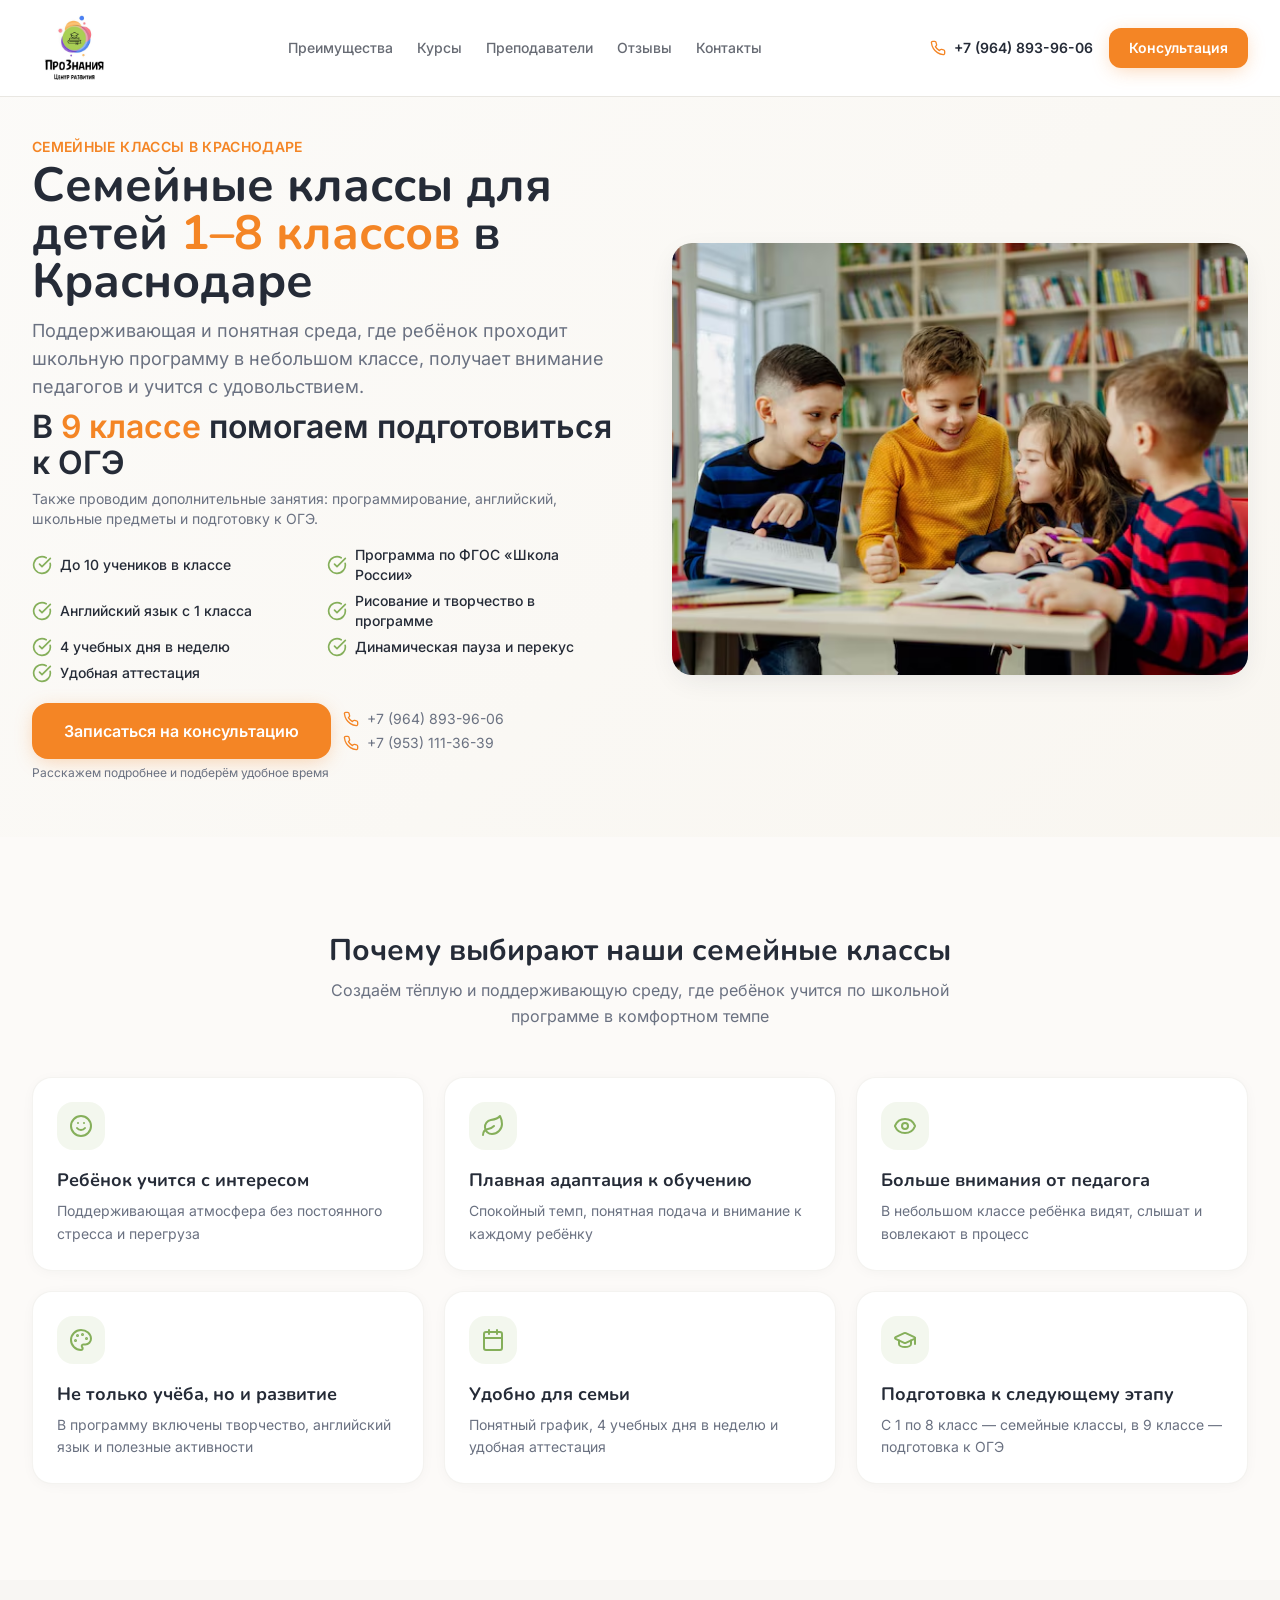
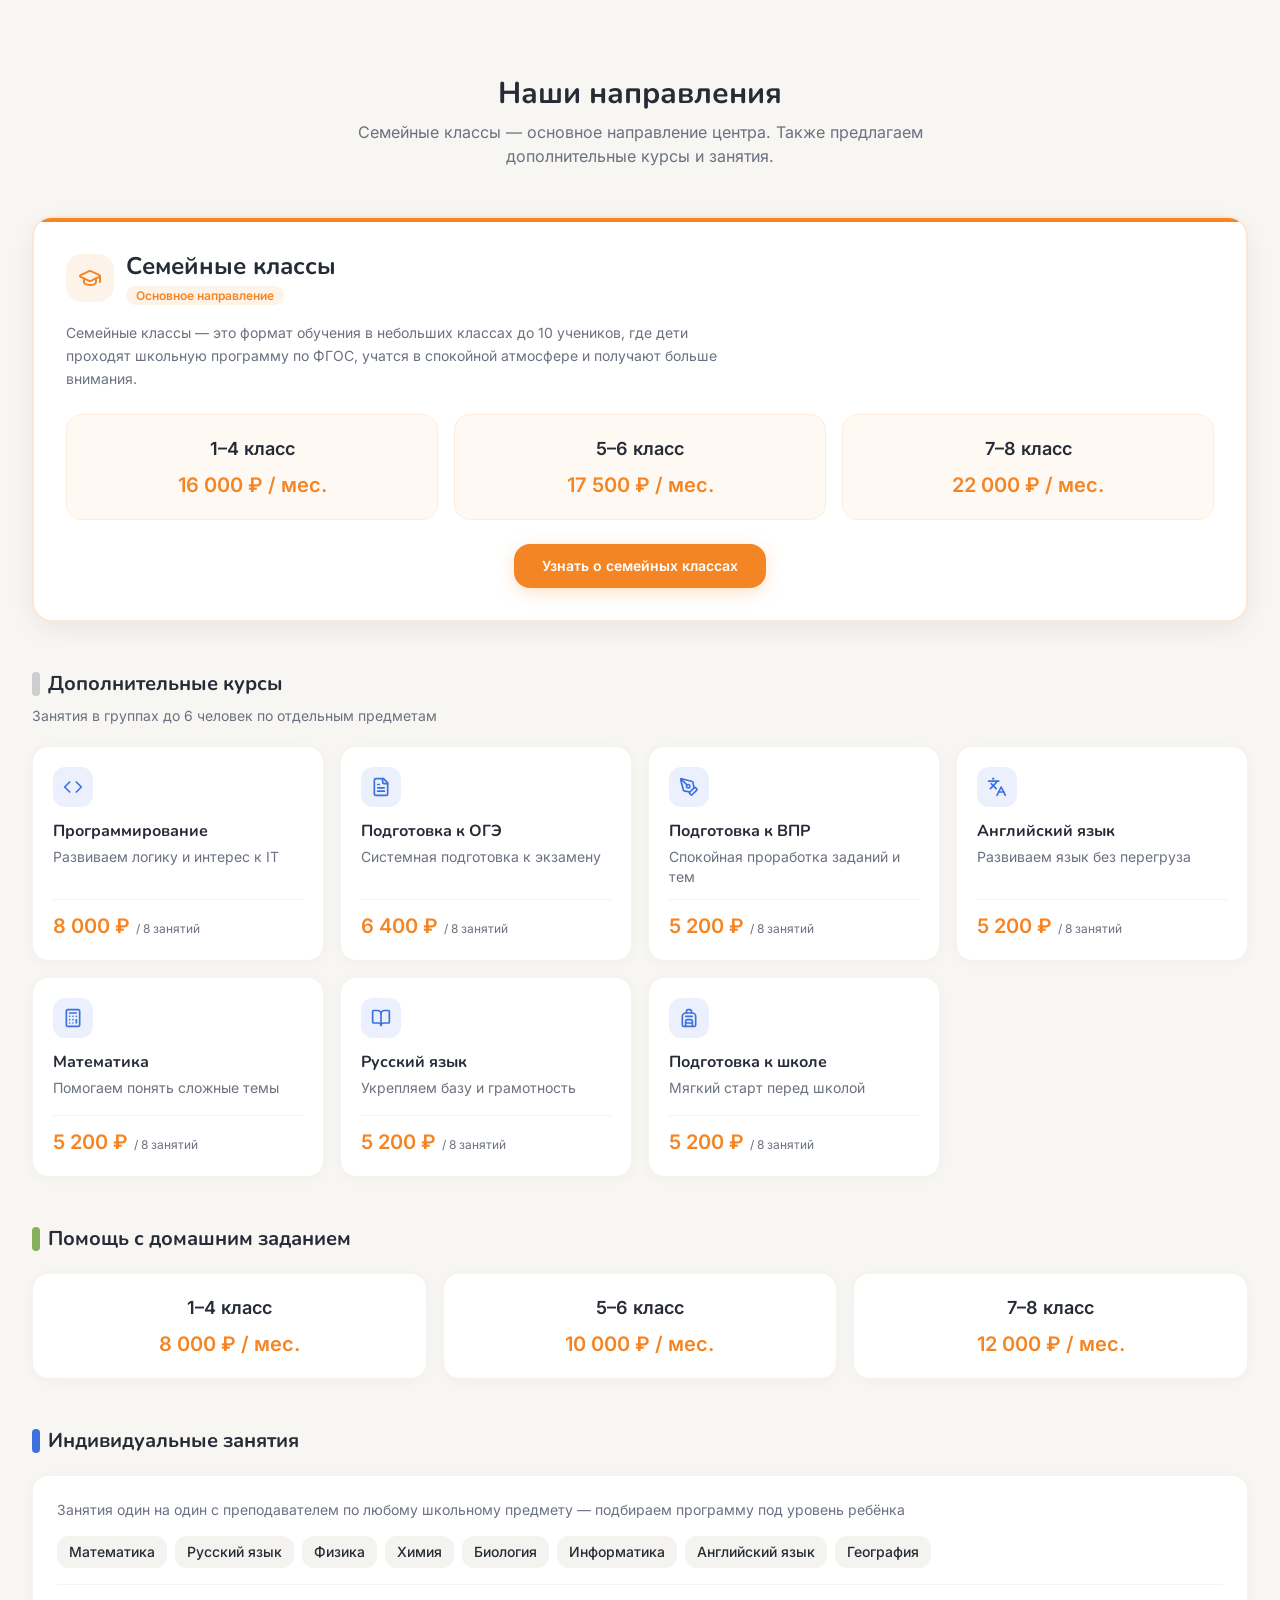
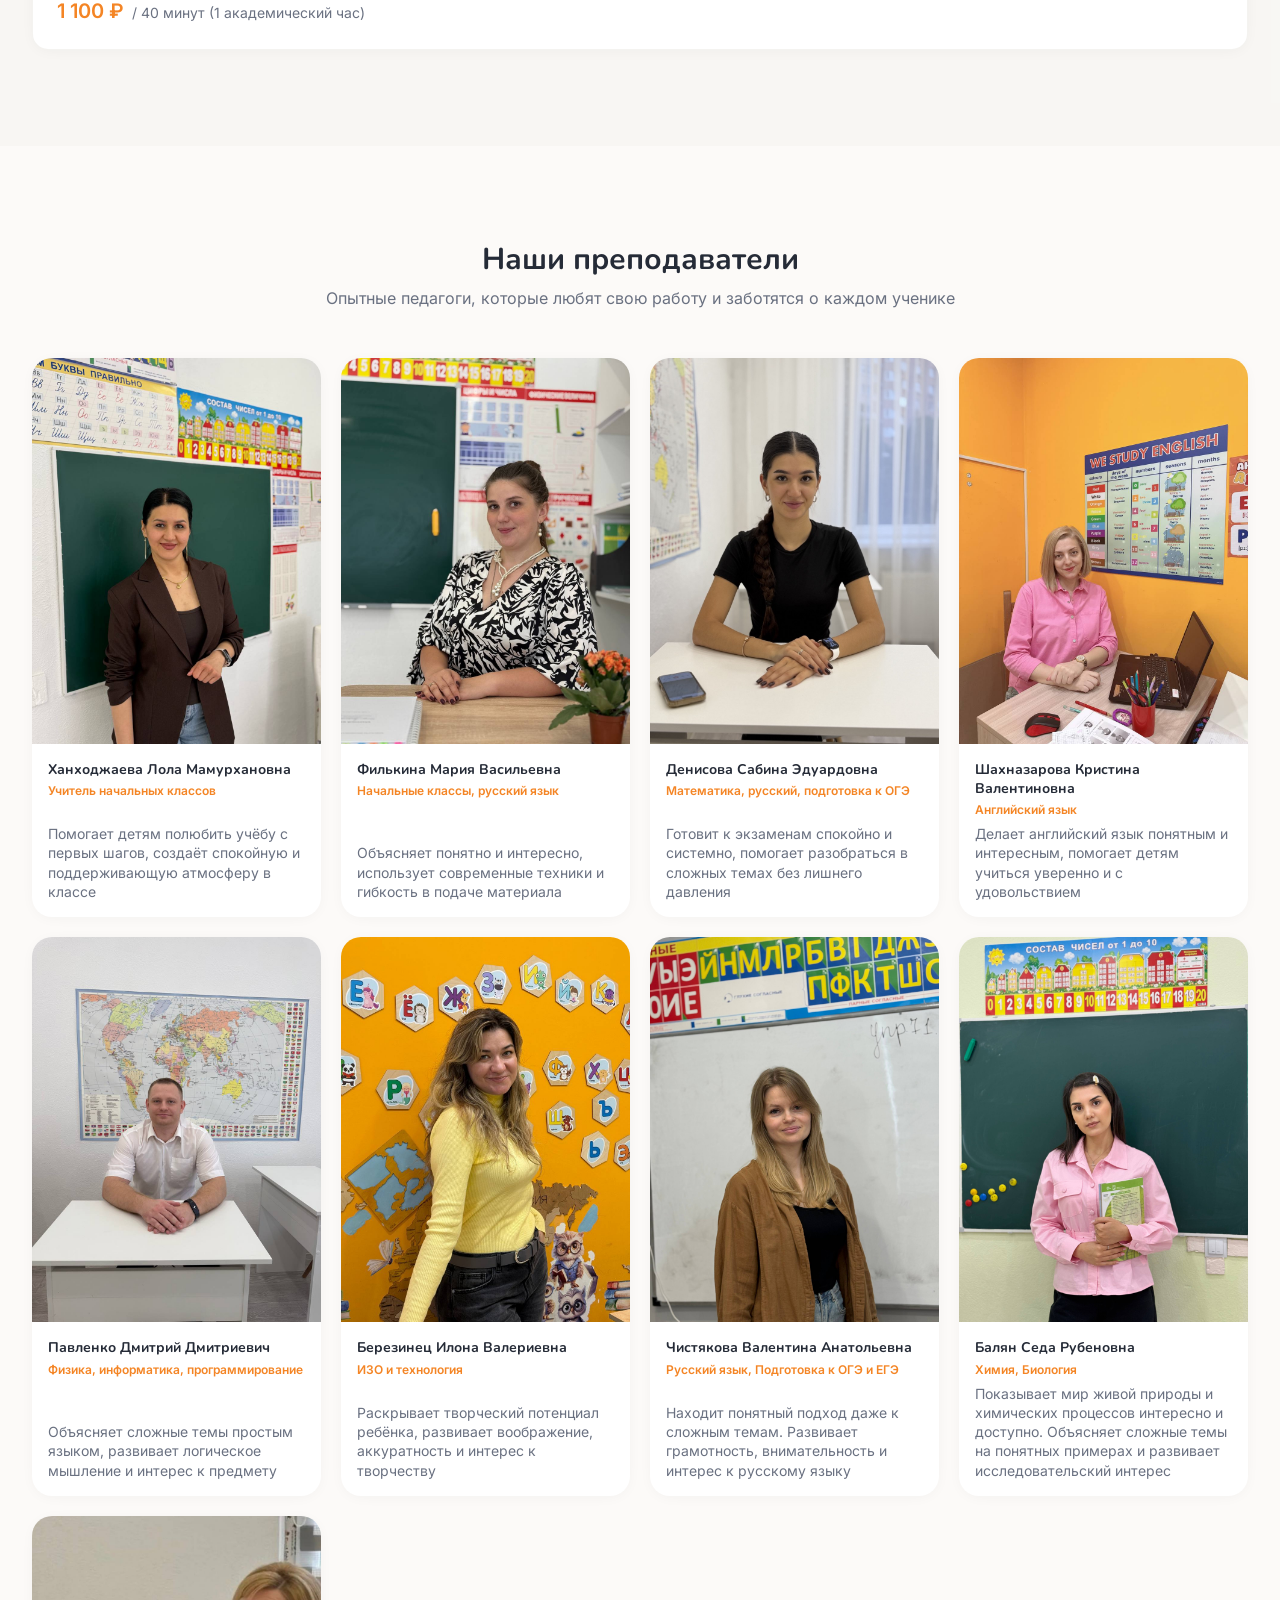
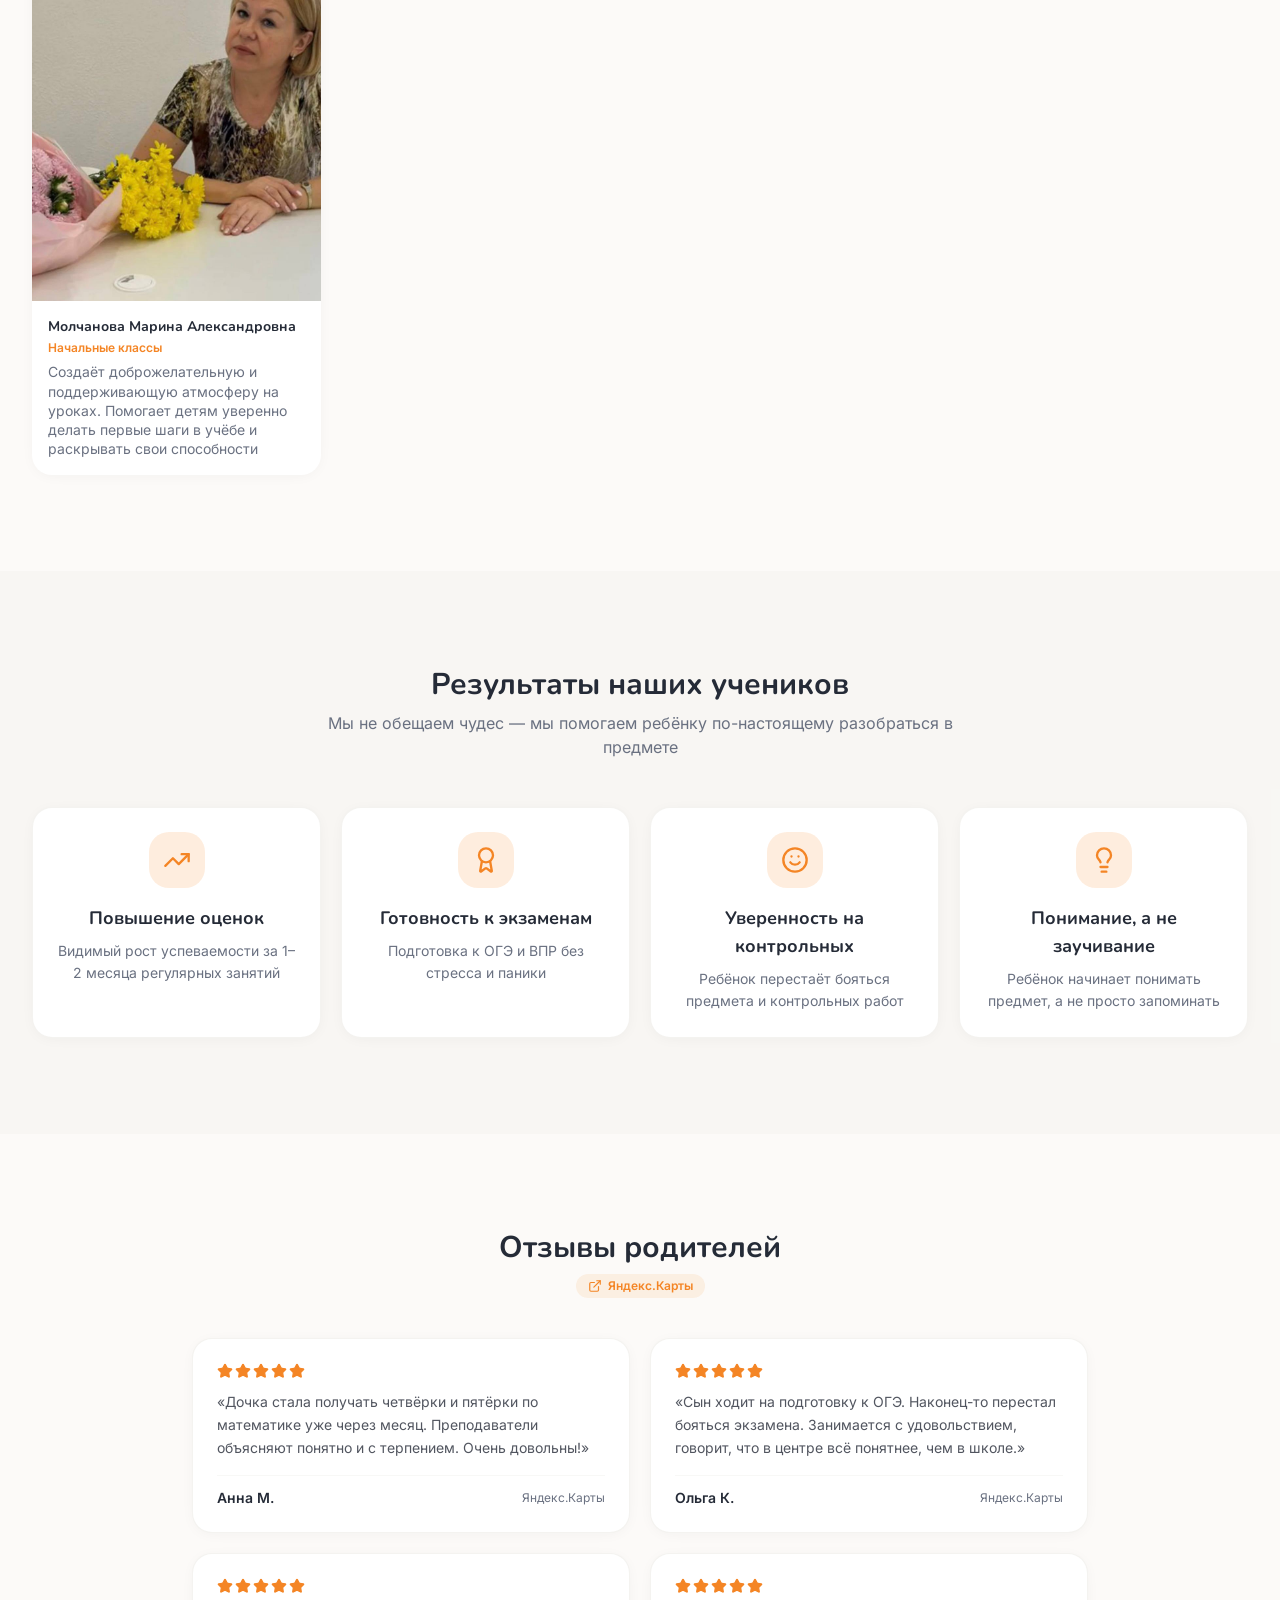
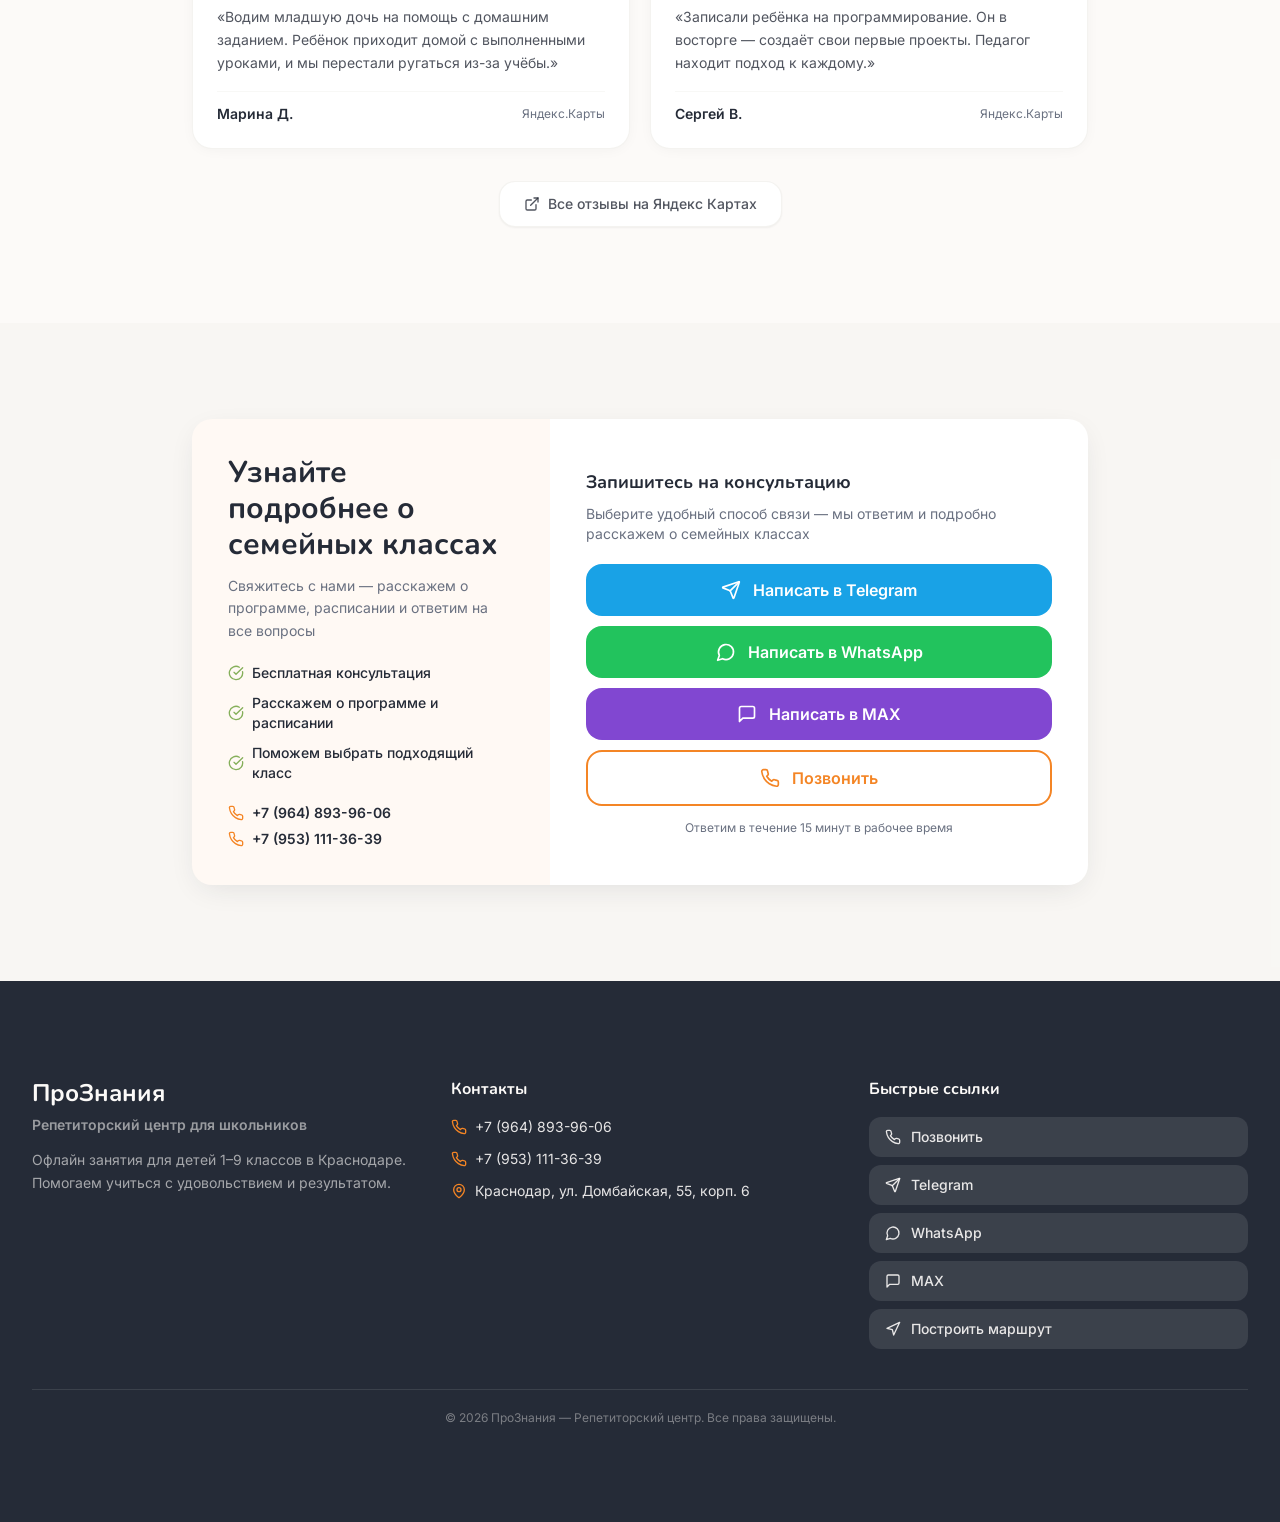
==== index.html @ fa50d3c3 "initial commit" ====
<!doctype html>
<html lang="ru">
	<head>
		<meta charset="UTF-8" />
		<meta
			name="viewport"
			content="width=device-width, initial-scale=1.0"
		/>
		<link
			rel="icon"
			type="image/png"
			href="favicon.png"
		/>
		<title>ПроЗнания — Семейные классы в Краснодаре</title>
		<meta
			name="description"
			content="Семейные классы ПроЗнания в Краснодаре. Обучение по ФГОС в классах до 10 учеников для детей 1–8 классов. Английский, творчество, индивидуальный подход."
		/>
		<link
			rel="stylesheet"
			href="styles.css"
		/>
	</head>
	<body>
		<div class="min-h-screen">
			<header
				class="sticky top-0 z-50 bg-card/95 backdrop-blur-md border-b border-border"
			>
				<input
					type="checkbox"
					id="mobile-menu-toggle"
					class="mobile-menu-toggle"
				/>
				<div
					class="container-main flex items-center justify-between px-4 sm:px-6 lg:px-8 h-20 md:h-24"
				>
					<a
						href="#"
						class="flex items-center gap-3 shrink-0 py-2"
					>
						<img
							src="логотип.jpg"
							alt="ПроЗнания"
							class="h-[4.5rem] md:h-[5.5rem] w-auto"
						/>
					</a>
					<nav class="hidden lg:flex items-center gap-6">
						<a
							href="#advantages"
							class="text-sm font-medium text-foreground/70 hover:text-primary transition-colors"
						>
							Преимущества
						</a>
						<a
							href="#courses"
							class="text-sm font-medium text-foreground/70 hover:text-primary transition-colors"
						>
							Курсы
						</a>
						<a
							href="#teachers"
							class="text-sm font-medium text-foreground/70 hover:text-primary transition-colors"
						>
							Преподаватели
						</a>
						<a
							href="#reviews"
							class="text-sm font-medium text-foreground/70 hover:text-primary transition-colors"
						>
							Отзывы
						</a>
						<a
							href="#contacts"
							class="text-sm font-medium text-foreground/70 hover:text-primary transition-colors"
						>
							Контакты
						</a>
					</nav>
					<div class="hidden md:flex items-center gap-4">
						<a
							href="tel:+79648939606"
							class="flex items-center gap-2 text-sm font-semibold text-foreground"
						>
							<svg
								xmlns="http://www.w3.org/2000/svg"
								width="24"
								height="24"
								viewBox="0 0 24 24"
								fill="none"
								stroke="currentColor"
								stroke-width="2"
								stroke-linecap="round"
								stroke-linejoin="round"
								class="lucide lucide-phone w-4 h-4 text-primary"
							>
								<path
									d="M22 16.92v3a2 2 0 0 1-2.18 2 19.79 19.79 0 0 1-8.63-3.07 19.5 19.5 0 0 1-6-6 19.79 19.79 0 0 1-3.07-8.67A2 2 0 0 1 4.11 2h3a2 2 0 0 1 2 1.72 12.84 12.84 0 0 0 .7 2.81 2 2 0 0 1-.45 2.11L8.09 9.91a16 16 0 0 0 6 6l1.27-1.27a2 2 0 0 1 2.11-.45 12.84 12.84 0 0 0 2.81.7A2 2 0 0 1 22 16.92z"
								></path>
							</svg>
							+7 (964) 893-96-06
						</a>
						<a
							href="https://t.me/+79648939606"
							target="_blank"
							rel="noopener noreferrer"
							class="bg-primary text-primary-foreground px-5 py-2.5 rounded-lg text-sm font-semibold shadow-cta hover:brightness-105 transition-all"
						>
							Консультация
						</a>
					</div>
					<label
						for="mobile-menu-toggle"
						aria-label="Меню"
						class="lg:hidden p-2 text-foreground mobile-menu-label"
					>
						<svg
							xmlns="http://www.w3.org/2000/svg"
							width="24"
							height="24"
							viewBox="0 0 24 24"
							fill="none"
							stroke="currentColor"
							stroke-width="2"
							stroke-linecap="round"
							class="menu-open-icon"
						>
							<path d="M4 6h16M4 12h16M4 18h16"></path></svg
						><svg
							xmlns="http://www.w3.org/2000/svg"
							width="24"
							height="24"
							viewBox="0 0 24 24"
							fill="none"
							stroke="currentColor"
							stroke-width="2"
							stroke-linecap="round"
							class="menu-close-icon"
						>
							<path d="m6 6 12 12M6 18 18 6"></path>
						</svg>
					</label>
				</div>
				<div
					class="lg:hidden bg-card border-t border-border px-4 pb-4 mobile-navigation"
				>
					<nav class="flex flex-col gap-3 py-3">
						<a
							href="#advantages"
							class="text-sm font-medium text-foreground/70 hover:text-primary py-1"
						>
							Преимущества
						</a>
						<a
							href="#courses"
							class="text-sm font-medium text-foreground/70 hover:text-primary py-1"
						>
							Курсы
						</a>
						<a
							href="#teachers"
							class="text-sm font-medium text-foreground/70 hover:text-primary py-1"
						>
							Преподаватели
						</a>
						<a
							href="#reviews"
							class="text-sm font-medium text-foreground/70 hover:text-primary py-1"
						>
							Отзывы
						</a>
						<a
							href="#contacts"
							class="text-sm font-medium text-foreground/70 hover:text-primary py-1"
						>
							Контакты
						</a>
					</nav>
					<a
						href="tel:+79648939606"
						class="flex items-center gap-2 text-sm font-semibold text-foreground mb-3"
					>
						<svg
							xmlns="http://www.w3.org/2000/svg"
							width="24"
							height="24"
							viewBox="0 0 24 24"
							fill="none"
							stroke="currentColor"
							stroke-width="2"
							stroke-linecap="round"
							stroke-linejoin="round"
							class="lucide lucide-phone w-4 h-4 text-primary"
						>
							<path
								d="M22 16.92v3a2 2 0 0 1-2.18 2 19.79 19.79 0 0 1-8.63-3.07 19.5 19.5 0 0 1-6-6 19.79 19.79 0 0 1-3.07-8.67A2 2 0 0 1 4.11 2h3a2 2 0 0 1 2 1.72 12.84 12.84 0 0 0 .7 2.81 2 2 0 0 1-.45 2.11L8.09 9.91a16 16 0 0 0 6 6l1.27-1.27a2 2 0 0 1 2.11-.45 12.84 12.84 0 0 0 2.81.7A2 2 0 0 1 22 16.92z"
							></path>
						</svg>
						+7 (964) 893-96-06
					</a>
					<a
						href="https://t.me/+79648939606"
						target="_blank"
						rel="noopener noreferrer"
						class="block text-center bg-primary text-primary-foreground px-5 py-2.5 rounded-lg text-sm font-semibold shadow-cta"
					>
						Консультация
					</a>
				</div>
			</header>
			<section
				class="px-4 sm:px-6 lg:px-8 pt-6 md:pt-10 pb-10 md:pb-14 overflow-hidden"
				style="background: var(--hero-gradient)"
			>
				<div
					class="container-main flex flex-col lg:flex-row items-center gap-6 lg:gap-14"
				>
					<div class="flex-1 max-w-xl lg:max-w-none">
						<p
							class="text-sm font-semibold text-primary tracking-wide uppercase mb-1"
						>
							Семейные классы в Краснодаре
						</p>
						<h1
							class="text-3xl sm:text-4xl md:text-[2.75rem] lg:text-5xl leading-[1.15] mb-3"
						>
							Семейные классы для детей
							<span class="text-primary">1–8 классов</span>
							в Краснодаре
						</h1>
						<p
							class="text-base md:text-lg text-muted-foreground leading-relaxed mb-2"
						>
							Поддерживающая и понятная среда, где ребёнок проходит школьную
							программу в небольшом классе, получает внимание педагогов и учится
							с удовольствием.
						</p>
						<p class="text-2xl sm:text-3xl md:text-[2rem] font-bold mb-2">
							В
							<span class="text-primary">9 классе</span>
							помогаем подготовиться к ОГЭ
						</p>
						<p class="text-sm text-muted-foreground mb-4">
							Также проводим дополнительные занятия: программирование,
							английский, школьные предметы и подготовку к ОГЭ.
						</p>
						<ul class="grid grid-cols-1 sm:grid-cols-2 gap-1.5 mb-5">
							<li class="flex items-center gap-2 text-sm font-medium">
								<svg
									xmlns="http://www.w3.org/2000/svg"
									width="24"
									height="24"
									viewBox="0 0 24 24"
									fill="none"
									stroke="currentColor"
									stroke-width="2"
									stroke-linecap="round"
									stroke-linejoin="round"
									class="lucide lucide-circle-check-big w-5 h-5 text-secondary shrink-0"
								>
									<path d="M21.801 10A10 10 0 1 1 17 3.335"></path>
									<path d="m9 11 3 3L22 4"></path>
								</svg>
								До 10 учеников в классе
							</li>
							<li class="flex items-center gap-2 text-sm font-medium">
								<svg
									xmlns="http://www.w3.org/2000/svg"
									width="24"
									height="24"
									viewBox="0 0 24 24"
									fill="none"
									stroke="currentColor"
									stroke-width="2"
									stroke-linecap="round"
									stroke-linejoin="round"
									class="lucide lucide-circle-check-big w-5 h-5 text-secondary shrink-0"
								>
									<path d="M21.801 10A10 10 0 1 1 17 3.335"></path>
									<path d="m9 11 3 3L22 4"></path>
								</svg>
								Программа по ФГОС «Школа России»
							</li>
							<li class="flex items-center gap-2 text-sm font-medium">
								<svg
									xmlns="http://www.w3.org/2000/svg"
									width="24"
									height="24"
									viewBox="0 0 24 24"
									fill="none"
									stroke="currentColor"
									stroke-width="2"
									stroke-linecap="round"
									stroke-linejoin="round"
									class="lucide lucide-circle-check-big w-5 h-5 text-secondary shrink-0"
								>
									<path d="M21.801 10A10 10 0 1 1 17 3.335"></path>
									<path d="m9 11 3 3L22 4"></path>
								</svg>
								Английский язык с 1 класса
							</li>
							<li class="flex items-center gap-2 text-sm font-medium">
								<svg
									xmlns="http://www.w3.org/2000/svg"
									width="24"
									height="24"
									viewBox="0 0 24 24"
									fill="none"
									stroke="currentColor"
									stroke-width="2"
									stroke-linecap="round"
									stroke-linejoin="round"
									class="lucide lucide-circle-check-big w-5 h-5 text-secondary shrink-0"
								>
									<path d="M21.801 10A10 10 0 1 1 17 3.335"></path>
									<path d="m9 11 3 3L22 4"></path>
								</svg>
								Рисование и творчество в программе
							</li>
							<li class="flex items-center gap-2 text-sm font-medium">
								<svg
									xmlns="http://www.w3.org/2000/svg"
									width="24"
									height="24"
									viewBox="0 0 24 24"
									fill="none"
									stroke="currentColor"
									stroke-width="2"
									stroke-linecap="round"
									stroke-linejoin="round"
									class="lucide lucide-circle-check-big w-5 h-5 text-secondary shrink-0"
								>
									<path d="M21.801 10A10 10 0 1 1 17 3.335"></path>
									<path d="m9 11 3 3L22 4"></path>
								</svg>
								4 учебных дня в неделю
							</li>
							<li class="flex items-center gap-2 text-sm font-medium">
								<svg
									xmlns="http://www.w3.org/2000/svg"
									width="24"
									height="24"
									viewBox="0 0 24 24"
									fill="none"
									stroke="currentColor"
									stroke-width="2"
									stroke-linecap="round"
									stroke-linejoin="round"
									class="lucide lucide-circle-check-big w-5 h-5 text-secondary shrink-0"
								>
									<path d="M21.801 10A10 10 0 1 1 17 3.335"></path>
									<path d="m9 11 3 3L22 4"></path>
								</svg>
								Динамическая пауза и перекус
							</li>
							<li class="flex items-center gap-2 text-sm font-medium">
								<svg
									xmlns="http://www.w3.org/2000/svg"
									width="24"
									height="24"
									viewBox="0 0 24 24"
									fill="none"
									stroke="currentColor"
									stroke-width="2"
									stroke-linecap="round"
									stroke-linejoin="round"
									class="lucide lucide-circle-check-big w-5 h-5 text-secondary shrink-0"
								>
									<path d="M21.801 10A10 10 0 1 1 17 3.335"></path>
									<path d="m9 11 3 3L22 4"></path>
								</svg>
								Удобная аттестация
							</li>
						</ul>
						<div
							class="flex flex-col sm:flex-row items-start sm:items-center gap-3"
						>
							<a
								href="https://t.me/+79648939606"
								target="_blank"
								rel="noopener noreferrer"
								class="bg-primary text-primary-foreground px-8 py-4 rounded-xl text-base font-bold shadow-cta hover:brightness-105 transition-all"
							>
								Записаться на консультацию
							</a>
							<div class="flex flex-col gap-1">
								<a
									href="tel:+79648939606"
									class="flex items-center gap-2 text-sm text-muted-foreground"
								>
									<svg
										xmlns="http://www.w3.org/2000/svg"
										width="24"
										height="24"
										viewBox="0 0 24 24"
										fill="none"
										stroke="currentColor"
										stroke-width="2"
										stroke-linecap="round"
										stroke-linejoin="round"
										class="lucide lucide-phone w-4 h-4 text-primary"
									>
										<path
											d="M22 16.92v3a2 2 0 0 1-2.18 2 19.79 19.79 0 0 1-8.63-3.07 19.5 19.5 0 0 1-6-6 19.79 19.79 0 0 1-3.07-8.67A2 2 0 0 1 4.11 2h3a2 2 0 0 1 2 1.72 12.84 12.84 0 0 0 .7 2.81 2 2 0 0 1-.45 2.11L8.09 9.91a16 16 0 0 0 6 6l1.27-1.27a2 2 0 0 1 2.11-.45 12.84 12.84 0 0 0 2.81.7A2 2 0 0 1 22 16.92z"
										></path>
									</svg>
									+7 (964) 893-96-06
								</a>
								<a
									href="tel:+79531113639"
									class="flex items-center gap-2 text-sm text-muted-foreground"
								>
									<svg
										xmlns="http://www.w3.org/2000/svg"
										width="24"
										height="24"
										viewBox="0 0 24 24"
										fill="none"
										stroke="currentColor"
										stroke-width="2"
										stroke-linecap="round"
										stroke-linejoin="round"
										class="lucide lucide-phone w-4 h-4 text-primary"
									>
										<path
											d="M22 16.92v3a2 2 0 0 1-2.18 2 19.79 19.79 0 0 1-8.63-3.07 19.5 19.5 0 0 1-6-6 19.79 19.79 0 0 1-3.07-8.67A2 2 0 0 1 4.11 2h3a2 2 0 0 1 2 1.72 12.84 12.84 0 0 0 .7 2.81 2 2 0 0 1-.45 2.11L8.09 9.91a16 16 0 0 0 6 6l1.27-1.27a2 2 0 0 1 2.11-.45 12.84 12.84 0 0 0 2.81.7A2 2 0 0 1 22 16.92z"
										></path>
									</svg>
									+7 (953) 111-36-39
								</a>
							</div>
						</div>
						<p class="text-xs text-muted-foreground mt-1.5">
							Расскажем подробнее и подберём удобное время
						</p>
					</div>
					<div class="flex-1 max-w-lg lg:max-w-xl">
						<img
							src="assets/hero-image-D_gI0pqp.jpg"
							alt="Дети на занятии в семейном классе ПроЗнания"
							class="rounded-2xl shadow-card-hover w-full object-cover aspect-[4/3] brightness-[1.02] saturate-[0.92] contrast-[1.03]"
							width="1024"
							height="768"
						/>
					</div>
				</div>
			</section>

			<section
				id="advantages"
				class="section-padding"
			>
				<div class="container-main">
					<h2 class="text-2xl md:text-3xl text-center mb-2">
						Почему выбирают наши семейные классы
					</h2>
					<p
						class="text-center text-muted-foreground mb-12 max-w-2xl mx-auto text-base leading-relaxed"
					>
						Создаём тёплую и поддерживающую среду, где ребёнок учится по
						школьной программе в комфортном темпе
					</p>
					<div class="grid sm:grid-cols-2 lg:grid-cols-3 gap-5">
						<div
							class="bg-card rounded-2xl p-6 shadow-card hover:shadow-card-hover transition-shadow border border-border/50"
						>
							<div
								class="w-12 h-12 rounded-xl bg-secondary/10 flex items-center justify-center mb-4"
							>
								<svg
									xmlns="http://www.w3.org/2000/svg"
									width="24"
									height="24"
									viewBox="0 0 24 24"
									fill="none"
									stroke="currentColor"
									stroke-width="2"
									stroke-linecap="round"
									stroke-linejoin="round"
									class="lucide lucide-smile w-6 h-6 text-secondary"
								>
									<circle
										cx="12"
										cy="12"
										r="10"
									></circle>
									<path d="M8 14s1.5 2 4 2 4-2 4-2"></path>
									<line
										x1="9"
										x2="9.01"
										y1="9"
										y2="9"
									></line>
									<line
										x1="15"
										x2="15.01"
										y1="9"
										y2="9"
									></line>
								</svg>
							</div>
							<h3 class="text-lg font-bold mb-1.5">
								Ребёнок учится с интересом
							</h3>
							<p class="text-sm text-muted-foreground leading-relaxed">
								Поддерживающая атмосфера без постоянного стресса и перегруза
							</p>
						</div>
						<div
							class="bg-card rounded-2xl p-6 shadow-card hover:shadow-card-hover transition-shadow border border-border/50"
						>
							<div
								class="w-12 h-12 rounded-xl bg-secondary/10 flex items-center justify-center mb-4"
							>
								<svg
									xmlns="http://www.w3.org/2000/svg"
									width="24"
									height="24"
									viewBox="0 0 24 24"
									fill="none"
									stroke="currentColor"
									stroke-width="2"
									stroke-linecap="round"
									stroke-linejoin="round"
									class="lucide lucide-leaf w-6 h-6 text-secondary"
								>
									<path
										d="M11 20A7 7 0 0 1 9.8 6.1C15.5 5 17 4.48 19 2c1 2 2 4.18 2 8 0 5.5-4.78 10-10 10Z"
									></path>
									<path
										d="M2 21c0-3 1.85-5.36 5.08-6C9.5 14.52 12 13 13 12"
									></path>
								</svg>
							</div>
							<h3 class="text-lg font-bold mb-1.5">
								Плавная адаптация к обучению
							</h3>
							<p class="text-sm text-muted-foreground leading-relaxed">
								Спокойный темп, понятная подача и внимание к каждому ребёнку
							</p>
						</div>
						<div
							class="bg-card rounded-2xl p-6 shadow-card hover:shadow-card-hover transition-shadow border border-border/50"
						>
							<div
								class="w-12 h-12 rounded-xl bg-secondary/10 flex items-center justify-center mb-4"
							>
								<svg
									xmlns="http://www.w3.org/2000/svg"
									width="24"
									height="24"
									viewBox="0 0 24 24"
									fill="none"
									stroke="currentColor"
									stroke-width="2"
									stroke-linecap="round"
									stroke-linejoin="round"
									class="lucide lucide-eye w-6 h-6 text-secondary"
								>
									<path
										d="M2.062 12.348a1 1 0 0 1 0-.696 10.75 10.75 0 0 1 19.876 0 1 1 0 0 1 0 .696 10.75 10.75 0 0 1-19.876 0"
									></path>
									<circle
										cx="12"
										cy="12"
										r="3"
									></circle>
								</svg>
							</div>
							<h3 class="text-lg font-bold mb-1.5">
								Больше внимания от педагога
							</h3>
							<p class="text-sm text-muted-foreground leading-relaxed">
								В небольшом классе ребёнка видят, слышат и вовлекают в процесс
							</p>
						</div>
						<div
							class="bg-card rounded-2xl p-6 shadow-card hover:shadow-card-hover transition-shadow border border-border/50"
						>
							<div
								class="w-12 h-12 rounded-xl bg-secondary/10 flex items-center justify-center mb-4"
							>
								<svg
									xmlns="http://www.w3.org/2000/svg"
									width="24"
									height="24"
									viewBox="0 0 24 24"
									fill="none"
									stroke="currentColor"
									stroke-width="2"
									stroke-linecap="round"
									stroke-linejoin="round"
									class="lucide lucide-palette w-6 h-6 text-secondary"
								>
									<circle
										cx="13.5"
										cy="6.5"
										r=".5"
										fill="currentColor"
									></circle>
									<circle
										cx="17.5"
										cy="10.5"
										r=".5"
										fill="currentColor"
									></circle>
									<circle
										cx="8.5"
										cy="7.5"
										r=".5"
										fill="currentColor"
									></circle>
									<circle
										cx="6.5"
										cy="12.5"
										r=".5"
										fill="currentColor"
									></circle>
									<path
										d="M12 2C6.5 2 2 6.5 2 12s4.5 10 10 10c.926 0 1.648-.746 1.648-1.688 0-.437-.18-.835-.437-1.125-.29-.289-.438-.652-.438-1.125a1.64 1.64 0 0 1 1.668-1.668h1.996c3.051 0 5.555-2.503 5.555-5.554C21.965 6.012 17.461 2 12 2z"
									></path>
								</svg>
							</div>
							<h3 class="text-lg font-bold mb-1.5">
								Не только учёба, но и развитие
							</h3>
							<p class="text-sm text-muted-foreground leading-relaxed">
								В программу включены творчество, английский язык и полезные
								активности
							</p>
						</div>
						<div
							class="bg-card rounded-2xl p-6 shadow-card hover:shadow-card-hover transition-shadow border border-border/50"
						>
							<div
								class="w-12 h-12 rounded-xl bg-secondary/10 flex items-center justify-center mb-4"
							>
								<svg
									xmlns="http://www.w3.org/2000/svg"
									width="24"
									height="24"
									viewBox="0 0 24 24"
									fill="none"
									stroke="currentColor"
									stroke-width="2"
									stroke-linecap="round"
									stroke-linejoin="round"
									class="lucide lucide-calendar w-6 h-6 text-secondary"
								>
									<path d="M8 2v4"></path>
									<path d="M16 2v4"></path>
									<rect
										width="18"
										height="18"
										x="3"
										y="4"
										rx="2"
									></rect>
									<path d="M3 10h18"></path>
								</svg>
							</div>
							<h3 class="text-lg font-bold mb-1.5">Удобно для семьи</h3>
							<p class="text-sm text-muted-foreground leading-relaxed">
								Понятный график, 4 учебных дня в неделю и удобная аттестация
							</p>
						</div>
						<div
							class="bg-card rounded-2xl p-6 shadow-card hover:shadow-card-hover transition-shadow border border-border/50"
						>
							<div
								class="w-12 h-12 rounded-xl bg-secondary/10 flex items-center justify-center mb-4"
							>
								<svg
									xmlns="http://www.w3.org/2000/svg"
									width="24"
									height="24"
									viewBox="0 0 24 24"
									fill="none"
									stroke="currentColor"
									stroke-width="2"
									stroke-linecap="round"
									stroke-linejoin="round"
									class="lucide lucide-graduation-cap w-6 h-6 text-secondary"
								>
									<path
										d="M21.42 10.922a1 1 0 0 0-.019-1.838L12.83 5.18a2 2 0 0 0-1.66 0L2.6 9.08a1 1 0 0 0 0 1.832l8.57 3.908a2 2 0 0 0 1.66 0z"
									></path>
									<path d="M22 10v6"></path>
									<path d="M6 12.5V16a6 3 0 0 0 12 0v-3.5"></path>
								</svg>
							</div>
							<h3 class="text-lg font-bold mb-1.5">
								Подготовка к следующему этапу
							</h3>
							<p class="text-sm text-muted-foreground leading-relaxed">
								С 1 по 8 класс — семейные классы, в 9 классе — подготовка к ОГЭ
							</p>
						</div>
					</div>
				</div>
			</section>

			<section
				id="courses"
				class="section-padding bg-muted/50"
			>
				<div class="container-main">
					<h2 class="text-2xl md:text-3xl text-center mb-2">
						Наши направления
					</h2>
					<p class="text-center text-muted-foreground mb-12 max-w-2xl mx-auto">
						Семейные классы — основное направление центра. Также предлагаем
						дополнительные курсы и занятия.
					</p>
					<div
						class="bg-card rounded-2xl p-6 md:p-8 shadow-card-hover border-2 border-primary/20 mb-12 relative overflow-hidden"
					>
						<div class="absolute top-0 left-0 right-0 h-1 bg-primary"></div>
						<div class="flex items-center gap-3 mb-4">
							<div
								class="w-12 h-12 rounded-xl bg-primary/10 flex items-center justify-center"
							>
								<svg
									xmlns="http://www.w3.org/2000/svg"
									width="24"
									height="24"
									viewBox="0 0 24 24"
									fill="none"
									stroke="currentColor"
									stroke-width="2"
									stroke-linecap="round"
									stroke-linejoin="round"
									class="lucide lucide-graduation-cap w-6 h-6 text-primary"
								>
									<path
										d="M21.42 10.922a1 1 0 0 0-.019-1.838L12.83 5.18a2 2 0 0 0-1.66 0L2.6 9.08a1 1 0 0 0 0 1.832l8.57 3.908a2 2 0 0 0 1.66 0z"
									></path>
									<path d="M22 10v6"></path>
									<path d="M6 12.5V16a6 3 0 0 0 12 0v-3.5"></path>
								</svg>
							</div>
							<div>
								<h3 class="text-xl md:text-2xl font-bold">Семейные классы</h3>
								<span
									class="text-xs font-semibold text-primary bg-primary/10 px-2.5 py-0.5 rounded-full"
								>
									Основное направление
								</span>
							</div>
						</div>
						<p
							class="text-sm text-muted-foreground leading-relaxed mb-6 max-w-2xl"
						>
							Семейные классы — это формат обучения в небольших классах до 10
							учеников, где дети проходят школьную программу по ФГОС, учатся в
							спокойной атмосфере и получают больше внимания.
						</p>
						<div class="grid sm:grid-cols-3 gap-4 mb-6">
							<div
								class="bg-primary/5 rounded-xl p-5 text-center border border-primary/10"
							>
								<p class="font-bold text-lg mb-2">1–4 класс</p>
								<p class="text-xl font-extrabold text-primary">
									16 000 ₽ / мес.
								</p>
							</div>
							<div
								class="bg-primary/5 rounded-xl p-5 text-center border border-primary/10"
							>
								<p class="font-bold text-lg mb-2">5–6 класс</p>
								<p class="text-xl font-extrabold text-primary">
									17 500 ₽ / мес.
								</p>
							</div>
							<div
								class="bg-primary/5 rounded-xl p-5 text-center border border-primary/10"
							>
								<p class="font-bold text-lg mb-2">7–8 класс</p>
								<p class="text-xl font-extrabold text-primary">
									22 000 ₽ / мес.
								</p>
							</div>
						</div>
						<div class="flex justify-center">
							<a
								href="https://t.me/+79648939606"
								target="_blank"
								rel="noopener noreferrer"
								class="bg-primary text-primary-foreground px-7 py-3 rounded-xl text-sm font-bold shadow-cta hover:brightness-105 transition-all"
							>
								Узнать о семейных классах
							</a>
						</div>
					</div>
					<h3 class="text-xl font-bold mb-2 flex items-center gap-2">
						<span
							class="w-2 h-6 rounded-full bg-muted-foreground/30 inline-block"
						></span>
						Дополнительные курсы
					</h3>
					<p class="text-sm text-muted-foreground mb-5">
						Занятия в группах до 6 человек по отдельным предметам
					</p>
					<div
						class="grid sm:grid-cols-2 lg:grid-cols-3 xl:grid-cols-4 gap-4 mb-12"
					>
						<div
							class="bg-card rounded-xl p-5 shadow-card hover:shadow-card-hover transition-shadow flex flex-col border border-border/50 min-h-[200px]"
						>
							<div
								class="w-10 h-10 rounded-lg bg-accent/10 flex items-center justify-center mb-3"
							>
								<svg
									xmlns="http://www.w3.org/2000/svg"
									width="24"
									height="24"
									viewBox="0 0 24 24"
									fill="none"
									stroke="currentColor"
									stroke-width="2"
									stroke-linecap="round"
									stroke-linejoin="round"
									class="lucide lucide-code w-5 h-5 text-accent"
								>
									<polyline points="16 18 22 12 16 6"></polyline>
									<polyline points="8 6 2 12 8 18"></polyline>
								</svg>
							</div>
							<h4 class="font-bold text-base mb-1">Программирование</h4>
							<p class="text-sm text-muted-foreground mb-3">
								Развиваем логику и интерес к IT
							</p>
							<div
								class="mt-auto pt-3 border-t border-border/50 flex items-baseline gap-1.5"
							>
								<span class="text-xl font-extrabold text-primary">8 000 ₽</span>
								<span class="text-xs text-muted-foreground">/ 8 занятий</span>
							</div>
						</div>
						<div
							class="bg-card rounded-xl p-5 shadow-card hover:shadow-card-hover transition-shadow flex flex-col border border-border/50 min-h-[200px]"
						>
							<div
								class="w-10 h-10 rounded-lg bg-accent/10 flex items-center justify-center mb-3"
							>
								<svg
									xmlns="http://www.w3.org/2000/svg"
									width="24"
									height="24"
									viewBox="0 0 24 24"
									fill="none"
									stroke="currentColor"
									stroke-width="2"
									stroke-linecap="round"
									stroke-linejoin="round"
									class="lucide lucide-file-text w-5 h-5 text-accent"
								>
									<path
										d="M15 2H6a2 2 0 0 0-2 2v16a2 2 0 0 0 2 2h12a2 2 0 0 0 2-2V7Z"
									></path>
									<path d="M14 2v4a2 2 0 0 0 2 2h4"></path>
									<path d="M10 9H8"></path>
									<path d="M16 13H8"></path>
									<path d="M16 17H8"></path>
								</svg>
							</div>
							<h4 class="font-bold text-base mb-1">Подготовка к ОГЭ</h4>
							<p class="text-sm text-muted-foreground mb-3">
								Системная подготовка к экзамену
							</p>
							<div
								class="mt-auto pt-3 border-t border-border/50 flex items-baseline gap-1.5"
							>
								<span class="text-xl font-extrabold text-primary">6 400 ₽</span>
								<span class="text-xs text-muted-foreground">/ 8 занятий</span>
							</div>
						</div>
						<div
							class="bg-card rounded-xl p-5 shadow-card hover:shadow-card-hover transition-shadow flex flex-col border border-border/50 min-h-[200px]"
						>
							<div
								class="w-10 h-10 rounded-lg bg-accent/10 flex items-center justify-center mb-3"
							>
								<svg
									xmlns="http://www.w3.org/2000/svg"
									width="24"
									height="24"
									viewBox="0 0 24 24"
									fill="none"
									stroke="currentColor"
									stroke-width="2"
									stroke-linecap="round"
									stroke-linejoin="round"
									class="lucide lucide-pen-tool w-5 h-5 text-accent"
								>
									<path
										d="M15.707 21.293a1 1 0 0 1-1.414 0l-1.586-1.586a1 1 0 0 1 0-1.414l5.586-5.586a1 1 0 0 1 1.414 0l1.586 1.586a1 1 0 0 1 0 1.414z"
									></path>
									<path
										d="m18 13-1.375-6.874a1 1 0 0 0-.746-.776L3.235 2.028a1 1 0 0 0-1.207 1.207L5.35 15.879a1 1 0 0 0 .776.746L13 18"
									></path>
									<path d="m2.3 2.3 7.286 7.286"></path>
									<circle
										cx="11"
										cy="11"
										r="2"
									></circle>
								</svg>
							</div>
							<h4 class="font-bold text-base mb-1">Подготовка к ВПР</h4>
							<p class="text-sm text-muted-foreground mb-3">
								Спокойная проработка заданий и тем
							</p>
							<div
								class="mt-auto pt-3 border-t border-border/50 flex items-baseline gap-1.5"
							>
								<span class="text-xl font-extrabold text-primary">5 200 ₽</span>
								<span class="text-xs text-muted-foreground">/ 8 занятий</span>
							</div>
						</div>
						<div
							class="bg-card rounded-xl p-5 shadow-card hover:shadow-card-hover transition-shadow flex flex-col border border-border/50 min-h-[200px]"
						>
							<div
								class="w-10 h-10 rounded-lg bg-accent/10 flex items-center justify-center mb-3"
							>
								<svg
									xmlns="http://www.w3.org/2000/svg"
									width="24"
									height="24"
									viewBox="0 0 24 24"
									fill="none"
									stroke="currentColor"
									stroke-width="2"
									stroke-linecap="round"
									stroke-linejoin="round"
									class="lucide lucide-languages w-5 h-5 text-accent"
								>
									<path d="m5 8 6 6"></path>
									<path d="m4 14 6-6 2-3"></path>
									<path d="M2 5h12"></path>
									<path d="M7 2h1"></path>
									<path d="m22 22-5-10-5 10"></path>
									<path d="M14 18h6"></path>
								</svg>
							</div>
							<h4 class="font-bold text-base mb-1">Английский язык</h4>
							<p class="text-sm text-muted-foreground mb-3">
								Развиваем язык без перегруза
							</p>
							<div
								class="mt-auto pt-3 border-t border-border/50 flex items-baseline gap-1.5"
							>
								<span class="text-xl font-extrabold text-primary">5 200 ₽</span>
								<span class="text-xs text-muted-foreground">/ 8 занятий</span>
							</div>
						</div>
						<div
							class="bg-card rounded-xl p-5 shadow-card hover:shadow-card-hover transition-shadow flex flex-col border border-border/50 min-h-[200px]"
						>
							<div
								class="w-10 h-10 rounded-lg bg-accent/10 flex items-center justify-center mb-3"
							>
								<svg
									xmlns="http://www.w3.org/2000/svg"
									width="24"
									height="24"
									viewBox="0 0 24 24"
									fill="none"
									stroke="currentColor"
									stroke-width="2"
									stroke-linecap="round"
									stroke-linejoin="round"
									class="lucide lucide-calculator w-5 h-5 text-accent"
								>
									<rect
										width="16"
										height="20"
										x="4"
										y="2"
										rx="2"
									></rect>
									<line
										x1="8"
										x2="16"
										y1="6"
										y2="6"
									></line>
									<line
										x1="16"
										x2="16"
										y1="14"
										y2="18"
									></line>
									<path d="M16 10h.01"></path>
									<path d="M12 10h.01"></path>
									<path d="M8 10h.01"></path>
									<path d="M12 14h.01"></path>
									<path d="M8 14h.01"></path>
									<path d="M12 18h.01"></path>
									<path d="M8 18h.01"></path>
								</svg>
							</div>
							<h4 class="font-bold text-base mb-1">Математика</h4>
							<p class="text-sm text-muted-foreground mb-3">
								Помогаем понять сложные темы
							</p>
							<div
								class="mt-auto pt-3 border-t border-border/50 flex items-baseline gap-1.5"
							>
								<span class="text-xl font-extrabold text-primary">5 200 ₽</span>
								<span class="text-xs text-muted-foreground">/ 8 занятий</span>
							</div>
						</div>
						<div
							class="bg-card rounded-xl p-5 shadow-card hover:shadow-card-hover transition-shadow flex flex-col border border-border/50 min-h-[200px]"
						>
							<div
								class="w-10 h-10 rounded-lg bg-accent/10 flex items-center justify-center mb-3"
							>
								<svg
									xmlns="http://www.w3.org/2000/svg"
									width="24"
									height="24"
									viewBox="0 0 24 24"
									fill="none"
									stroke="currentColor"
									stroke-width="2"
									stroke-linecap="round"
									stroke-linejoin="round"
									class="lucide lucide-book-open w-5 h-5 text-accent"
								>
									<path d="M12 7v14"></path>
									<path
										d="M3 18a1 1 0 0 1-1-1V4a1 1 0 0 1 1-1h5a4 4 0 0 1 4 4 4 4 0 0 1 4-4h5a1 1 0 0 1 1 1v13a1 1 0 0 1-1 1h-6a3 3 0 0 0-3 3 3 3 0 0 0-3-3z"
									></path>
								</svg>
							</div>
							<h4 class="font-bold text-base mb-1">Русский язык</h4>
							<p class="text-sm text-muted-foreground mb-3">
								Укрепляем базу и грамотность
							</p>
							<div
								class="mt-auto pt-3 border-t border-border/50 flex items-baseline gap-1.5"
							>
								<span class="text-xl font-extrabold text-primary">5 200 ₽</span>
								<span class="text-xs text-muted-foreground">/ 8 занятий</span>
							</div>
						</div>
						<div
							class="bg-card rounded-xl p-5 shadow-card hover:shadow-card-hover transition-shadow flex flex-col border border-border/50 min-h-[200px]"
						>
							<div
								class="w-10 h-10 rounded-lg bg-accent/10 flex items-center justify-center mb-3"
							>
								<svg
									xmlns="http://www.w3.org/2000/svg"
									width="24"
									height="24"
									viewBox="0 0 24 24"
									fill="none"
									stroke="currentColor"
									stroke-width="2"
									stroke-linecap="round"
									stroke-linejoin="round"
									class="lucide lucide-backpack w-5 h-5 text-accent"
								>
									<path
										d="M4 10a4 4 0 0 1 4-4h8a4 4 0 0 1 4 4v10a2 2 0 0 1-2 2H6a2 2 0 0 1-2-2z"
									></path>
									<path d="M8 10h8"></path>
									<path d="M8 18h8"></path>
									<path d="M8 22v-6a2 2 0 0 1 2-2h4a2 2 0 0 1 2 2v6"></path>
									<path d="M9 6V4a2 2 0 0 1 2-2h2a2 2 0 0 1 2 2v2"></path>
								</svg>
							</div>
							<h4 class="font-bold text-base mb-1">Подготовка к школе</h4>
							<p class="text-sm text-muted-foreground mb-3">
								Мягкий старт перед школой
							</p>
							<div
								class="mt-auto pt-3 border-t border-border/50 flex items-baseline gap-1.5"
							>
								<span class="text-xl font-extrabold text-primary">5 200 ₽</span>
								<span class="text-xs text-muted-foreground">/ 8 занятий</span>
							</div>
						</div>
					</div>
					<h3 class="text-xl font-bold mb-5 flex items-center gap-2">
						<span class="w-2 h-6 rounded-full bg-secondary inline-block"></span>
						Помощь с домашним заданием
					</h3>
					<div class="grid sm:grid-cols-3 gap-4 mb-12">
						<div
							class="bg-card rounded-xl p-5 shadow-card text-center border border-border/50"
						>
							<p class="font-bold text-lg mb-2">1–4 класс</p>
							<p class="text-xl font-extrabold text-primary">8 000 ₽ / мес.</p>
						</div>
						<div
							class="bg-card rounded-xl p-5 shadow-card text-center border border-border/50"
						>
							<p class="font-bold text-lg mb-2">5–6 класс</p>
							<p class="text-xl font-extrabold text-primary">10 000 ₽ / мес.</p>
						</div>
						<div
							class="bg-card rounded-xl p-5 shadow-card text-center border border-border/50"
						>
							<p class="font-bold text-lg mb-2">7–8 класс</p>
							<p class="text-xl font-extrabold text-primary">12 000 ₽ / мес.</p>
						</div>
					</div>
					<h3 class="text-xl font-bold mb-5 flex items-center gap-2">
						<span class="w-2 h-6 rounded-full bg-accent inline-block"></span>
						Индивидуальные занятия
					</h3>
					<div
						class="bg-card rounded-xl p-6 shadow-card border border-border/50"
					>
						<p class="text-sm text-muted-foreground mb-4">
							Занятия один на один с преподавателем по любому школьному предмету
							— подбираем программу под уровень ребёнка
						</p>
						<div class="flex flex-wrap gap-2 mb-4">
							<span class="px-3 py-1.5 rounded-lg bg-muted text-sm font-medium">
								Математика
							</span>
							<span class="px-3 py-1.5 rounded-lg bg-muted text-sm font-medium">
								Русский язык
							</span>
							<span class="px-3 py-1.5 rounded-lg bg-muted text-sm font-medium">
								Физика
							</span>
							<span class="px-3 py-1.5 rounded-lg bg-muted text-sm font-medium">
								Химия
							</span>
							<span class="px-3 py-1.5 rounded-lg bg-muted text-sm font-medium">
								Биология
							</span>
							<span class="px-3 py-1.5 rounded-lg bg-muted text-sm font-medium">
								Информатика
							</span>
							<span class="px-3 py-1.5 rounded-lg bg-muted text-sm font-medium">
								Английский язык
							</span>
							<span class="px-3 py-1.5 rounded-lg bg-muted text-sm font-medium">
								География
							</span>
						</div>
						<div
							class="flex items-baseline gap-2 pt-3 border-t border-border/50"
						>
							<span class="text-xl font-extrabold text-primary">1 100 ₽</span>
							<span class="text-sm text-muted-foreground">
								/ 40 минут (1 академический час)
							</span>
						</div>
					</div>
				</div>
			</section>

			<section
				id="teachers"
				class="section-padding"
			>
				<div class="container-main">
					<h2 class="text-2xl md:text-3xl text-center mb-2">
						Наши преподаватели
					</h2>
					<p class="text-center text-muted-foreground mb-12 max-w-2xl mx-auto">
						Опытные педагоги, которые любят свою работу и заботятся о каждом
						ученике
					</p>
					<div class="grid sm:grid-cols-2 lg:grid-cols-3 xl:grid-cols-4 gap-5">
						<div
							class="bg-card rounded-2xl shadow-card hover:shadow-card-hover transition-shadow overflow-hidden flex flex-col"
						>
							<img
								src="assets/teacher-lola-D0WZGKWH.png"
								alt="Ханходжаева Лола Мамурхановна"
								class="w-full aspect-[3/4] object-cover object-top"
								loading="lazy"
							/>
							<div class="p-4 flex flex-col flex-1">
								<h4 class="font-bold text-sm leading-snug mb-1">
									Ханходжаева Лола Мамурхановна
								</h4>
								<p class="text-xs text-primary font-semibold mb-1.5">
									Учитель начальных классов
								</p>
								<p class="text-sm text-muted-foreground leading-snug mt-auto">
									Помогает детям полюбить учёбу с первых шагов, создаёт
									спокойную и поддерживающую атмосферу в классе
								</p>
							</div>
						</div>
						<div
							class="bg-card rounded-2xl shadow-card hover:shadow-card-hover transition-shadow overflow-hidden flex flex-col"
						>
							<img
								src="assets/teacher-maria-CzYC_tod.png"
								alt="Филькина Мария Васильевна"
								class="w-full aspect-[3/4] object-cover object-top"
								loading="lazy"
							/>
							<div class="p-4 flex flex-col flex-1">
								<h4 class="font-bold text-sm leading-snug mb-1">
									Филькина Мария Васильевна
								</h4>
								<p class="text-xs text-primary font-semibold mb-1.5">
									Начальные классы, русский язык
								</p>
								<p class="text-sm text-muted-foreground leading-snug mt-auto">
									Объясняет понятно и интересно, использует современные техники
									и гибкость в подаче материала
								</p>
							</div>
						</div>
						<div
							class="bg-card rounded-2xl shadow-card hover:shadow-card-hover transition-shadow overflow-hidden flex flex-col"
						>
							<img
								src="assets/teacher-sabina-DRvbSadm.png"
								alt="Денисова Сабина Эдуардовна"
								class="w-full aspect-[3/4] object-cover object-top"
								loading="lazy"
							/>
							<div class="p-4 flex flex-col flex-1">
								<h4 class="font-bold text-sm leading-snug mb-1">
									Денисова Сабина Эдуардовна
								</h4>
								<p class="text-xs text-primary font-semibold mb-1.5">
									Математика, русский, подготовка к ОГЭ
								</p>
								<p class="text-sm text-muted-foreground leading-snug mt-auto">
									Готовит к экзаменам спокойно и системно, помогает разобраться
									в сложных темах без лишнего давления
								</p>
							</div>
						</div>
						<div
							class="bg-card rounded-2xl shadow-card hover:shadow-card-hover transition-shadow overflow-hidden flex flex-col"
						>
							<img
								src="assets/teacher-kristina-DlKdmLVD.png"
								alt="Шахназарова Кристина Валентиновна"
								class="w-full aspect-[3/4] object-cover object-top"
								loading="lazy"
							/>
							<div class="p-4 flex flex-col flex-1">
								<h4 class="font-bold text-sm leading-snug mb-1">
									Шахназарова Кристина Валентиновна
								</h4>
								<p class="text-xs text-primary font-semibold mb-1.5">
									Английский язык
								</p>
								<p class="text-sm text-muted-foreground leading-snug mt-auto">
									Делает английский язык понятным и интересным, помогает детям
									учиться уверенно и с удовольствием
								</p>
							</div>
						</div>
						<div
							class="bg-card rounded-2xl shadow-card hover:shadow-card-hover transition-shadow overflow-hidden flex flex-col"
						>
							<img
								src="assets/teacher-dmitry-O5BbcMe4.png"
								alt="Павленко Дмитрий Дмитриевич"
								class="w-full aspect-[3/4] object-cover object-top"
								loading="lazy"
							/>
							<div class="p-4 flex flex-col flex-1">
								<h4 class="font-bold text-sm leading-snug mb-1">
									Павленко Дмитрий Дмитриевич
								</h4>
								<p class="text-xs text-primary font-semibold mb-1.5">
									Физика, информатика, программирование
								</p>
								<p class="text-sm text-muted-foreground leading-snug mt-auto">
									Объясняет сложные темы простым языком, развивает логическое
									мышление и интерес к предмету
								</p>
							</div>
						</div>
						<div
							class="bg-card rounded-2xl shadow-card hover:shadow-card-hover transition-shadow overflow-hidden flex flex-col"
						>
							<img
								src="assets/teacher-ilona-BrbdSvx3.png"
								alt="Березинец Илона Валериевна"
								class="w-full aspect-[3/4] object-cover object-top"
								loading="lazy"
							/>
							<div class="p-4 flex flex-col flex-1">
								<h4 class="font-bold text-sm leading-snug mb-1">
									Березинец Илона Валериевна
								</h4>
								<p class="text-xs text-primary font-semibold mb-1.5">
									ИЗО и технология
								</p>
								<p class="text-sm text-muted-foreground leading-snug mt-auto">
									Раскрывает творческий потенциал ребёнка, развивает
									воображение, аккуратность и интерес к творчеству
								</p>
							</div>
						</div>
						<div
							class="bg-card rounded-2xl shadow-card hover:shadow-card-hover transition-shadow overflow-hidden flex flex-col"
						>
							<img
								src="assets/teacher-valentina.jpg"
								alt="Чистякова Валентина Анатольевна"
								class="w-full aspect-[3/4] object-cover object-top"
								loading="lazy"
							/>
							<div class="p-4 flex flex-col flex-1">
								<h4 class="font-bold text-sm leading-snug mb-1">
									Чистякова Валентина Анатольевна
								</h4>
								<p class="text-xs text-primary font-semibold mb-1.5">
									Русский язык, Подготовка к ОГЭ и ЕГЭ
								</p>
								<p class="text-sm text-muted-foreground leading-snug mt-auto">
									Находит понятный подход даже к сложным темам. Развивает
									грамотность, внимательность и интерес к русскому языку
								</p>
							</div>
						</div>
						<div
							class="bg-card rounded-2xl shadow-card hover:shadow-card-hover transition-shadow overflow-hidden flex flex-col"
						>
							<img
								src="assets/teacher-seda.jpg"
								alt="Балян Седа Рубеновна"
								class="w-full aspect-[3/4] object-cover object-top"
								loading="lazy"
							/>
							<div class="p-4 flex flex-col flex-1">
								<h4 class="font-bold text-sm leading-snug mb-1">
									Балян Седа Рубеновна
								</h4>
								<p class="text-xs text-primary font-semibold mb-1.5">
									Химия, Биология
								</p>
								<p class="text-sm text-muted-foreground leading-snug mt-auto">
									Показывает мир живой природы и химических процессов интересно
									и доступно. Объясняет сложные темы на понятных примерах и
									развивает исследовательский интерес
								</p>
							</div>
						</div>
						<div
							class="bg-card rounded-2xl shadow-card hover:shadow-card-hover transition-shadow overflow-hidden flex flex-col"
						>
							<img
								src="assets/teacher-marina.jpg"
								alt="Молчанова Марина Александровна"
								class="w-full aspect-[3/4] object-cover object-top"
								loading="lazy"
							/>
							<div class="p-4 flex flex-col flex-1">
								<h4 class="font-bold text-sm leading-snug mb-1">
									Молчанова Марина Александровна
								</h4>
								<p class="text-xs text-primary font-semibold mb-1.5">
									Начальные классы
								</p>
								<p class="text-sm text-muted-foreground leading-snug mt-auto">
									Создаёт доброжелательную и поддерживающую атмосферу на уроках.
									Помогает детям уверенно делать первые шаги в учёбе и
									раскрывать свои способности
								</p>
							</div>
						</div>
					</div>
				</div>
			</section>

			<section class="section-padding bg-muted/50">
				<div class="container-main">
					<h2 class="text-2xl md:text-3xl text-center mb-2">
						Результаты наших учеников
					</h2>
					<p class="text-center text-muted-foreground mb-12 max-w-2xl mx-auto">
						Мы не обещаем чудес — мы помогаем ребёнку по-настоящему разобраться
						в предмете
					</p>
					<div class="grid sm:grid-cols-2 lg:grid-cols-4 gap-5">
						<div
							class="bg-card rounded-2xl p-6 shadow-card text-center border border-border/50"
						>
							<div
								class="w-14 h-14 mx-auto rounded-2xl bg-primary/15 flex items-center justify-center mb-4"
							>
								<svg
									xmlns="http://www.w3.org/2000/svg"
									width="24"
									height="24"
									viewBox="0 0 24 24"
									fill="none"
									stroke="currentColor"
									stroke-width="2"
									stroke-linecap="round"
									stroke-linejoin="round"
									class="lucide lucide-trending-up w-7 h-7 text-primary"
								>
									<polyline points="22 7 13.5 15.5 8.5 10.5 2 17"></polyline>
									<polyline points="16 7 22 7 22 13"></polyline>
								</svg>
							</div>
							<h3 class="font-bold text-lg mb-2">Повышение оценок</h3>
							<p class="text-sm text-muted-foreground leading-relaxed">
								Видимый рост успеваемости за 1–2 месяца регулярных занятий
							</p>
						</div>
						<div
							class="bg-card rounded-2xl p-6 shadow-card text-center border border-border/50"
						>
							<div
								class="w-14 h-14 mx-auto rounded-2xl bg-primary/15 flex items-center justify-center mb-4"
							>
								<svg
									xmlns="http://www.w3.org/2000/svg"
									width="24"
									height="24"
									viewBox="0 0 24 24"
									fill="none"
									stroke="currentColor"
									stroke-width="2"
									stroke-linecap="round"
									stroke-linejoin="round"
									class="lucide lucide-award w-7 h-7 text-primary"
								>
									<path
										d="m15.477 12.89 1.515 8.526a.5.5 0 0 1-.81.47l-3.58-2.687a1 1 0 0 0-1.197 0l-3.586 2.686a.5.5 0 0 1-.81-.469l1.514-8.526"
									></path>
									<circle
										cx="12"
										cy="8"
										r="6"
									></circle>
								</svg>
							</div>
							<h3 class="font-bold text-lg mb-2">Готовность к экзаменам</h3>
							<p class="text-sm text-muted-foreground leading-relaxed">
								Подготовка к ОГЭ и ВПР без стресса и паники
							</p>
						</div>
						<div
							class="bg-card rounded-2xl p-6 shadow-card text-center border border-border/50"
						>
							<div
								class="w-14 h-14 mx-auto rounded-2xl bg-primary/15 flex items-center justify-center mb-4"
							>
								<svg
									xmlns="http://www.w3.org/2000/svg"
									width="24"
									height="24"
									viewBox="0 0 24 24"
									fill="none"
									stroke="currentColor"
									stroke-width="2"
									stroke-linecap="round"
									stroke-linejoin="round"
									class="lucide lucide-smile w-7 h-7 text-primary"
								>
									<circle
										cx="12"
										cy="12"
										r="10"
									></circle>
									<path d="M8 14s1.5 2 4 2 4-2 4-2"></path>
									<line
										x1="9"
										x2="9.01"
										y1="9"
										y2="9"
									></line>
									<line
										x1="15"
										x2="15.01"
										y1="9"
										y2="9"
									></line>
								</svg>
							</div>
							<h3 class="font-bold text-lg mb-2">Уверенность на контрольных</h3>
							<p class="text-sm text-muted-foreground leading-relaxed">
								Ребёнок перестаёт бояться предмета и контрольных работ
							</p>
						</div>
						<div
							class="bg-card rounded-2xl p-6 shadow-card text-center border border-border/50"
						>
							<div
								class="w-14 h-14 mx-auto rounded-2xl bg-primary/15 flex items-center justify-center mb-4"
							>
								<svg
									xmlns="http://www.w3.org/2000/svg"
									width="24"
									height="24"
									viewBox="0 0 24 24"
									fill="none"
									stroke="currentColor"
									stroke-width="2"
									stroke-linecap="round"
									stroke-linejoin="round"
									class="lucide lucide-lightbulb w-7 h-7 text-primary"
								>
									<path
										d="M15 14c.2-1 .7-1.7 1.5-2.5 1-.9 1.5-2.2 1.5-3.5A6 6 0 0 0 6 8c0 1 .2 2.2 1.5 3.5.7.7 1.3 1.5 1.5 2.5"
									></path>
									<path d="M9 18h6"></path>
									<path d="M10 22h4"></path>
								</svg>
							</div>
							<h3 class="font-bold text-lg mb-2">Понимание, а не заучивание</h3>
							<p class="text-sm text-muted-foreground leading-relaxed">
								Ребёнок начинает понимать предмет, а не просто запоминать
							</p>
						</div>
					</div>
				</div>
			</section>

			<section
				id="reviews"
				class="section-padding"
			>
				<div class="container-main">
					<h2 class="text-2xl md:text-3xl text-center mb-2">
						Отзывы родителей
					</h2>
					<div class="flex items-center justify-center gap-2 text-sm mb-10">
						<span
							class="inline-flex items-center gap-1.5 bg-primary/10 text-primary font-semibold px-3 py-1 rounded-full text-xs"
						>
							<svg
								xmlns="http://www.w3.org/2000/svg"
								width="24"
								height="24"
								viewBox="0 0 24 24"
								fill="none"
								stroke="currentColor"
								stroke-width="2"
								stroke-linecap="round"
								stroke-linejoin="round"
								class="lucide lucide-external-link w-3.5 h-3.5"
							>
								<path d="M15 3h6v6"></path>
								<path d="M10 14 21 3"></path>
								<path
									d="M18 13v6a2 2 0 0 1-2 2H5a2 2 0 0 1-2-2V8a2 2 0 0 1 2-2h6"
								></path>
							</svg>
							Яндекс.Карты
						</span>
					</div>
					<div class="grid sm:grid-cols-2 gap-5 max-w-4xl mx-auto">
						<div
							class="bg-card rounded-2xl p-6 shadow-card border border-border/50 flex flex-col"
						>
							<div class="flex gap-0.5 mb-3">
								<svg
									xmlns="http://www.w3.org/2000/svg"
									width="24"
									height="24"
									viewBox="0 0 24 24"
									fill="none"
									stroke="currentColor"
									stroke-width="2"
									stroke-linecap="round"
									stroke-linejoin="round"
									class="lucide lucide-star w-4 h-4 fill-primary text-primary"
								>
									<path
										d="M11.525 2.295a.53.53 0 0 1 .95 0l2.31 4.679a2.123 2.123 0 0 0 1.595 1.16l5.166.756a.53.53 0 0 1 .294.904l-3.736 3.638a2.123 2.123 0 0 0-.611 1.878l.882 5.14a.53.53 0 0 1-.771.56l-4.618-2.428a2.122 2.122 0 0 0-1.973 0L6.396 21.01a.53.53 0 0 1-.77-.56l.881-5.139a2.122 2.122 0 0 0-.611-1.879L2.16 9.795a.53.53 0 0 1 .294-.906l5.165-.755a2.122 2.122 0 0 0 1.597-1.16z"
									></path></svg
								><svg
									xmlns="http://www.w3.org/2000/svg"
									width="24"
									height="24"
									viewBox="0 0 24 24"
									fill="none"
									stroke="currentColor"
									stroke-width="2"
									stroke-linecap="round"
									stroke-linejoin="round"
									class="lucide lucide-star w-4 h-4 fill-primary text-primary"
								>
									<path
										d="M11.525 2.295a.53.53 0 0 1 .95 0l2.31 4.679a2.123 2.123 0 0 0 1.595 1.16l5.166.756a.53.53 0 0 1 .294.904l-3.736 3.638a2.123 2.123 0 0 0-.611 1.878l.882 5.14a.53.53 0 0 1-.771.56l-4.618-2.428a2.122 2.122 0 0 0-1.973 0L6.396 21.01a.53.53 0 0 1-.77-.56l.881-5.139a2.122 2.122 0 0 0-.611-1.879L2.16 9.795a.53.53 0 0 1 .294-.906l5.165-.755a2.122 2.122 0 0 0 1.597-1.16z"
									></path></svg
								><svg
									xmlns="http://www.w3.org/2000/svg"
									width="24"
									height="24"
									viewBox="0 0 24 24"
									fill="none"
									stroke="currentColor"
									stroke-width="2"
									stroke-linecap="round"
									stroke-linejoin="round"
									class="lucide lucide-star w-4 h-4 fill-primary text-primary"
								>
									<path
										d="M11.525 2.295a.53.53 0 0 1 .95 0l2.31 4.679a2.123 2.123 0 0 0 1.595 1.16l5.166.756a.53.53 0 0 1 .294.904l-3.736 3.638a2.123 2.123 0 0 0-.611 1.878l.882 5.14a.53.53 0 0 1-.771.56l-4.618-2.428a2.122 2.122 0 0 0-1.973 0L6.396 21.01a.53.53 0 0 1-.77-.56l.881-5.139a2.122 2.122 0 0 0-.611-1.879L2.16 9.795a.53.53 0 0 1 .294-.906l5.165-.755a2.122 2.122 0 0 0 1.597-1.16z"
									></path></svg
								><svg
									xmlns="http://www.w3.org/2000/svg"
									width="24"
									height="24"
									viewBox="0 0 24 24"
									fill="none"
									stroke="currentColor"
									stroke-width="2"
									stroke-linecap="round"
									stroke-linejoin="round"
									class="lucide lucide-star w-4 h-4 fill-primary text-primary"
								>
									<path
										d="M11.525 2.295a.53.53 0 0 1 .95 0l2.31 4.679a2.123 2.123 0 0 0 1.595 1.16l5.166.756a.53.53 0 0 1 .294.904l-3.736 3.638a2.123 2.123 0 0 0-.611 1.878l.882 5.14a.53.53 0 0 1-.771.56l-4.618-2.428a2.122 2.122 0 0 0-1.973 0L6.396 21.01a.53.53 0 0 1-.77-.56l.881-5.139a2.122 2.122 0 0 0-.611-1.879L2.16 9.795a.53.53 0 0 1 .294-.906l5.165-.755a2.122 2.122 0 0 0 1.597-1.16z"
									></path></svg
								><svg
									xmlns="http://www.w3.org/2000/svg"
									width="24"
									height="24"
									viewBox="0 0 24 24"
									fill="none"
									stroke="currentColor"
									stroke-width="2"
									stroke-linecap="round"
									stroke-linejoin="round"
									class="lucide lucide-star w-4 h-4 fill-primary text-primary"
								>
									<path
										d="M11.525 2.295a.53.53 0 0 1 .95 0l2.31 4.679a2.123 2.123 0 0 0 1.595 1.16l5.166.756a.53.53 0 0 1 .294.904l-3.736 3.638a2.123 2.123 0 0 0-.611 1.878l.882 5.14a.53.53 0 0 1-.771.56l-4.618-2.428a2.122 2.122 0 0 0-1.973 0L6.396 21.01a.53.53 0 0 1-.77-.56l.881-5.139a2.122 2.122 0 0 0-.611-1.879L2.16 9.795a.53.53 0 0 1 .294-.906l5.165-.755a2.122 2.122 0 0 0 1.597-1.16z"
									></path>
								</svg>
							</div>
							<p class="text-sm leading-relaxed text-foreground/80 mb-4 flex-1">
								«Дочка стала получать четвёрки и пятёрки по математике уже через
								месяц. Преподаватели объясняют понятно и с терпением. Очень
								довольны!»
							</p>
							<div
								class="flex items-center justify-between pt-3 border-t border-border/30"
							>
								<p class="text-sm font-bold">Анна М.</p>
								<p class="text-xs text-muted-foreground">Яндекс.Карты</p>
							</div>
						</div>
						<div
							class="bg-card rounded-2xl p-6 shadow-card border border-border/50 flex flex-col"
						>
							<div class="flex gap-0.5 mb-3">
								<svg
									xmlns="http://www.w3.org/2000/svg"
									width="24"
									height="24"
									viewBox="0 0 24 24"
									fill="none"
									stroke="currentColor"
									stroke-width="2"
									stroke-linecap="round"
									stroke-linejoin="round"
									class="lucide lucide-star w-4 h-4 fill-primary text-primary"
								>
									<path
										d="M11.525 2.295a.53.53 0 0 1 .95 0l2.31 4.679a2.123 2.123 0 0 0 1.595 1.16l5.166.756a.53.53 0 0 1 .294.904l-3.736 3.638a2.123 2.123 0 0 0-.611 1.878l.882 5.14a.53.53 0 0 1-.771.56l-4.618-2.428a2.122 2.122 0 0 0-1.973 0L6.396 21.01a.53.53 0 0 1-.77-.56l.881-5.139a2.122 2.122 0 0 0-.611-1.879L2.16 9.795a.53.53 0 0 1 .294-.906l5.165-.755a2.122 2.122 0 0 0 1.597-1.16z"
									></path></svg
								><svg
									xmlns="http://www.w3.org/2000/svg"
									width="24"
									height="24"
									viewBox="0 0 24 24"
									fill="none"
									stroke="currentColor"
									stroke-width="2"
									stroke-linecap="round"
									stroke-linejoin="round"
									class="lucide lucide-star w-4 h-4 fill-primary text-primary"
								>
									<path
										d="M11.525 2.295a.53.53 0 0 1 .95 0l2.31 4.679a2.123 2.123 0 0 0 1.595 1.16l5.166.756a.53.53 0 0 1 .294.904l-3.736 3.638a2.123 2.123 0 0 0-.611 1.878l.882 5.14a.53.53 0 0 1-.771.56l-4.618-2.428a2.122 2.122 0 0 0-1.973 0L6.396 21.01a.53.53 0 0 1-.77-.56l.881-5.139a2.122 2.122 0 0 0-.611-1.879L2.16 9.795a.53.53 0 0 1 .294-.906l5.165-.755a2.122 2.122 0 0 0 1.597-1.16z"
									></path></svg
								><svg
									xmlns="http://www.w3.org/2000/svg"
									width="24"
									height="24"
									viewBox="0 0 24 24"
									fill="none"
									stroke="currentColor"
									stroke-width="2"
									stroke-linecap="round"
									stroke-linejoin="round"
									class="lucide lucide-star w-4 h-4 fill-primary text-primary"
								>
									<path
										d="M11.525 2.295a.53.53 0 0 1 .95 0l2.31 4.679a2.123 2.123 0 0 0 1.595 1.16l5.166.756a.53.53 0 0 1 .294.904l-3.736 3.638a2.123 2.123 0 0 0-.611 1.878l.882 5.14a.53.53 0 0 1-.771.56l-4.618-2.428a2.122 2.122 0 0 0-1.973 0L6.396 21.01a.53.53 0 0 1-.77-.56l.881-5.139a2.122 2.122 0 0 0-.611-1.879L2.16 9.795a.53.53 0 0 1 .294-.906l5.165-.755a2.122 2.122 0 0 0 1.597-1.16z"
									></path></svg
								><svg
									xmlns="http://www.w3.org/2000/svg"
									width="24"
									height="24"
									viewBox="0 0 24 24"
									fill="none"
									stroke="currentColor"
									stroke-width="2"
									stroke-linecap="round"
									stroke-linejoin="round"
									class="lucide lucide-star w-4 h-4 fill-primary text-primary"
								>
									<path
										d="M11.525 2.295a.53.53 0 0 1 .95 0l2.31 4.679a2.123 2.123 0 0 0 1.595 1.16l5.166.756a.53.53 0 0 1 .294.904l-3.736 3.638a2.123 2.123 0 0 0-.611 1.878l.882 5.14a.53.53 0 0 1-.771.56l-4.618-2.428a2.122 2.122 0 0 0-1.973 0L6.396 21.01a.53.53 0 0 1-.77-.56l.881-5.139a2.122 2.122 0 0 0-.611-1.879L2.16 9.795a.53.53 0 0 1 .294-.906l5.165-.755a2.122 2.122 0 0 0 1.597-1.16z"
									></path></svg
								><svg
									xmlns="http://www.w3.org/2000/svg"
									width="24"
									height="24"
									viewBox="0 0 24 24"
									fill="none"
									stroke="currentColor"
									stroke-width="2"
									stroke-linecap="round"
									stroke-linejoin="round"
									class="lucide lucide-star w-4 h-4 fill-primary text-primary"
								>
									<path
										d="M11.525 2.295a.53.53 0 0 1 .95 0l2.31 4.679a2.123 2.123 0 0 0 1.595 1.16l5.166.756a.53.53 0 0 1 .294.904l-3.736 3.638a2.123 2.123 0 0 0-.611 1.878l.882 5.14a.53.53 0 0 1-.771.56l-4.618-2.428a2.122 2.122 0 0 0-1.973 0L6.396 21.01a.53.53 0 0 1-.77-.56l.881-5.139a2.122 2.122 0 0 0-.611-1.879L2.16 9.795a.53.53 0 0 1 .294-.906l5.165-.755a2.122 2.122 0 0 0 1.597-1.16z"
									></path>
								</svg>
							</div>
							<p class="text-sm leading-relaxed text-foreground/80 mb-4 flex-1">
								«Сын ходит на подготовку к ОГЭ. Наконец-то перестал бояться
								экзамена. Занимается с удовольствием, говорит, что в центре всё
								понятнее, чем в школе.»
							</p>
							<div
								class="flex items-center justify-between pt-3 border-t border-border/30"
							>
								<p class="text-sm font-bold">Ольга К.</p>
								<p class="text-xs text-muted-foreground">Яндекс.Карты</p>
							</div>
						</div>
						<div
							class="bg-card rounded-2xl p-6 shadow-card border border-border/50 flex flex-col"
						>
							<div class="flex gap-0.5 mb-3">
								<svg
									xmlns="http://www.w3.org/2000/svg"
									width="24"
									height="24"
									viewBox="0 0 24 24"
									fill="none"
									stroke="currentColor"
									stroke-width="2"
									stroke-linecap="round"
									stroke-linejoin="round"
									class="lucide lucide-star w-4 h-4 fill-primary text-primary"
								>
									<path
										d="M11.525 2.295a.53.53 0 0 1 .95 0l2.31 4.679a2.123 2.123 0 0 0 1.595 1.16l5.166.756a.53.53 0 0 1 .294.904l-3.736 3.638a2.123 2.123 0 0 0-.611 1.878l.882 5.14a.53.53 0 0 1-.771.56l-4.618-2.428a2.122 2.122 0 0 0-1.973 0L6.396 21.01a.53.53 0 0 1-.77-.56l.881-5.139a2.122 2.122 0 0 0-.611-1.879L2.16 9.795a.53.53 0 0 1 .294-.906l5.165-.755a2.122 2.122 0 0 0 1.597-1.16z"
									></path></svg
								><svg
									xmlns="http://www.w3.org/2000/svg"
									width="24"
									height="24"
									viewBox="0 0 24 24"
									fill="none"
									stroke="currentColor"
									stroke-width="2"
									stroke-linecap="round"
									stroke-linejoin="round"
									class="lucide lucide-star w-4 h-4 fill-primary text-primary"
								>
									<path
										d="M11.525 2.295a.53.53 0 0 1 .95 0l2.31 4.679a2.123 2.123 0 0 0 1.595 1.16l5.166.756a.53.53 0 0 1 .294.904l-3.736 3.638a2.123 2.123 0 0 0-.611 1.878l.882 5.14a.53.53 0 0 1-.771.56l-4.618-2.428a2.122 2.122 0 0 0-1.973 0L6.396 21.01a.53.53 0 0 1-.77-.56l.881-5.139a2.122 2.122 0 0 0-.611-1.879L2.16 9.795a.53.53 0 0 1 .294-.906l5.165-.755a2.122 2.122 0 0 0 1.597-1.16z"
									></path></svg
								><svg
									xmlns="http://www.w3.org/2000/svg"
									width="24"
									height="24"
									viewBox="0 0 24 24"
									fill="none"
									stroke="currentColor"
									stroke-width="2"
									stroke-linecap="round"
									stroke-linejoin="round"
									class="lucide lucide-star w-4 h-4 fill-primary text-primary"
								>
									<path
										d="M11.525 2.295a.53.53 0 0 1 .95 0l2.31 4.679a2.123 2.123 0 0 0 1.595 1.16l5.166.756a.53.53 0 0 1 .294.904l-3.736 3.638a2.123 2.123 0 0 0-.611 1.878l.882 5.14a.53.53 0 0 1-.771.56l-4.618-2.428a2.122 2.122 0 0 0-1.973 0L6.396 21.01a.53.53 0 0 1-.77-.56l.881-5.139a2.122 2.122 0 0 0-.611-1.879L2.16 9.795a.53.53 0 0 1 .294-.906l5.165-.755a2.122 2.122 0 0 0 1.597-1.16z"
									></path></svg
								><svg
									xmlns="http://www.w3.org/2000/svg"
									width="24"
									height="24"
									viewBox="0 0 24 24"
									fill="none"
									stroke="currentColor"
									stroke-width="2"
									stroke-linecap="round"
									stroke-linejoin="round"
									class="lucide lucide-star w-4 h-4 fill-primary text-primary"
								>
									<path
										d="M11.525 2.295a.53.53 0 0 1 .95 0l2.31 4.679a2.123 2.123 0 0 0 1.595 1.16l5.166.756a.53.53 0 0 1 .294.904l-3.736 3.638a2.123 2.123 0 0 0-.611 1.878l.882 5.14a.53.53 0 0 1-.771.56l-4.618-2.428a2.122 2.122 0 0 0-1.973 0L6.396 21.01a.53.53 0 0 1-.77-.56l.881-5.139a2.122 2.122 0 0 0-.611-1.879L2.16 9.795a.53.53 0 0 1 .294-.906l5.165-.755a2.122 2.122 0 0 0 1.597-1.16z"
									></path></svg
								><svg
									xmlns="http://www.w3.org/2000/svg"
									width="24"
									height="24"
									viewBox="0 0 24 24"
									fill="none"
									stroke="currentColor"
									stroke-width="2"
									stroke-linecap="round"
									stroke-linejoin="round"
									class="lucide lucide-star w-4 h-4 fill-primary text-primary"
								>
									<path
										d="M11.525 2.295a.53.53 0 0 1 .95 0l2.31 4.679a2.123 2.123 0 0 0 1.595 1.16l5.166.756a.53.53 0 0 1 .294.904l-3.736 3.638a2.123 2.123 0 0 0-.611 1.878l.882 5.14a.53.53 0 0 1-.771.56l-4.618-2.428a2.122 2.122 0 0 0-1.973 0L6.396 21.01a.53.53 0 0 1-.77-.56l.881-5.139a2.122 2.122 0 0 0-.611-1.879L2.16 9.795a.53.53 0 0 1 .294-.906l5.165-.755a2.122 2.122 0 0 0 1.597-1.16z"
									></path>
								</svg>
							</div>
							<p class="text-sm leading-relaxed text-foreground/80 mb-4 flex-1">
								«Водим младшую дочь на помощь с домашним заданием. Ребёнок
								приходит домой с выполненными уроками, и мы перестали ругаться
								из-за учёбы.»
							</p>
							<div
								class="flex items-center justify-between pt-3 border-t border-border/30"
							>
								<p class="text-sm font-bold">Марина Д.</p>
								<p class="text-xs text-muted-foreground">Яндекс.Карты</p>
							</div>
						</div>
						<div
							class="bg-card rounded-2xl p-6 shadow-card border border-border/50 flex flex-col"
						>
							<div class="flex gap-0.5 mb-3">
								<svg
									xmlns="http://www.w3.org/2000/svg"
									width="24"
									height="24"
									viewBox="0 0 24 24"
									fill="none"
									stroke="currentColor"
									stroke-width="2"
									stroke-linecap="round"
									stroke-linejoin="round"
									class="lucide lucide-star w-4 h-4 fill-primary text-primary"
								>
									<path
										d="M11.525 2.295a.53.53 0 0 1 .95 0l2.31 4.679a2.123 2.123 0 0 0 1.595 1.16l5.166.756a.53.53 0 0 1 .294.904l-3.736 3.638a2.123 2.123 0 0 0-.611 1.878l.882 5.14a.53.53 0 0 1-.771.56l-4.618-2.428a2.122 2.122 0 0 0-1.973 0L6.396 21.01a.53.53 0 0 1-.77-.56l.881-5.139a2.122 2.122 0 0 0-.611-1.879L2.16 9.795a.53.53 0 0 1 .294-.906l5.165-.755a2.122 2.122 0 0 0 1.597-1.16z"
									></path></svg
								><svg
									xmlns="http://www.w3.org/2000/svg"
									width="24"
									height="24"
									viewBox="0 0 24 24"
									fill="none"
									stroke="currentColor"
									stroke-width="2"
									stroke-linecap="round"
									stroke-linejoin="round"
									class="lucide lucide-star w-4 h-4 fill-primary text-primary"
								>
									<path
										d="M11.525 2.295a.53.53 0 0 1 .95 0l2.31 4.679a2.123 2.123 0 0 0 1.595 1.16l5.166.756a.53.53 0 0 1 .294.904l-3.736 3.638a2.123 2.123 0 0 0-.611 1.878l.882 5.14a.53.53 0 0 1-.771.56l-4.618-2.428a2.122 2.122 0 0 0-1.973 0L6.396 21.01a.53.53 0 0 1-.77-.56l.881-5.139a2.122 2.122 0 0 0-.611-1.879L2.16 9.795a.53.53 0 0 1 .294-.906l5.165-.755a2.122 2.122 0 0 0 1.597-1.16z"
									></path></svg
								><svg
									xmlns="http://www.w3.org/2000/svg"
									width="24"
									height="24"
									viewBox="0 0 24 24"
									fill="none"
									stroke="currentColor"
									stroke-width="2"
									stroke-linecap="round"
									stroke-linejoin="round"
									class="lucide lucide-star w-4 h-4 fill-primary text-primary"
								>
									<path
										d="M11.525 2.295a.53.53 0 0 1 .95 0l2.31 4.679a2.123 2.123 0 0 0 1.595 1.16l5.166.756a.53.53 0 0 1 .294.904l-3.736 3.638a2.123 2.123 0 0 0-.611 1.878l.882 5.14a.53.53 0 0 1-.771.56l-4.618-2.428a2.122 2.122 0 0 0-1.973 0L6.396 21.01a.53.53 0 0 1-.77-.56l.881-5.139a2.122 2.122 0 0 0-.611-1.879L2.16 9.795a.53.53 0 0 1 .294-.906l5.165-.755a2.122 2.122 0 0 0 1.597-1.16z"
									></path></svg
								><svg
									xmlns="http://www.w3.org/2000/svg"
									width="24"
									height="24"
									viewBox="0 0 24 24"
									fill="none"
									stroke="currentColor"
									stroke-width="2"
									stroke-linecap="round"
									stroke-linejoin="round"
									class="lucide lucide-star w-4 h-4 fill-primary text-primary"
								>
									<path
										d="M11.525 2.295a.53.53 0 0 1 .95 0l2.31 4.679a2.123 2.123 0 0 0 1.595 1.16l5.166.756a.53.53 0 0 1 .294.904l-3.736 3.638a2.123 2.123 0 0 0-.611 1.878l.882 5.14a.53.53 0 0 1-.771.56l-4.618-2.428a2.122 2.122 0 0 0-1.973 0L6.396 21.01a.53.53 0 0 1-.77-.56l.881-5.139a2.122 2.122 0 0 0-.611-1.879L2.16 9.795a.53.53 0 0 1 .294-.906l5.165-.755a2.122 2.122 0 0 0 1.597-1.16z"
									></path></svg
								><svg
									xmlns="http://www.w3.org/2000/svg"
									width="24"
									height="24"
									viewBox="0 0 24 24"
									fill="none"
									stroke="currentColor"
									stroke-width="2"
									stroke-linecap="round"
									stroke-linejoin="round"
									class="lucide lucide-star w-4 h-4 fill-primary text-primary"
								>
									<path
										d="M11.525 2.295a.53.53 0 0 1 .95 0l2.31 4.679a2.123 2.123 0 0 0 1.595 1.16l5.166.756a.53.53 0 0 1 .294.904l-3.736 3.638a2.123 2.123 0 0 0-.611 1.878l.882 5.14a.53.53 0 0 1-.771.56l-4.618-2.428a2.122 2.122 0 0 0-1.973 0L6.396 21.01a.53.53 0 0 1-.77-.56l.881-5.139a2.122 2.122 0 0 0-.611-1.879L2.16 9.795a.53.53 0 0 1 .294-.906l5.165-.755a2.122 2.122 0 0 0 1.597-1.16z"
									></path>
								</svg>
							</div>
							<p class="text-sm leading-relaxed text-foreground/80 mb-4 flex-1">
								«Записали ребёнка на программирование. Он в восторге — создаёт
								свои первые проекты. Педагог находит подход к каждому.»
							</p>
							<div
								class="flex items-center justify-between pt-3 border-t border-border/30"
							>
								<p class="text-sm font-bold">Сергей В.</p>
								<p class="text-xs text-muted-foreground">Яндекс.Карты</p>
							</div>
						</div>
					</div>
					<div class="flex justify-center mt-8">
						<a
							href="https://yandex.ru/maps/org/proznaniya/89257912387/reviews/?ll=39.035742%2C45.069874&amp;z=16"
							target="_blank"
							rel="noopener noreferrer"
							class="inline-flex items-center gap-2 px-6 py-3 rounded-xl border border-border/50 bg-card text-sm font-medium text-foreground/80 hover:bg-accent hover:text-accent-foreground transition-colors shadow-sm"
						>
							<svg
								xmlns="http://www.w3.org/2000/svg"
								width="24"
								height="24"
								viewBox="0 0 24 24"
								fill="none"
								stroke="currentColor"
								stroke-width="2"
								stroke-linecap="round"
								stroke-linejoin="round"
								class="lucide lucide-external-link w-4 h-4"
							>
								<path d="M15 3h6v6"></path>
								<path d="M10 14 21 3"></path>
								<path
									d="M18 13v6a2 2 0 0 1-2 2H5a2 2 0 0 1-2-2V8a2 2 0 0 1 2-2h6"
								></path>
							</svg>
							Все отзывы на Яндекс Картах
						</a>
					</div>
				</div>
			</section>

			<section
				id="signup"
				class="section-padding bg-muted/50"
			>
				<div class="container-main">
					<div
						class="max-w-4xl mx-auto bg-card rounded-2xl shadow-card-hover overflow-hidden"
					>
						<div class="grid md:grid-cols-5">
							<div
								class="md:col-span-2 bg-primary/5 p-7 md:p-9 flex flex-col justify-center"
							>
								<h2 class="text-2xl md:text-3xl mb-3">
									Узнайте подробнее о семейных классах
								</h2>
								<p class="text-sm text-muted-foreground leading-relaxed mb-5">
									Свяжитесь с нами — расскажем о программе, расписании и ответим
									на все вопросы
								</p>
								<ul class="space-y-2.5 mb-5">
									<li class="flex items-center gap-2 text-sm font-medium">
										<svg
											xmlns="http://www.w3.org/2000/svg"
											width="24"
											height="24"
											viewBox="0 0 24 24"
											fill="none"
											stroke="currentColor"
											stroke-width="2"
											stroke-linecap="round"
											stroke-linejoin="round"
											class="lucide lucide-circle-check-big w-4 h-4 text-secondary shrink-0"
										>
											<path d="M21.801 10A10 10 0 1 1 17 3.335"></path>
											<path d="m9 11 3 3L22 4"></path>
										</svg>
										Бесплатная консультация
									</li>
									<li class="flex items-center gap-2 text-sm font-medium">
										<svg
											xmlns="http://www.w3.org/2000/svg"
											width="24"
											height="24"
											viewBox="0 0 24 24"
											fill="none"
											stroke="currentColor"
											stroke-width="2"
											stroke-linecap="round"
											stroke-linejoin="round"
											class="lucide lucide-circle-check-big w-4 h-4 text-secondary shrink-0"
										>
											<path d="M21.801 10A10 10 0 1 1 17 3.335"></path>
											<path d="m9 11 3 3L22 4"></path>
										</svg>
										Расскажем о программе и расписании
									</li>
									<li class="flex items-center gap-2 text-sm font-medium">
										<svg
											xmlns="http://www.w3.org/2000/svg"
											width="24"
											height="24"
											viewBox="0 0 24 24"
											fill="none"
											stroke="currentColor"
											stroke-width="2"
											stroke-linecap="round"
											stroke-linejoin="round"
											class="lucide lucide-circle-check-big w-4 h-4 text-secondary shrink-0"
										>
											<path d="M21.801 10A10 10 0 1 1 17 3.335"></path>
											<path d="m9 11 3 3L22 4"></path>
										</svg>
										Поможем выбрать подходящий класс
									</li>
								</ul>
								<div class="space-y-1.5">
									<a
										href="tel:+79648939606"
										class="flex items-center gap-2 text-sm font-semibold text-foreground"
									>
										<svg
											xmlns="http://www.w3.org/2000/svg"
											width="24"
											height="24"
											viewBox="0 0 24 24"
											fill="none"
											stroke="currentColor"
											stroke-width="2"
											stroke-linecap="round"
											stroke-linejoin="round"
											class="lucide lucide-phone w-4 h-4 text-primary"
										>
											<path
												d="M22 16.92v3a2 2 0 0 1-2.18 2 19.79 19.79 0 0 1-8.63-3.07 19.5 19.5 0 0 1-6-6 19.79 19.79 0 0 1-3.07-8.67A2 2 0 0 1 4.11 2h3a2 2 0 0 1 2 1.72 12.84 12.84 0 0 0 .7 2.81 2 2 0 0 1-.45 2.11L8.09 9.91a16 16 0 0 0 6 6l1.27-1.27a2 2 0 0 1 2.11-.45 12.84 12.84 0 0 0 2.81.7A2 2 0 0 1 22 16.92z"
											></path>
										</svg>
										+7 (964) 893-96-06
									</a>
									<a
										href="tel:+79531113639"
										class="flex items-center gap-2 text-sm font-semibold text-foreground"
									>
										<svg
											xmlns="http://www.w3.org/2000/svg"
											width="24"
											height="24"
											viewBox="0 0 24 24"
											fill="none"
											stroke="currentColor"
											stroke-width="2"
											stroke-linecap="round"
											stroke-linejoin="round"
											class="lucide lucide-phone w-4 h-4 text-primary"
										>
											<path
												d="M22 16.92v3a2 2 0 0 1-2.18 2 19.79 19.79 0 0 1-8.63-3.07 19.5 19.5 0 0 1-6-6 19.79 19.79 0 0 1-3.07-8.67A2 2 0 0 1 4.11 2h3a2 2 0 0 1 2 1.72 12.84 12.84 0 0 0 .7 2.81 2 2 0 0 1-.45 2.11L8.09 9.91a16 16 0 0 0 6 6l1.27-1.27a2 2 0 0 1 2.11-.45 12.84 12.84 0 0 0 2.81.7A2 2 0 0 1 22 16.92z"
											></path>
										</svg>
										+7 (953) 111-36-39
									</a>
								</div>
							</div>
							<div
								class="md:col-span-3 p-7 md:p-9 flex flex-col justify-center"
							>
								<h3 class="text-lg font-bold mb-2">
									Запишитесь на консультацию
								</h3>
								<p class="text-sm text-muted-foreground mb-5">
									Выберите удобный способ связи — мы ответим и подробно
									расскажем о семейных классах
								</p>
								<div class="space-y-2.5">
									<a
										href="https://t.me/+79648939606"
										target="_blank"
										rel="noopener noreferrer"
										class="flex items-center gap-3 w-full bg-[hsl(200_80%_50%)] text-white py-3.5 px-6 rounded-xl text-base font-bold hover:brightness-105 transition-all justify-center"
									>
										<svg
											xmlns="http://www.w3.org/2000/svg"
											width="24"
											height="24"
											viewBox="0 0 24 24"
											fill="none"
											stroke="currentColor"
											stroke-width="2"
											stroke-linecap="round"
											stroke-linejoin="round"
											class="lucide lucide-send w-5 h-5"
										>
											<path
												d="M14.536 21.686a.5.5 0 0 0 .937-.024l6.5-19a.496.496 0 0 0-.635-.635l-19 6.5a.5.5 0 0 0-.024.937l7.93 3.18a2 2 0 0 1 1.112 1.11z"
											></path>
											<path d="m21.854 2.147-10.94 10.939"></path>
										</svg>
										Написать в Telegram
									</a>
									<a
										href="https://wa.me/79648939606"
										target="_blank"
										rel="noopener noreferrer"
										class="flex items-center gap-3 w-full bg-[hsl(142_70%_45%)] text-white py-3.5 px-6 rounded-xl text-base font-bold hover:brightness-105 transition-all justify-center"
									>
										<svg
											xmlns="http://www.w3.org/2000/svg"
											width="24"
											height="24"
											viewBox="0 0 24 24"
											fill="none"
											stroke="currentColor"
											stroke-width="2"
											stroke-linecap="round"
											stroke-linejoin="round"
											class="lucide lucide-message-circle w-5 h-5"
										>
											<path d="M7.9 20A9 9 0 1 0 4 16.1L2 22Z"></path>
										</svg>
										Написать в WhatsApp
									</a>
									<a
										href="https://max.ru/u/f9LHodD0cOLxPXegoo5I32Ovs8Q9bxSRZBaGt1qkgqqylWWzoFKplpn-Q6U"
										target="_blank"
										rel="noopener noreferrer"
										class="flex items-center gap-3 w-full bg-[hsl(265_60%_55%)] text-white py-3.5 px-6 rounded-xl text-base font-bold hover:brightness-105 transition-all justify-center"
									>
										<svg
											xmlns="http://www.w3.org/2000/svg"
											width="24"
											height="24"
											viewBox="0 0 24 24"
											fill="none"
											stroke="currentColor"
											stroke-width="2"
											stroke-linecap="round"
											stroke-linejoin="round"
											class="lucide lucide-message-square w-5 h-5"
										>
											<path
												d="M21 15a2 2 0 0 1-2 2H7l-4 4V5a2 2 0 0 1 2-2h14a2 2 0 0 1 2 2z"
											></path>
										</svg>
										Написать в MAX
									</a>
									<a
										href="tel:+79648939606"
										class="flex items-center gap-3 w-full border-2 border-primary text-primary py-3.5 px-6 rounded-xl text-base font-bold hover:bg-primary/5 transition-all justify-center"
									>
										<svg
											xmlns="http://www.w3.org/2000/svg"
											width="24"
											height="24"
											viewBox="0 0 24 24"
											fill="none"
											stroke="currentColor"
											stroke-width="2"
											stroke-linecap="round"
											stroke-linejoin="round"
											class="lucide lucide-phone w-5 h-5"
										>
											<path
												d="M22 16.92v3a2 2 0 0 1-2.18 2 19.79 19.79 0 0 1-8.63-3.07 19.5 19.5 0 0 1-6-6 19.79 19.79 0 0 1-3.07-8.67A2 2 0 0 1 4.11 2h3a2 2 0 0 1 2 1.72 12.84 12.84 0 0 0 .7 2.81 2 2 0 0 1-.45 2.11L8.09 9.91a16 16 0 0 0 6 6l1.27-1.27a2 2 0 0 1 2.11-.45 12.84 12.84 0 0 0 2.81.7A2 2 0 0 1 22 16.92z"
											></path>
										</svg>
										Позвонить
									</a>
								</div>
								<p class="text-xs text-muted-foreground mt-3.5 text-center">
									Ответим в течение 15 минут в рабочее время
								</p>
							</div>
						</div>
					</div>
				</div>
			</section>

			<footer
				id="contacts"
				class="section-padding bg-foreground text-background/90"
			>
				<div class="container-main">
					<div class="grid md:grid-cols-3 gap-10 mb-10">
						<div>
							<h3 class="text-2xl font-bold text-background mb-1.5">
								ПроЗнания
							</h3>
							<p class="text-sm text-background/55 font-semibold">
								Репетиторский центр для школьников
							</p>
							<p class="text-sm text-background/60 mt-3.5 leading-relaxed">
								Офлайн занятия для детей 1–9 классов в Краснодаре. Помогаем
								учиться с удовольствием и результатом.
							</p>
						</div>
						<div>
							<h4 class="font-bold text-background mb-4">Контакты</h4>
							<div class="space-y-3">
								<a
									href="tel:+79648939606"
									class="flex items-center gap-2 text-sm hover:text-primary transition-colors"
								>
									<svg
										xmlns="http://www.w3.org/2000/svg"
										width="24"
										height="24"
										viewBox="0 0 24 24"
										fill="none"
										stroke="currentColor"
										stroke-width="2"
										stroke-linecap="round"
										stroke-linejoin="round"
										class="lucide lucide-phone w-4 h-4 text-primary"
									>
										<path
											d="M22 16.92v3a2 2 0 0 1-2.18 2 19.79 19.79 0 0 1-8.63-3.07 19.5 19.5 0 0 1-6-6 19.79 19.79 0 0 1-3.07-8.67A2 2 0 0 1 4.11 2h3a2 2 0 0 1 2 1.72 12.84 12.84 0 0 0 .7 2.81 2 2 0 0 1-.45 2.11L8.09 9.91a16 16 0 0 0 6 6l1.27-1.27a2 2 0 0 1 2.11-.45 12.84 12.84 0 0 0 2.81.7A2 2 0 0 1 22 16.92z"
										></path>
									</svg>
									+7 (964) 893-96-06
								</a>
								<a
									href="tel:+79531113639"
									class="flex items-center gap-2 text-sm hover:text-primary transition-colors"
								>
									<svg
										xmlns="http://www.w3.org/2000/svg"
										width="24"
										height="24"
										viewBox="0 0 24 24"
										fill="none"
										stroke="currentColor"
										stroke-width="2"
										stroke-linecap="round"
										stroke-linejoin="round"
										class="lucide lucide-phone w-4 h-4 text-primary"
									>
										<path
											d="M22 16.92v3a2 2 0 0 1-2.18 2 19.79 19.79 0 0 1-8.63-3.07 19.5 19.5 0 0 1-6-6 19.79 19.79 0 0 1-3.07-8.67A2 2 0 0 1 4.11 2h3a2 2 0 0 1 2 1.72 12.84 12.84 0 0 0 .7 2.81 2 2 0 0 1-.45 2.11L8.09 9.91a16 16 0 0 0 6 6l1.27-1.27a2 2 0 0 1 2.11-.45 12.84 12.84 0 0 0 2.81.7A2 2 0 0 1 22 16.92z"
										></path>
									</svg>
									+7 (953) 111-36-39
								</a>
								<div class="flex items-start gap-2 text-sm">
									<svg
										xmlns="http://www.w3.org/2000/svg"
										width="24"
										height="24"
										viewBox="0 0 24 24"
										fill="none"
										stroke="currentColor"
										stroke-width="2"
										stroke-linecap="round"
										stroke-linejoin="round"
										class="lucide lucide-map-pin w-4 h-4 text-primary shrink-0 mt-0.5"
									>
										<path
											d="M20 10c0 4.993-5.539 10.193-7.399 11.799a1 1 0 0 1-1.202 0C9.539 20.193 4 14.993 4 10a8 8 0 0 1 16 0"
										></path>
										<circle
											cx="12"
											cy="10"
											r="3"
										></circle>
									</svg>
									Краснодар, ул. Домбайская, 55, корп. 6
								</div>
							</div>
						</div>
						<div>
							<h4 class="font-bold text-background mb-4">Быстрые ссылки</h4>
							<div class="flex flex-col gap-2">
								<a
									href="tel:+79648939606"
									class="flex items-center gap-2.5 text-sm bg-background/10 hover:bg-background/15 px-4 py-2.5 rounded-lg transition-colors font-medium"
								>
									<svg
										xmlns="http://www.w3.org/2000/svg"
										width="24"
										height="24"
										viewBox="0 0 24 24"
										fill="none"
										stroke="currentColor"
										stroke-width="2"
										stroke-linecap="round"
										stroke-linejoin="round"
										class="lucide lucide-phone w-4 h-4 shrink-0"
									>
										<path
											d="M22 16.92v3a2 2 0 0 1-2.18 2 19.79 19.79 0 0 1-8.63-3.07 19.5 19.5 0 0 1-6-6 19.79 19.79 0 0 1-3.07-8.67A2 2 0 0 1 4.11 2h3a2 2 0 0 1 2 1.72 12.84 12.84 0 0 0 .7 2.81 2 2 0 0 1-.45 2.11L8.09 9.91a16 16 0 0 0 6 6l1.27-1.27a2 2 0 0 1 2.11-.45 12.84 12.84 0 0 0 2.81.7A2 2 0 0 1 22 16.92z"
										></path>
									</svg>
									Позвонить
								</a>
								<a
									href="https://t.me/+79648939606"
									target="_blank"
									rel="noopener noreferrer"
									class="flex items-center gap-2.5 text-sm bg-background/10 hover:bg-background/15 px-4 py-2.5 rounded-lg transition-colors font-medium"
								>
									<svg
										xmlns="http://www.w3.org/2000/svg"
										width="24"
										height="24"
										viewBox="0 0 24 24"
										fill="none"
										stroke="currentColor"
										stroke-width="2"
										stroke-linecap="round"
										stroke-linejoin="round"
										class="lucide lucide-send w-4 h-4 shrink-0"
									>
										<path
											d="M14.536 21.686a.5.5 0 0 0 .937-.024l6.5-19a.496.496 0 0 0-.635-.635l-19 6.5a.5.5 0 0 0-.024.937l7.93 3.18a2 2 0 0 1 1.112 1.11z"
										></path>
										<path d="m21.854 2.147-10.94 10.939"></path>
									</svg>
									Telegram
								</a>
								<a
									href="https://wa.me/79648939606"
									target="_blank"
									rel="noopener noreferrer"
									class="flex items-center gap-2.5 text-sm bg-background/10 hover:bg-background/15 px-4 py-2.5 rounded-lg transition-colors font-medium"
								>
									<svg
										xmlns="http://www.w3.org/2000/svg"
										width="24"
										height="24"
										viewBox="0 0 24 24"
										fill="none"
										stroke="currentColor"
										stroke-width="2"
										stroke-linecap="round"
										stroke-linejoin="round"
										class="lucide lucide-message-circle w-4 h-4 shrink-0"
									>
										<path d="M7.9 20A9 9 0 1 0 4 16.1L2 22Z"></path>
									</svg>
									WhatsApp
								</a>
								<a
									href="https://max.ru/u/f9LHodD0cOLxPXegoo5I32Ovs8Q9bxSRZBaGt1qkgqqylWWzoFKplpn-Q6U"
									target="_blank"
									rel="noopener noreferrer"
									class="flex items-center gap-2.5 text-sm bg-background/10 hover:bg-background/15 px-4 py-2.5 rounded-lg transition-colors font-medium"
								>
									<svg
										xmlns="http://www.w3.org/2000/svg"
										width="24"
										height="24"
										viewBox="0 0 24 24"
										fill="none"
										stroke="currentColor"
										stroke-width="2"
										stroke-linecap="round"
										stroke-linejoin="round"
										class="lucide lucide-message-square w-4 h-4 shrink-0"
									>
										<path
											d="M21 15a2 2 0 0 1-2 2H7l-4 4V5a2 2 0 0 1 2-2h14a2 2 0 0 1 2 2z"
										></path>
									</svg>
									MAX
								</a>
								<a
									href="https://yandex.ru/maps/?rtext=~Краснодар,+ул.+Домбайская,+55+к6"
									target="_blank"
									rel="noopener noreferrer"
									class="flex items-center gap-2.5 text-sm bg-background/10 hover:bg-background/15 px-4 py-2.5 rounded-lg transition-colors font-medium"
								>
									<svg
										xmlns="http://www.w3.org/2000/svg"
										width="24"
										height="24"
										viewBox="0 0 24 24"
										fill="none"
										stroke="currentColor"
										stroke-width="2"
										stroke-linecap="round"
										stroke-linejoin="round"
										class="lucide lucide-navigation w-4 h-4 shrink-0"
									>
										<polygon points="3 11 22 2 13 21 11 13 3 11"></polygon>
									</svg>
									Построить маршрут
								</a>
							</div>
						</div>
					</div>
					<div
						class="border-t border-background/10 pt-5 text-center text-xs text-background/40"
					>
						© 2026 ПроЗнания — Репетиторский центр. Все права защищены.
					</div>
				</div>
			</footer>
		</div>
	</body>
</html>
---- styles.css ----
@font-face {
  font-family: 'Inter';
  font-style: normal;
  font-weight: 400;
  font-display: swap;
  src: url("assets/fonts/font-1.ttf") format('truetype');
}
@font-face {
  font-family: 'Inter';
  font-style: normal;
  font-weight: 500;
  font-display: swap;
  src: url("assets/fonts/font-2.ttf") format('truetype');
}
@font-face {
  font-family: 'Inter';
  font-style: normal;
  font-weight: 600;
  font-display: swap;
  src: url("assets/fonts/font-3.ttf") format('truetype');
}
@font-face {
  font-family: 'Nunito';
  font-style: normal;
  font-weight: 400;
  font-display: swap;
  src: url("assets/fonts/font-4.ttf") format('truetype');
}
@font-face {
  font-family: 'Nunito';
  font-style: normal;
  font-weight: 500;
  font-display: swap;
  src: url("assets/fonts/font-5.ttf") format('truetype');
}
@font-face {
  font-family: 'Nunito';
  font-style: normal;
  font-weight: 600;
  font-display: swap;
  src: url("assets/fonts/font-6.ttf") format('truetype');
}
@font-face {
  font-family: 'Nunito';
  font-style: normal;
  font-weight: 700;
  font-display: swap;
  src: url("assets/fonts/font-7.ttf") format('truetype');
}
@font-face {
  font-family: 'Nunito';
  font-style: normal;
  font-weight: 800;
  font-display: swap;
  src: url("assets/fonts/font-8.ttf") format('truetype');
}
@font-face {
  font-family: 'Nunito';
  font-style: normal;
  font-weight: 900;
  font-display: swap;
  src: url("assets/fonts/font-9.ttf") format('truetype');
}
500;600;700;800;900&family=Inter:wght@400;500;600&display=swap";*,:before,:after{--tw-border-spacing-x: 0;--tw-border-spacing-y: 0;--tw-translate-x: 0;--tw-translate-y: 0;--tw-rotate: 0;--tw-skew-x: 0;--tw-skew-y: 0;--tw-scale-x: 1;--tw-scale-y: 1;--tw-pan-x: ;--tw-pan-y: ;--tw-pinch-zoom: ;--tw-scroll-snap-strictness: proximity;--tw-gradient-from-position: ;--tw-gradient-via-position: ;--tw-gradient-to-position: ;--tw-ordinal: ;--tw-slashed-zero: ;--tw-numeric-figure: ;--tw-numeric-spacing: ;--tw-numeric-fraction: ;--tw-ring-inset: ;--tw-ring-offset-width: 0px;--tw-ring-offset-color: #fff;--tw-ring-color: rgb(59 130 246 / .5);--tw-ring-offset-shadow: 0 0 #0000;--tw-ring-shadow: 0 0 #0000;--tw-shadow: 0 0 #0000;--tw-shadow-colored: 0 0 #0000;--tw-blur: ;--tw-brightness: ;--tw-contrast: ;--tw-grayscale: ;--tw-hue-rotate: ;--tw-invert: ;--tw-saturate: ;--tw-sepia: ;--tw-drop-shadow: ;--tw-backdrop-blur: ;--tw-backdrop-brightness: ;--tw-backdrop-contrast: ;--tw-backdrop-grayscale: ;--tw-backdrop-hue-rotate: ;--tw-backdrop-invert: ;--tw-backdrop-opacity: ;--tw-backdrop-saturate: ;--tw-backdrop-sepia: ;--tw-contain-size: ;--tw-contain-layout: ;--tw-contain-paint: ;--tw-contain-style: }
::backdrop{--tw-border-spacing-x: 0;--tw-border-spacing-y: 0;--tw-translate-x: 0;--tw-translate-y: 0;--tw-rotate: 0;--tw-skew-x: 0;--tw-skew-y: 0;--tw-scale-x: 1;--tw-scale-y: 1;--tw-pan-x: ;--tw-pan-y: ;--tw-pinch-zoom: ;--tw-scroll-snap-strictness: proximity;--tw-gradient-from-position: ;--tw-gradient-via-position: ;--tw-gradient-to-position: ;--tw-ordinal: ;--tw-slashed-zero: ;--tw-numeric-figure: ;--tw-numeric-spacing: ;--tw-numeric-fraction: ;--tw-ring-inset: ;--tw-ring-offset-width: 0px;--tw-ring-offset-color: #fff;--tw-ring-color: rgb(59 130 246 / .5);--tw-ring-offset-shadow: 0 0 #0000;--tw-ring-shadow: 0 0 #0000;--tw-shadow: 0 0 #0000;--tw-shadow-colored: 0 0 #0000;--tw-blur: ;--tw-brightness: ;--tw-contrast: ;--tw-grayscale: ;--tw-hue-rotate: ;--tw-invert: ;--tw-saturate: ;--tw-sepia: ;--tw-drop-shadow: ;--tw-backdrop-blur: ;--tw-backdrop-brightness: ;--tw-backdrop-contrast: ;--tw-backdrop-grayscale: ;--tw-backdrop-hue-rotate: ;--tw-backdrop-invert: ;--tw-backdrop-opacity: ;--tw-backdrop-saturate: ;--tw-backdrop-sepia: ;--tw-contain-size: ;--tw-contain-layout: ;--tw-contain-paint: ;--tw-contain-style: }
*,:before,:after{box-sizing:border-box;border-width:0;border-style:solid;border-color:#e5e7eb}
:before,:after{--tw-content: ""}
html,:host{line-height:1.5;-webkit-text-size-adjust:100%;-moz-tab-size:4;-o-tab-size:4;tab-size:4;font-family:ui-sans-serif,system-ui,sans-serif,"Apple Color Emoji","Segoe UI Emoji",Segoe UI Symbol,"Noto Color Emoji";font-feature-settings:normal;font-variation-settings:normal;-webkit-tap-highlight-color:transparent}
body{margin:0;line-height:inherit}
hr{height:0;color:inherit;border-top-width:1px}
abbr:where([title]){-webkit-text-decoration:underline dotted;text-decoration:underline dotted}
h1,h2,h3,h4,h5,h6{font-size:inherit;font-weight:inherit}
a{color:inherit;text-decoration:inherit}
b,strong{font-weight:bolder}
code,kbd,samp,pre{font-family:ui-monospace,SFMono-Regular,Menlo,Monaco,Consolas,Liberation Mono,Courier New,monospace;font-feature-settings:normal;font-variation-settings:normal;font-size:1em}
small{font-size:80%}
sub,sup{font-size:75%;line-height:0;position:relative;vertical-align:baseline}
sub{bottom:-.25em}
sup{top:-.5em}
table{text-indent:0;border-color:inherit;border-collapse:collapse}
button,input,optgroup,select,textarea{font-family:inherit;font-feature-settings:inherit;font-variation-settings:inherit;font-size:100%;font-weight:inherit;line-height:inherit;letter-spacing:inherit;color:inherit;margin:0;padding:0}
button,select{text-transform:none}
button,input:where([type=button]),input:where([type=reset]),input:where([type=submit]){-webkit-appearance:button;background-color:transparent;background-image:none}
:-moz-focusring{outline:auto}
:-moz-ui-invalid{box-shadow:none}
progress{vertical-align:baseline}
::-webkit-inner-spin-button,::-webkit-outer-spin-button{height:auto}
[type=search]{-webkit-appearance:textfield;outline-offset:-2px}
::-webkit-search-decoration{-webkit-appearance:none}
::-webkit-file-upload-button{-webkit-appearance:button;font:inherit}
summary{display:list-item}
blockquote,dl,dd,h1,h2,h3,h4,h5,h6,hr,figure,p,pre{margin:0}
fieldset{margin:0;padding:0}
legend{padding:0}
ol,ul,menu{list-style:none;margin:0;padding:0}
dialog{padding:0}
textarea{resize:vertical}
input::-moz-placeholder,textarea::-moz-placeholder{opacity:1;color:#9ca3af}
input::placeholder,textarea::placeholder{opacity:1;color:#9ca3af}
button,[role=button]{cursor:pointer}
:disabled{cursor:default}
img,svg,video,canvas,audio,iframe,embed,object{display:block;vertical-align:middle}
img,video{max-width:100%;height:auto}
[hidden]:where(:not([hidden=until-found])){display:none}
:root{--background: 40 33% 98%;--foreground: 220 20% 18%;--card: 0 0% 100%;--card-foreground: 220 20% 18%;--popover: 0 0% 100%;--popover-foreground: 220 20% 18%;--primary: 28 90% 55%;--primary-foreground: 0 0% 100%;--secondary: 90 35% 52%;--secondary-foreground: 0 0% 100%;--muted: 40 20% 95%;--muted-foreground: 220 10% 46%;--accent: 220 70% 55%;--accent-foreground: 0 0% 100%;--destructive: 0 84.2% 60.2%;--destructive-foreground: 210 40% 98%;--border: 40 15% 90%;--input: 40 15% 90%;--ring: 28 90% 55%;--radius: .75rem;--sidebar-background: 0 0% 98%;--sidebar-foreground: 240 5.3% 26.1%;--sidebar-primary: 240 5.9% 10%;--sidebar-primary-foreground: 0 0% 98%;--sidebar-accent: 240 4.8% 95.9%;--sidebar-accent-foreground: 240 5.9% 10%;--sidebar-border: 220 13% 91%;--sidebar-ring: 217.2 91.2% 59.8%;--hero-gradient: linear-gradient(135deg, hsl(40 33% 98%) 0%, hsl(40 40% 96%) 100%);--card-shadow: 0 2px 16px -4px hsl(220 20% 18% / .06);--card-shadow-hover: 0 8px 30px -8px hsl(220 20% 18% / .12);--cta-shadow: 0 4px 20px -4px hsl(28 90% 55% / .4)}
*{border-color:hsl(var(--border))}
body{background-color:hsl(var(--background));font-family:Inter,sans-serif;color:hsl(var(--foreground));-webkit-font-smoothing:antialiased;-moz-osx-font-smoothing:grayscale}
h1,h2,h3,h4,h5,h6{font-family:Nunito,sans-serif;font-weight:700}
.sr-only{position:absolute;width:1px;height:1px;padding:0;margin:-1px;overflow:hidden;clip:rect(0,0,0,0);white-space:nowrap;border-width:0}
.pointer-events-none{pointer-events:none}
.pointer-events-auto{pointer-events:auto}
.visible{visibility:visible}
.invisible{visibility:hidden}
.fixed{position:fixed}
.absolute{position:absolute}
.relative{position:relative}
.sticky{position:sticky}
.inset-0{top:0;right:0;bottom:0;left:0}
.inset-x-0{left:0;right:0}
.inset-y-0{top:0;bottom:0}
.-bottom-12{bottom:-3rem}
.-left-12{left:-3rem}
.-right-12{right:-3rem}
.-top-12{top:-3rem}
.bottom-0{bottom:0}
.left-0{left:0}
.left-1{left:.25rem}
.left-1\/2{left:50%}
.left-2{left:.5rem}
.left-\[50\%\]{left:50%}
.right-0{right:0}
.right-1{right:.25rem}
.right-2{right:.5rem}
.right-3{right:.75rem}
.right-4{right:1rem}
.top-0{top:0}
.top-1\.5{top:.375rem}
.top-1\/2{top:50%}
.top-2{top:.5rem}
.top-3\.5{top:.875rem}
.top-4{top:1rem}
.top-\[1px\]{top:1px}
.top-\[50\%\]{top:50%}
.top-\[60\%\]{top:60%}
.top-full{top:100%}
.z-10{z-index:10}
.z-20{z-index:20}
.z-50{z-index:50}
.z-\[100\]{z-index:100}
.z-\[1\]{z-index:1}
.-mx-1{margin-left:-.25rem;margin-right:-.25rem}
.mx-2{margin-left:.5rem;margin-right:.5rem}
.mx-3\.5{margin-left:.875rem;margin-right:.875rem}
.mx-auto{margin-left:auto;margin-right:auto}
.my-0\.5{margin-top:.125rem;margin-bottom:.125rem}
.my-1{margin-top:.25rem;margin-bottom:.25rem}
.-ml-4{margin-left:-1rem}
.-mt-4{margin-top:-1rem}
.mb-1{margin-bottom:.25rem}
.mb-1\.5{margin-bottom:.375rem}
.mb-10{margin-bottom:2.5rem}
.mb-12{margin-bottom:3rem}
.mb-2{margin-bottom:.5rem}
.mb-3{margin-bottom:.75rem}
.mb-4{margin-bottom:1rem}
.mb-5{margin-bottom:1.25rem}
.mb-6{margin-bottom:1.5rem}
.ml-1{margin-left:.25rem}
.ml-auto{margin-left:auto}
.mr-2{margin-right:.5rem}
.mt-0\.5{margin-top:.125rem}
.mt-1\.5{margin-top:.375rem}
.mt-2{margin-top:.5rem}
.mt-24{margin-top:6rem}
.mt-3\.5{margin-top:.875rem}
.mt-4{margin-top:1rem}
.mt-8{margin-top:2rem}
.mt-auto{margin-top:auto}
.block{display:block}
.inline-block{display:inline-block}
.flex{display:flex}
.inline-flex{display:inline-flex}
.table{display:table}
.grid{display:grid}
.hidden{display:none}
.aspect-\[3\/4\]{aspect-ratio:3/4}
.aspect-\[4\/3\]{aspect-ratio:4/3}
.aspect-square{aspect-ratio:1 / 1}
.aspect-video{aspect-ratio:16 / 9}
.size-4{width:1rem;height:1rem}
.h-1{height:.25rem}
.h-1\.5{height:.375rem}
.h-10{height:2.5rem}
.h-11{height:2.75rem}
.h-12{height:3rem}
.h-14{height:3.5rem}
.h-2{height:.5rem}
.h-2\.5{height:.625rem}
.h-20{height:5rem}
.h-3{height:.75rem}
.h-3\.5{height:.875rem}
.h-4{height:1rem}
.h-5{height:1.25rem}
.h-6{height:1.5rem}
.h-7{height:1.75rem}
.h-8{height:2rem}
.h-9{height:2.25rem}
.h-\[1px\]{height:1px}
.h-\[4\.5rem\]{height:4.5rem}
.h-\[var\(--radix-navigation-menu-viewport-height\)\]{height:var(--radix-navigation-menu-viewport-height)}
.h-\[var\(--radix-select-trigger-height\)\]{height:var(--radix-select-trigger-height)}
.h-auto{height:auto}
.h-full{height:100%}
.h-px{height:1px}
.h-svh{height:100svh}
.max-h-96{max-height:24rem}
.max-h-\[300px\]{max-height:300px}
.max-h-screen{max-height:100vh}
.min-h-0{min-height:0px}
.min-h-\[200px\]{min-height:200px}
.min-h-\[80px\]{min-height:80px}
.min-h-screen{min-height:100vh}
.min-h-svh{min-height:100svh}
.w-0{width:0px}
.w-1{width:.25rem}
.w-10{width:2.5rem}
.w-11{width:2.75rem}
.w-12{width:3rem}
.w-14{width:3.5rem}
.w-2{width:.5rem}
.w-2\.5{width:.625rem}
.w-20{width:5rem}
.w-3{width:.75rem}
.w-3\.5{width:.875rem}
.w-3\/4{width:75%}
.w-4{width:1rem}
.w-5{width:1.25rem}
.w-6{width:1.5rem}
.w-64{width:16rem}
.w-7{width:1.75rem}
.w-72{width:18rem}
.w-8{width:2rem}
.w-9{width:2.25rem}
.w-\[--sidebar-width\]{width:var(--sidebar-width)}
.w-\[100px\]{width:100px}
.w-\[1px\]{width:1px}
.w-auto{width:auto}
.w-full{width:100%}
.w-max{width:-moz-max-content;width:max-content}
.w-px{width:1px}
.min-w-0{min-width:0px}
.min-w-5{min-width:1.25rem}
.min-w-\[12rem\]{min-width:12rem}
.min-w-\[8rem\]{min-width:8rem}
.min-w-\[var\(--radix-select-trigger-width\)\]{min-width:var(--radix-select-trigger-width)}
.max-w-2xl{max-width:42rem}
.max-w-4xl{max-width:56rem}
.max-w-\[--skeleton-width\]{max-width:var(--skeleton-width)}
.max-w-lg{max-width:32rem}
.max-w-max{max-width:-moz-max-content;max-width:max-content}
.max-w-xl{max-width:36rem}
.flex-1{flex:1 1 0%}
.shrink-0{flex-shrink:0}
.grow{flex-grow:1}
.grow-0{flex-grow:0}
.basis-full{flex-basis:100%}
.caption-bottom{caption-side:bottom}
.border-collapse{border-collapse:collapse}
.-translate-x-1\/2{--tw-translate-x: -50%;transform:translate(var(--tw-translate-x),var(--tw-translate-y)) rotate(var(--tw-rotate)) skew(var(--tw-skew-x)) skewY(var(--tw-skew-y)) scaleX(var(--tw-scale-x)) scaleY(var(--tw-scale-y))}
.-translate-x-px{--tw-translate-x: -1px;transform:translate(var(--tw-translate-x),var(--tw-translate-y)) rotate(var(--tw-rotate)) skew(var(--tw-skew-x)) skewY(var(--tw-skew-y)) scaleX(var(--tw-scale-x)) scaleY(var(--tw-scale-y))}
.-translate-y-1\/2{--tw-translate-y: -50%;transform:translate(var(--tw-translate-x),var(--tw-translate-y)) rotate(var(--tw-rotate)) skew(var(--tw-skew-x)) skewY(var(--tw-skew-y)) scaleX(var(--tw-scale-x)) scaleY(var(--tw-scale-y))}
.translate-x-\[-50\%\]{--tw-translate-x: -50%;transform:translate(var(--tw-translate-x),var(--tw-translate-y)) rotate(var(--tw-rotate)) skew(var(--tw-skew-x)) skewY(var(--tw-skew-y)) scaleX(var(--tw-scale-x)) scaleY(var(--tw-scale-y))}
.translate-x-px{--tw-translate-x: 1px;transform:translate(var(--tw-translate-x),var(--tw-translate-y)) rotate(var(--tw-rotate)) skew(var(--tw-skew-x)) skewY(var(--tw-skew-y)) scaleX(var(--tw-scale-x)) scaleY(var(--tw-scale-y))}
.translate-y-\[-50\%\]{--tw-translate-y: -50%;transform:translate(var(--tw-translate-x),var(--tw-translate-y)) rotate(var(--tw-rotate)) skew(var(--tw-skew-x)) skewY(var(--tw-skew-y)) scaleX(var(--tw-scale-x)) scaleY(var(--tw-scale-y))}
.rotate-45{--tw-rotate: 45deg;transform:translate(var(--tw-translate-x),var(--tw-translate-y)) rotate(var(--tw-rotate)) skew(var(--tw-skew-x)) skewY(var(--tw-skew-y)) scaleX(var(--tw-scale-x)) scaleY(var(--tw-scale-y))}
.rotate-90{--tw-rotate: 90deg;transform:translate(var(--tw-translate-x),var(--tw-translate-y)) rotate(var(--tw-rotate)) skew(var(--tw-skew-x)) skewY(var(--tw-skew-y)) scaleX(var(--tw-scale-x)) scaleY(var(--tw-scale-y))}
.transform{transform:translate(var(--tw-translate-x),var(--tw-translate-y)) rotate(var(--tw-rotate)) skew(var(--tw-skew-x)) skewY(var(--tw-skew-y)) scaleX(var(--tw-scale-x)) scaleY(var(--tw-scale-y))}
@keyframes pulse{50%{opacity:.5}
}
.animate-pulse{animation:pulse 2s cubic-bezier(.4,0,.6,1) infinite}
.cursor-default{cursor:default}
.cursor-pointer{cursor:pointer}
.touch-none{touch-action:none}
.select-none{-webkit-user-select:none;-moz-user-select:none;user-select:none}
.list-none{list-style-type:none}
.grid-cols-1{grid-template-columns:repeat(1,minmax(0,1fr))}
.flex-row{flex-direction:row}
.flex-col{flex-direction:column}
.flex-col-reverse{flex-direction:column-reverse}
.flex-wrap{flex-wrap:wrap}
.items-start{align-items:flex-start}
.items-end{align-items:flex-end}
.items-center{align-items:center}
.items-baseline{align-items:baseline}
.items-stretch{align-items:stretch}
.justify-center{justify-content:center}
.justify-between{justify-content:space-between}
.gap-0\.5{gap:.125rem}
.gap-1{gap:.25rem}
.gap-1\.5{gap:.375rem}
.gap-10{gap:2.5rem}
.gap-2{gap:.5rem}
.gap-2\.5{gap:.625rem}
.gap-3{gap:.75rem}
.gap-4{gap:1rem}
.gap-5{gap:1.25rem}
.gap-6{gap:1.5rem}
.space-x-1>:not([hidden])~:not([hidden]){--tw-space-x-reverse: 0;margin-right:calc(.25rem * var(--tw-space-x-reverse));margin-left:calc(.25rem * calc(1 - var(--tw-space-x-reverse)))}
.space-x-4>:not([hidden])~:not([hidden]){--tw-space-x-reverse: 0;margin-right:calc(1rem * var(--tw-space-x-reverse));margin-left:calc(1rem * calc(1 - var(--tw-space-x-reverse)))}
.space-y-1>:not([hidden])~:not([hidden]){--tw-space-y-reverse: 0;margin-top:calc(.25rem * calc(1 - var(--tw-space-y-reverse)));margin-bottom:calc(.25rem * var(--tw-space-y-reverse))}
.space-y-1\.5>:not([hidden])~:not([hidden]){--tw-space-y-reverse: 0;margin-top:calc(.375rem * calc(1 - var(--tw-space-y-reverse)));margin-bottom:calc(.375rem * var(--tw-space-y-reverse))}
.space-y-2>:not([hidden])~:not([hidden]){--tw-space-y-reverse: 0;margin-top:calc(.5rem * calc(1 - var(--tw-space-y-reverse)));margin-bottom:calc(.5rem * var(--tw-space-y-reverse))}
.space-y-2\.5>:not([hidden])~:not([hidden]){--tw-space-y-reverse: 0;margin-top:calc(.625rem * calc(1 - var(--tw-space-y-reverse)));margin-bottom:calc(.625rem * var(--tw-space-y-reverse))}
.space-y-3>:not([hidden])~:not([hidden]){--tw-space-y-reverse: 0;margin-top:calc(.75rem * calc(1 - var(--tw-space-y-reverse)));margin-bottom:calc(.75rem * var(--tw-space-y-reverse))}
.space-y-4>:not([hidden])~:not([hidden]){--tw-space-y-reverse: 0;margin-top:calc(1rem * calc(1 - var(--tw-space-y-reverse)));margin-bottom:calc(1rem * var(--tw-space-y-reverse))}
.overflow-auto{overflow:auto}
.overflow-hidden{overflow:hidden}
.overflow-y-auto{overflow-y:auto}
.overflow-x-hidden{overflow-x:hidden}
.whitespace-nowrap{white-space:nowrap}
.break-words{overflow-wrap:break-word}
.rounded-2xl{border-radius:calc(var(--radius) + 8px)}
.rounded-\[2px\]{border-radius:2px}
.rounded-\[inherit\]{border-radius:inherit}
.rounded-full{border-radius:9999px}
.rounded-lg{border-radius:var(--radius)}
.rounded-md{border-radius:calc(var(--radius) - 2px)}
.rounded-sm{border-radius:calc(var(--radius) - 4px)}
.rounded-xl{border-radius:calc(var(--radius) + 4px)}
.rounded-t-\[10px\]{border-top-left-radius:10px;border-top-right-radius:10px}
.rounded-tl-sm{border-top-left-radius:calc(var(--radius) - 4px)}
.border{border-width:1px}
.border-2{border-width:2px}
.border-\[1\.5px\]{border-width:1.5px}
.border-y{border-top-width:1px;border-bottom-width:1px}
.border-b{border-bottom-width:1px}
.border-l{border-left-width:1px}
.border-r{border-right-width:1px}
.border-t{border-top-width:1px}
.border-dashed{border-style:dashed}
.border-\[--color-border\]{border-color:var(--color-border)}
.border-background\/10{border-color:hsl(var(--background) / .1)}
.border-border{border-color:hsl(var(--border))}
.border-border\/30{border-color:hsl(var(--border) / .3)}
.border-border\/50{border-color:hsl(var(--border) / .5)}
.border-destructive{border-color:hsl(var(--destructive))}
.border-destructive\/50{border-color:hsl(var(--destructive) / .5)}
.border-input{border-color:hsl(var(--input))}
.border-primary{border-color:hsl(var(--primary))}
.border-primary\/10{border-color:hsl(var(--primary) / .1)}
.border-primary\/20{border-color:hsl(var(--primary) / .2)}
.border-sidebar-border{border-color:hsl(var(--sidebar-border))}
.border-transparent{border-color:transparent}
.border-l-transparent{border-left-color:transparent}
.border-t-transparent{border-top-color:transparent}
.bg-\[--color-bg\]{background-color:var(--color-bg)}
.bg-\[hsl\(142_70\%_45\%\)\]{--tw-bg-opacity: 1;background-color:hsl(142 70% 45% / var(--tw-bg-opacity, 1))}
.bg-\[hsl\(200_80\%_50\%\)\]{--tw-bg-opacity: 1;background-color:hsl(200 80% 50% / var(--tw-bg-opacity, 1))}
.bg-\[hsl\(265_60\%_55\%\)\]{--tw-bg-opacity: 1;background-color:hsl(265 60% 55% / var(--tw-bg-opacity, 1))}
.bg-accent{background-color:hsl(var(--accent))}
.bg-accent\/10{background-color:hsl(var(--accent) / .1)}
.bg-background{background-color:hsl(var(--background))}
.bg-background\/10{background-color:hsl(var(--background) / .1)}
.bg-background\/60{background-color:hsl(var(--background) / .6)}
.bg-black\/80{background-color:#000c}
.bg-border{background-color:hsl(var(--border))}
.bg-card{background-color:hsl(var(--card))}
.bg-card\/95{background-color:hsl(var(--card) / .95)}
.bg-destructive{background-color:hsl(var(--destructive))}
.bg-foreground{background-color:hsl(var(--foreground))}
.bg-muted{background-color:hsl(var(--muted))}
.bg-muted-foreground\/30{background-color:hsl(var(--muted-foreground) / .3)}
.bg-muted\/50{background-color:hsl(var(--muted) / .5)}
.bg-popover{background-color:hsl(var(--popover))}
.bg-primary{background-color:hsl(var(--primary))}
.bg-primary\/10{background-color:hsl(var(--primary) / .1)}
.bg-primary\/15{background-color:hsl(var(--primary) / .15)}
.bg-primary\/5{background-color:hsl(var(--primary) / .05)}
.bg-secondary{background-color:hsl(var(--secondary))}
.bg-secondary\/10{background-color:hsl(var(--secondary) / .1)}
.bg-sidebar{background-color:hsl(var(--sidebar-background))}
.bg-sidebar-border{background-color:hsl(var(--sidebar-border))}
.bg-transparent{background-color:transparent}
.bg-gradient-to-br{background-image:linear-gradient(to bottom right,var(--tw-gradient-stops))}
.from-muted{--tw-gradient-from: hsl(var(--muted)) var(--tw-gradient-from-position);--tw-gradient-to: hsl(var(--muted) / 0) var(--tw-gradient-to-position);--tw-gradient-stops: var(--tw-gradient-from), var(--tw-gradient-to)}
.to-muted\/60{--tw-gradient-to: hsl(var(--muted) / .6) var(--tw-gradient-to-position)}
.fill-current{fill:currentColor}
.fill-primary{fill:hsl(var(--primary))}
.object-cover{-o-object-fit:cover;object-fit:cover}
.object-top{-o-object-position:top;object-position:top}
.p-0{padding:0}
.p-1{padding:.25rem}
.p-2{padding:.5rem}
.p-3{padding:.75rem}
.p-4{padding:1rem}
.p-5{padding:1.25rem}
.p-6{padding:1.5rem}
.p-7{padding:1.75rem}
.p-\[1px\]{padding:1px}
.px-1{padding-left:.25rem;padding-right:.25rem}
.px-2{padding-left:.5rem;padding-right:.5rem}
.px-2\.5{padding-left:.625rem;padding-right:.625rem}
.px-3{padding-left:.75rem;padding-right:.75rem}
.px-4{padding-left:1rem;padding-right:1rem}
.px-5{padding-left:1.25rem;padding-right:1.25rem}
.px-6{padding-left:1.5rem;padding-right:1.5rem}
.px-7{padding-left:1.75rem;padding-right:1.75rem}
.px-8{padding-left:2rem;padding-right:2rem}
.py-0\.5{padding-top:.125rem;padding-bottom:.125rem}
.py-1{padding-top:.25rem;padding-bottom:.25rem}
.py-1\.5{padding-top:.375rem;padding-bottom:.375rem}
.py-2{padding-top:.5rem;padding-bottom:.5rem}
.py-2\.5{padding-top:.625rem;padding-bottom:.625rem}
.py-3{padding-top:.75rem;padding-bottom:.75rem}
.py-3\.5{padding-top:.875rem;padding-bottom:.875rem}
.py-4{padding-top:1rem;padding-bottom:1rem}
.py-6{padding-top:1.5rem;padding-bottom:1.5rem}
.pb-10{padding-bottom:2.5rem}
.pb-3{padding-bottom:.75rem}
.pb-4{padding-bottom:1rem}
.pl-2\.5{padding-left:.625rem}
.pl-4{padding-left:1rem}
.pl-8{padding-left:2rem}
.pr-2{padding-right:.5rem}
.pr-2\.5{padding-right:.625rem}
.pr-8{padding-right:2rem}
.pt-0{padding-top:0}
.pt-1{padding-top:.25rem}
.pt-3{padding-top:.75rem}
.pt-4{padding-top:1rem}
.pt-5{padding-top:1.25rem}
.pt-6{padding-top:1.5rem}
.text-left{text-align:left}
.text-center{text-align:center}
.align-middle{vertical-align:middle}
.font-mono{font-family:ui-monospace,SFMono-Regular,Menlo,Monaco,Consolas,Liberation Mono,Courier New,monospace}
.text-2xl{font-size:1.5rem;line-height:2rem}
.text-3xl{font-size:1.875rem;line-height:2.25rem}
.text-4xl{font-size:2.25rem;line-height:2.5rem}
.text-\[0\.8rem\]{font-size:.8rem}
.text-base{font-size:1rem;line-height:1.5rem}
.text-lg{font-size:1.125rem;line-height:1.75rem}
.text-sm{font-size:.875rem;line-height:1.25rem}
.text-xl{font-size:1.25rem;line-height:1.75rem}
.text-xs{font-size:.75rem;line-height:1rem}
.font-bold{font-weight:700}
.font-extrabold{font-weight:800}
.font-medium{font-weight:500}
.font-normal{font-weight:400}
.font-semibold{font-weight:600}
.uppercase{text-transform:uppercase}
.tabular-nums{--tw-numeric-spacing: tabular-nums;font-variant-numeric:var(--tw-ordinal) var(--tw-slashed-zero) var(--tw-numeric-figure) var(--tw-numeric-spacing) var(--tw-numeric-fraction)}
.leading-\[1\.15\]{line-height:1.15}
.leading-none{line-height:1}
.leading-relaxed{line-height:1.625}
.leading-snug{line-height:1.375}
.tracking-tight{letter-spacing:-.025em}
.tracking-wide{letter-spacing:.025em}
.tracking-widest{letter-spacing:.1em}
.text-accent{color:hsl(var(--accent))}
.text-accent-foreground{color:hsl(var(--accent-foreground))}
.text-background{color:hsl(var(--background))}
.text-background\/40{color:hsl(var(--background) / .4)}
.text-background\/55{color:hsl(var(--background) / .55)}
.text-background\/60{color:hsl(var(--background) / .6)}
.text-background\/90{color:hsl(var(--background) / .9)}
.text-card-foreground{color:hsl(var(--card-foreground))}
.text-current{color:currentColor}
.text-destructive{color:hsl(var(--destructive))}
.text-destructive-foreground{color:hsl(var(--destructive-foreground))}
.text-foreground{color:hsl(var(--foreground))}
.text-foreground\/50{color:hsl(var(--foreground) / .5)}
.text-foreground\/70{color:hsl(var(--foreground) / .7)}
.text-foreground\/80{color:hsl(var(--foreground) / .8)}
.text-muted-foreground{color:hsl(var(--muted-foreground))}
.text-muted-foreground\/40{color:hsl(var(--muted-foreground) / .4)}
.text-muted-foreground\/60{color:hsl(var(--muted-foreground) / .6)}
.text-popover-foreground{color:hsl(var(--popover-foreground))}
.text-primary{color:hsl(var(--primary))}
.text-primary-foreground{color:hsl(var(--primary-foreground))}
.text-secondary{color:hsl(var(--secondary))}
.text-secondary-foreground{color:hsl(var(--secondary-foreground))}
.text-sidebar-foreground{color:hsl(var(--sidebar-foreground))}
.text-sidebar-foreground\/70{color:hsl(var(--sidebar-foreground) / .7)}
.text-white{--tw-text-opacity: 1;color:rgb(255 255 255 / var(--tw-text-opacity, 1))}
.underline{text-decoration-line:underline}
.underline-offset-4{text-underline-offset:4px}
.opacity-0{opacity:0}
.opacity-50{opacity:.5}
.opacity-60{opacity:.6}
.opacity-70{opacity:.7}
.opacity-90{opacity:.9}
.shadow-\[0_0_0_1px_hsl\(var\(--sidebar-border\)\)\]{--tw-shadow: 0 0 0 1px hsl(var(--sidebar-border));--tw-shadow-colored: 0 0 0 1px var(--tw-shadow-color);box-shadow:var(--tw-ring-offset-shadow, 0 0 #0000),var(--tw-ring-shadow, 0 0 #0000),var(--tw-shadow)}
.shadow-card{--tw-shadow: var(--card-shadow);--tw-shadow-colored: var(--card-shadow);box-shadow:var(--tw-ring-offset-shadow, 0 0 #0000),var(--tw-ring-shadow, 0 0 #0000),var(--tw-shadow)}
.shadow-card-hover{--tw-shadow: var(--card-shadow-hover);--tw-shadow-colored: var(--card-shadow-hover);box-shadow:var(--tw-ring-offset-shadow, 0 0 #0000),var(--tw-ring-shadow, 0 0 #0000),var(--tw-shadow)}
.shadow-cta{--tw-shadow: var(--cta-shadow);--tw-shadow-colored: var(--cta-shadow);box-shadow:var(--tw-ring-offset-shadow, 0 0 #0000),var(--tw-ring-shadow, 0 0 #0000),var(--tw-shadow)}
.shadow-lg{--tw-shadow: 0 10px 15px -3px rgb(0 0 0 / .1), 0 4px 6px -4px rgb(0 0 0 / .1);--tw-shadow-colored: 0 10px 15px -3px var(--tw-shadow-color), 0 4px 6px -4px var(--tw-shadow-color);box-shadow:var(--tw-ring-offset-shadow, 0 0 #0000),var(--tw-ring-shadow, 0 0 #0000),var(--tw-shadow)}
.shadow-md{--tw-shadow: 0 4px 6px -1px rgb(0 0 0 / .1), 0 2px 4px -2px rgb(0 0 0 / .1);--tw-shadow-colored: 0 4px 6px -1px var(--tw-shadow-color), 0 2px 4px -2px var(--tw-shadow-color);box-shadow:var(--tw-ring-offset-shadow, 0 0 #0000),var(--tw-ring-shadow, 0 0 #0000),var(--tw-shadow)}
.shadow-none{--tw-shadow: 0 0 #0000;--tw-shadow-colored: 0 0 #0000;box-shadow:var(--tw-ring-offset-shadow, 0 0 #0000),var(--tw-ring-shadow, 0 0 #0000),var(--tw-shadow)}
.shadow-sm{--tw-shadow: 0 1px 2px 0 rgb(0 0 0 / .05);--tw-shadow-colored: 0 1px 2px 0 var(--tw-shadow-color);box-shadow:var(--tw-ring-offset-shadow, 0 0 #0000),var(--tw-ring-shadow, 0 0 #0000),var(--tw-shadow)}
.shadow-xl{--tw-shadow: 0 20px 25px -5px rgb(0 0 0 / .1), 0 8px 10px -6px rgb(0 0 0 / .1);--tw-shadow-colored: 0 20px 25px -5px var(--tw-shadow-color), 0 8px 10px -6px var(--tw-shadow-color);box-shadow:var(--tw-ring-offset-shadow, 0 0 #0000),var(--tw-ring-shadow, 0 0 #0000),var(--tw-shadow)}
.shadow-card{--tw-shadow-color: hsl(var(--card));--tw-shadow: var(--tw-shadow-colored)}
.outline-none{outline:2px solid transparent;outline-offset:2px}
.outline{outline-style:solid}
.ring-0{--tw-ring-offset-shadow: var(--tw-ring-inset) 0 0 0 var(--tw-ring-offset-width) var(--tw-ring-offset-color);--tw-ring-shadow: var(--tw-ring-inset) 0 0 0 calc(0px + var(--tw-ring-offset-width)) var(--tw-ring-color);box-shadow:var(--tw-ring-offset-shadow),var(--tw-ring-shadow),var(--tw-shadow, 0 0 #0000)}
.ring-2{--tw-ring-offset-shadow: var(--tw-ring-inset) 0 0 0 var(--tw-ring-offset-width) var(--tw-ring-offset-color);--tw-ring-shadow: var(--tw-ring-inset) 0 0 0 calc(2px + var(--tw-ring-offset-width)) var(--tw-ring-color);box-shadow:var(--tw-ring-offset-shadow),var(--tw-ring-shadow),var(--tw-shadow, 0 0 #0000)}
.ring-ring{--tw-ring-color: hsl(var(--ring))}
.ring-sidebar-ring{--tw-ring-color: hsl(var(--sidebar-ring))}
.ring-offset-background{--tw-ring-offset-color: hsl(var(--background))}
.brightness-\[1\.02\]{--tw-brightness: brightness(1.02);filter:var(--tw-blur) var(--tw-brightness) var(--tw-contrast) var(--tw-grayscale) var(--tw-hue-rotate) var(--tw-invert) var(--tw-saturate) var(--tw-sepia) var(--tw-drop-shadow)}
.contrast-\[1\.03\]{--tw-contrast: contrast(1.03);filter:var(--tw-blur) var(--tw-brightness) var(--tw-contrast) var(--tw-grayscale) var(--tw-hue-rotate) var(--tw-invert) var(--tw-saturate) var(--tw-sepia) var(--tw-drop-shadow)}
.saturate-\[0\.92\]{--tw-saturate: saturate(.92);filter:var(--tw-blur) var(--tw-brightness) var(--tw-contrast) var(--tw-grayscale) var(--tw-hue-rotate) var(--tw-invert) var(--tw-saturate) var(--tw-sepia) var(--tw-drop-shadow)}
.filter{filter:var(--tw-blur) var(--tw-brightness) var(--tw-contrast) var(--tw-grayscale) var(--tw-hue-rotate) var(--tw-invert) var(--tw-saturate) var(--tw-sepia) var(--tw-drop-shadow)}
.backdrop-blur-md{--tw-backdrop-blur: blur(12px);-webkit-backdrop-filter:var(--tw-backdrop-blur) var(--tw-backdrop-brightness) var(--tw-backdrop-contrast) var(--tw-backdrop-grayscale) var(--tw-backdrop-hue-rotate) var(--tw-backdrop-invert) var(--tw-backdrop-opacity) var(--tw-backdrop-saturate) var(--tw-backdrop-sepia);backdrop-filter:var(--tw-backdrop-blur) var(--tw-backdrop-brightness) var(--tw-backdrop-contrast) var(--tw-backdrop-grayscale) var(--tw-backdrop-hue-rotate) var(--tw-backdrop-invert) var(--tw-backdrop-opacity) var(--tw-backdrop-saturate) var(--tw-backdrop-sepia)}
.transition{transition-property:color,background-color,border-color,text-decoration-color,fill,stroke,opacity,box-shadow,transform,filter,-webkit-backdrop-filter;transition-property:color,background-color,border-color,text-decoration-color,fill,stroke,opacity,box-shadow,transform,filter,backdrop-filter;transition-property:color,background-color,border-color,text-decoration-color,fill,stroke,opacity,box-shadow,transform,filter,backdrop-filter,-webkit-backdrop-filter;transition-timing-function:cubic-bezier(.4,0,.2,1);transition-duration:.15s}
.transition-\[left\,right\,width\]{transition-property:left,right,width;transition-timing-function:cubic-bezier(.4,0,.2,1);transition-duration:.15s}
.transition-\[margin\,opa\]{transition-property:margin,opa;transition-timing-function:cubic-bezier(.4,0,.2,1);transition-duration:.15s}
.transition-\[width\,height\,padding\]{transition-property:width,height,padding;transition-timing-function:cubic-bezier(.4,0,.2,1);transition-duration:.15s}
.transition-\[width\]{transition-property:width;transition-timing-function:cubic-bezier(.4,0,.2,1);transition-duration:.15s}
.transition-all{transition-property:all;transition-timing-function:cubic-bezier(.4,0,.2,1);transition-duration:.15s}
.transition-colors{transition-property:color,background-color,border-color,text-decoration-color,fill,stroke;transition-timing-function:cubic-bezier(.4,0,.2,1);transition-duration:.15s}
.transition-opacity{transition-property:opacity;transition-timing-function:cubic-bezier(.4,0,.2,1);transition-duration:.15s}
.transition-shadow{transition-property:box-shadow;transition-timing-function:cubic-bezier(.4,0,.2,1);transition-duration:.15s}
.transition-transform{transition-property:transform;transition-timing-function:cubic-bezier(.4,0,.2,1);transition-duration:.15s}
.duration-1000{transition-duration:1s}
.duration-200{transition-duration:.2s}
.ease-in-out{transition-timing-function:cubic-bezier(.4,0,.2,1)}
.ease-linear{transition-timing-function:linear}
@keyframes enter{0%{opacity:var(--tw-enter-opacity, 1);transform:translate3d(var(--tw-enter-translate-x, 0),var(--tw-enter-translate-y, 0),0) scale3d(var(--tw-enter-scale, 1),var(--tw-enter-scale, 1),var(--tw-enter-scale, 1)) rotate(var(--tw-enter-rotate, 0))}
}
@keyframes exit{to{opacity:var(--tw-exit-opacity, 1);transform:translate3d(var(--tw-exit-translate-x, 0),var(--tw-exit-translate-y, 0),0) scale3d(var(--tw-exit-scale, 1),var(--tw-exit-scale, 1),var(--tw-exit-scale, 1)) rotate(var(--tw-exit-rotate, 0))}
}
.animate-in{animation-name:enter;animation-duration:.15s;--tw-enter-opacity: initial;--tw-enter-scale: initial;--tw-enter-rotate: initial;--tw-enter-translate-x: initial;--tw-enter-translate-y: initial}
.fade-in-0{--tw-enter-opacity: 0}
.fade-in-80{--tw-enter-opacity: .8}
.zoom-in-95{--tw-enter-scale: .95}
.duration-1000{animation-duration:1s}
.duration-200{animation-duration:.2s}
.ease-in-out{animation-timing-function:cubic-bezier(.4,0,.2,1)}
.ease-linear{animation-timing-function:linear}
.section-padding{padding:4rem 1rem}
@media (min-width: 640px){.section-padding{padding-left:1.5rem;padding-right:1.5rem}
}
@media (min-width: 768px){.section-padding{padding-top:6rem;padding-bottom:6rem}
}
@media (min-width: 1024px){.section-padding{padding-left:2rem;padding-right:2rem}
}
.container-main{margin-left:auto;margin-right:auto;max-width:80rem}
html{scroll-behavior:smooth}
.file\:border-0::file-selector-button{border-width:0px}
.file\:bg-transparent::file-selector-button{background-color:transparent}
.file\:text-sm::file-selector-button{font-size:.875rem;line-height:1.25rem}
.file\:font-medium::file-selector-button{font-weight:500}
.file\:text-foreground::file-selector-button{color:hsl(var(--foreground))}
.placeholder\:text-muted-foreground::-moz-placeholder{color:hsl(var(--muted-foreground))}
.placeholder\:text-muted-foreground::placeholder{color:hsl(var(--muted-foreground))}
.after\:absolute:after{content:var(--tw-content);position:absolute}
.after\:-inset-2:after{content:var(--tw-content);top:-.5rem;right:-.5rem;bottom:-.5rem;left:-.5rem}
.after\:inset-y-0:after{content:var(--tw-content);top:0;bottom:0}
.after\:left-1\/2:after{content:var(--tw-content);left:50%}
.after\:w-1:after{content:var(--tw-content);width:.25rem}
.after\:w-\[2px\]:after{content:var(--tw-content);width:2px}
.after\:-translate-x-1\/2:after{content:var(--tw-content);--tw-translate-x: -50%;transform:translate(var(--tw-translate-x),var(--tw-translate-y)) rotate(var(--tw-rotate)) skew(var(--tw-skew-x)) skewY(var(--tw-skew-y)) scaleX(var(--tw-scale-x)) scaleY(var(--tw-scale-y))}
.first\:rounded-l-md:first-child{border-top-left-radius:calc(var(--radius) - 2px);border-bottom-left-radius:calc(var(--radius) - 2px)}
.first\:border-l:first-child{border-left-width:1px}
.last\:rounded-r-md:last-child{border-top-right-radius:calc(var(--radius) - 2px);border-bottom-right-radius:calc(var(--radius) - 2px)}
.focus-within\:relative:focus-within{position:relative}
.focus-within\:z-20:focus-within{z-index:20}
.hover\:bg-accent:hover{background-color:hsl(var(--accent))}
.hover\:bg-background\/15:hover{background-color:hsl(var(--background) / .15)}
.hover\:bg-destructive\/80:hover{background-color:hsl(var(--destructive) / .8)}
.hover\:bg-destructive\/90:hover{background-color:hsl(var(--destructive) / .9)}
.hover\:bg-muted:hover{background-color:hsl(var(--muted))}
.hover\:bg-muted\/50:hover{background-color:hsl(var(--muted) / .5)}
.hover\:bg-primary:hover{background-color:hsl(var(--primary))}
.hover\:bg-primary\/5:hover{background-color:hsl(var(--primary) / .05)}
.hover\:bg-primary\/80:hover{background-color:hsl(var(--primary) / .8)}
.hover\:bg-primary\/90:hover{background-color:hsl(var(--primary) / .9)}
.hover\:bg-secondary:hover{background-color:hsl(var(--secondary))}
.hover\:bg-secondary\/80:hover{background-color:hsl(var(--secondary) / .8)}
.hover\:bg-sidebar-accent:hover{background-color:hsl(var(--sidebar-accent))}
.hover\:text-accent-foreground:hover{color:hsl(var(--accent-foreground))}
.hover\:text-foreground:hover{color:hsl(var(--foreground))}
.hover\:text-muted-foreground:hover{color:hsl(var(--muted-foreground))}
.hover\:text-primary:hover{color:hsl(var(--primary))}
.hover\:text-primary-foreground:hover{color:hsl(var(--primary-foreground))}
.hover\:text-primary\/90:hover{color:hsl(var(--primary) / .9)}
.hover\:text-sidebar-accent-foreground:hover{color:hsl(var(--sidebar-accent-foreground))}
.hover\:underline:hover{text-decoration-line:underline}
.hover\:opacity-100:hover{opacity:1}
.hover\:shadow-\[0_0_0_1px_hsl\(var\(--sidebar-accent\)\)\]:hover{--tw-shadow: 0 0 0 1px hsl(var(--sidebar-accent));--tw-shadow-colored: 0 0 0 1px var(--tw-shadow-color);box-shadow:var(--tw-ring-offset-shadow, 0 0 #0000),var(--tw-ring-shadow, 0 0 #0000),var(--tw-shadow)}
.hover\:shadow-card-hover:hover{--tw-shadow: var(--card-shadow-hover);--tw-shadow-colored: var(--card-shadow-hover);box-shadow:var(--tw-ring-offset-shadow, 0 0 #0000),var(--tw-ring-shadow, 0 0 #0000),var(--tw-shadow)}
.hover\:brightness-105:hover{--tw-brightness: brightness(1.05);filter:var(--tw-blur) var(--tw-brightness) var(--tw-contrast) var(--tw-grayscale) var(--tw-hue-rotate) var(--tw-invert) var(--tw-saturate) var(--tw-sepia) var(--tw-drop-shadow)}
.hover\:after\:bg-sidebar-border:hover:after{content:var(--tw-content);background-color:hsl(var(--sidebar-border))}
.focus\:bg-accent:focus{background-color:hsl(var(--accent))}
.focus\:bg-primary:focus{background-color:hsl(var(--primary))}
.focus\:text-accent-foreground:focus{color:hsl(var(--accent-foreground))}
.focus\:text-primary-foreground:focus{color:hsl(var(--primary-foreground))}
.focus\:opacity-100:focus{opacity:1}
.focus\:outline-none:focus{outline:2px solid transparent;outline-offset:2px}
.focus\:ring-2:focus{--tw-ring-offset-shadow: var(--tw-ring-inset) 0 0 0 var(--tw-ring-offset-width) var(--tw-ring-offset-color);--tw-ring-shadow: var(--tw-ring-inset) 0 0 0 calc(2px + var(--tw-ring-offset-width)) var(--tw-ring-color);box-shadow:var(--tw-ring-offset-shadow),var(--tw-ring-shadow),var(--tw-shadow, 0 0 #0000)}
.focus\:ring-ring:focus{--tw-ring-color: hsl(var(--ring))}
.focus\:ring-offset-2:focus{--tw-ring-offset-width: 2px}
.focus-visible\:outline-none:focus-visible{outline:2px solid transparent;outline-offset:2px}
.focus-visible\:ring-1:focus-visible{--tw-ring-offset-shadow: var(--tw-ring-inset) 0 0 0 var(--tw-ring-offset-width) var(--tw-ring-offset-color);--tw-ring-shadow: var(--tw-ring-inset) 0 0 0 calc(1px + var(--tw-ring-offset-width)) var(--tw-ring-color);box-shadow:var(--tw-ring-offset-shadow),var(--tw-ring-shadow),var(--tw-shadow, 0 0 #0000)}
.focus-visible\:ring-2:focus-visible{--tw-ring-offset-shadow: var(--tw-ring-inset) 0 0 0 var(--tw-ring-offset-width) var(--tw-ring-offset-color);--tw-ring-shadow: var(--tw-ring-inset) 0 0 0 calc(2px + var(--tw-ring-offset-width)) var(--tw-ring-color);box-shadow:var(--tw-ring-offset-shadow),var(--tw-ring-shadow),var(--tw-shadow, 0 0 #0000)}
.focus-visible\:ring-ring:focus-visible{--tw-ring-color: hsl(var(--ring))}
.focus-visible\:ring-sidebar-ring:focus-visible{--tw-ring-color: hsl(var(--sidebar-ring))}
.focus-visible\:ring-offset-1:focus-visible{--tw-ring-offset-width: 1px}
.focus-visible\:ring-offset-2:focus-visible{--tw-ring-offset-width: 2px}
.focus-visible\:ring-offset-background:focus-visible{--tw-ring-offset-color: hsl(var(--background))}
.active\:bg-sidebar-accent:active{background-color:hsl(var(--sidebar-accent))}
.active\:text-sidebar-accent-foreground:active{color:hsl(var(--sidebar-accent-foreground))}
.disabled\:pointer-events-none:disabled{pointer-events:none}
.disabled\:cursor-not-allowed:disabled{cursor:not-allowed}
.disabled\:opacity-50:disabled{opacity:.5}
.group\/menu-item:focus-within .group-focus-within\/menu-item\:opacity-100{opacity:1}
.group\/menu-item:hover .group-hover\/menu-item\:opacity-100,.group:hover .group-hover\:opacity-100{opacity:1}
.group.destructive .group-\[\.destructive\]\:border-muted\/40{border-color:hsl(var(--muted) / .4)}
.group.toaster .group-\[\.toaster\]\:border-border{border-color:hsl(var(--border))}
.group.toast .group-\[\.toast\]\:bg-muted{background-color:hsl(var(--muted))}
.group.toast .group-\[\.toast\]\:bg-primary{background-color:hsl(var(--primary))}
.group.toaster .group-\[\.toaster\]\:bg-background{background-color:hsl(var(--background))}
.group.destructive .group-\[\.destructive\]\:text-red-300{--tw-text-opacity: 1;color:rgb(252 165 165 / var(--tw-text-opacity, 1))}
.group.toast .group-\[\.toast\]\:text-muted-foreground{color:hsl(var(--muted-foreground))}
.group.toast .group-\[\.toast\]\:text-primary-foreground{color:hsl(var(--primary-foreground))}
.group.toaster .group-\[\.toaster\]\:text-foreground{color:hsl(var(--foreground))}
.group.toaster .group-\[\.toaster\]\:shadow-lg{--tw-shadow: 0 10px 15px -3px rgb(0 0 0 / .1), 0 4px 6px -4px rgb(0 0 0 / .1);--tw-shadow-colored: 0 10px 15px -3px var(--tw-shadow-color), 0 4px 6px -4px var(--tw-shadow-color);box-shadow:var(--tw-ring-offset-shadow, 0 0 #0000),var(--tw-ring-shadow, 0 0 #0000),var(--tw-shadow)}
.group.destructive .group-\[\.destructive\]\:hover\:border-destructive\/30:hover{border-color:hsl(var(--destructive) / .3)}
.group.destructive .group-\[\.destructive\]\:hover\:bg-destructive:hover{background-color:hsl(var(--destructive))}
.group.destructive .group-\[\.destructive\]\:hover\:text-destructive-foreground:hover{color:hsl(var(--destructive-foreground))}
.group.destructive .group-\[\.destructive\]\:hover\:text-red-50:hover{--tw-text-opacity: 1;color:rgb(254 242 242 / var(--tw-text-opacity, 1))}
.group.destructive .group-\[\.destructive\]\:focus\:ring-destructive:focus{--tw-ring-color: hsl(var(--destructive))}
.group.destructive .group-\[\.destructive\]\:focus\:ring-red-400:focus{--tw-ring-opacity: 1;--tw-ring-color: rgb(248 113 113 / var(--tw-ring-opacity, 1))}
.group.destructive .group-\[\.destructive\]\:focus\:ring-offset-red-600:focus{--tw-ring-offset-color: #dc2626}
.peer\/menu-button:hover~.peer-hover\/menu-button\:text-sidebar-accent-foreground{color:hsl(var(--sidebar-accent-foreground))}
.peer:disabled~.peer-disabled\:cursor-not-allowed{cursor:not-allowed}
.peer:disabled~.peer-disabled\:opacity-70{opacity:.7}
.has-\[\[data-variant\=inset\]\]\:bg-sidebar:has([data-variant=inset]){background-color:hsl(var(--sidebar-background))}
.has-\[\:disabled\]\:opacity-50:has(:disabled){opacity:.5}
.group\/menu-item:has([data-sidebar=menu-action]) .group-has-\[\[data-sidebar\=menu-action\]\]\/menu-item\:pr-8{padding-right:2rem}
.aria-disabled\:pointer-events-none[aria-disabled=true]{pointer-events:none}
.aria-disabled\:opacity-50[aria-disabled=true]{opacity:.5}
.aria-selected\:bg-accent[aria-selected=true]{background-color:hsl(var(--accent))}
.aria-selected\:bg-accent\/50[aria-selected=true]{background-color:hsl(var(--accent) / .5)}
.aria-selected\:text-accent-foreground[aria-selected=true]{color:hsl(var(--accent-foreground))}
.aria-selected\:text-muted-foreground[aria-selected=true]{color:hsl(var(--muted-foreground))}
.aria-selected\:opacity-100[aria-selected=true]{opacity:1}
.aria-selected\:opacity-30[aria-selected=true]{opacity:.3}
.data-\[disabled\=true\]\:pointer-events-none[data-disabled=true],.data-\[disabled\]\:pointer-events-none[data-disabled]{pointer-events:none}
.data-\[panel-group-direction\=vertical\]\:h-px[data-panel-group-direction=vertical]{height:1px}
.data-\[panel-group-direction\=vertical\]\:w-full[data-panel-group-direction=vertical]{width:100%}
.data-\[side\=bottom\]\:translate-y-1[data-side=bottom]{--tw-translate-y: .25rem;transform:translate(var(--tw-translate-x),var(--tw-translate-y)) rotate(var(--tw-rotate)) skew(var(--tw-skew-x)) skewY(var(--tw-skew-y)) scaleX(var(--tw-scale-x)) scaleY(var(--tw-scale-y))}
.data-\[side\=left\]\:-translate-x-1[data-side=left]{--tw-translate-x: -.25rem;transform:translate(var(--tw-translate-x),var(--tw-translate-y)) rotate(var(--tw-rotate)) skew(var(--tw-skew-x)) skewY(var(--tw-skew-y)) scaleX(var(--tw-scale-x)) scaleY(var(--tw-scale-y))}
.data-\[side\=right\]\:translate-x-1[data-side=right]{--tw-translate-x: .25rem;transform:translate(var(--tw-translate-x),var(--tw-translate-y)) rotate(var(--tw-rotate)) skew(var(--tw-skew-x)) skewY(var(--tw-skew-y)) scaleX(var(--tw-scale-x)) scaleY(var(--tw-scale-y))}
.data-\[side\=top\]\:-translate-y-1[data-side=top]{--tw-translate-y: -.25rem;transform:translate(var(--tw-translate-x),var(--tw-translate-y)) rotate(var(--tw-rotate)) skew(var(--tw-skew-x)) skewY(var(--tw-skew-y)) scaleX(var(--tw-scale-x)) scaleY(var(--tw-scale-y))}
.data-\[state\=checked\]\:translate-x-5[data-state=checked]{--tw-translate-x: 1.25rem;transform:translate(var(--tw-translate-x),var(--tw-translate-y)) rotate(var(--tw-rotate)) skew(var(--tw-skew-x)) skewY(var(--tw-skew-y)) scaleX(var(--tw-scale-x)) scaleY(var(--tw-scale-y))}
.data-\[state\=unchecked\]\:translate-x-0[data-state=unchecked],.data-\[swipe\=cancel\]\:translate-x-0[data-swipe=cancel]{--tw-translate-x: 0px;transform:translate(var(--tw-translate-x),var(--tw-translate-y)) rotate(var(--tw-rotate)) skew(var(--tw-skew-x)) skewY(var(--tw-skew-y)) scaleX(var(--tw-scale-x)) scaleY(var(--tw-scale-y))}
.data-\[swipe\=end\]\:translate-x-\[var\(--radix-toast-swipe-end-x\)\][data-swipe=end]{--tw-translate-x: var(--radix-toast-swipe-end-x);transform:translate(var(--tw-translate-x),var(--tw-translate-y)) rotate(var(--tw-rotate)) skew(var(--tw-skew-x)) skewY(var(--tw-skew-y)) scaleX(var(--tw-scale-x)) scaleY(var(--tw-scale-y))}
.data-\[swipe\=move\]\:translate-x-\[var\(--radix-toast-swipe-move-x\)\][data-swipe=move]{--tw-translate-x: var(--radix-toast-swipe-move-x);transform:translate(var(--tw-translate-x),var(--tw-translate-y)) rotate(var(--tw-rotate)) skew(var(--tw-skew-x)) skewY(var(--tw-skew-y)) scaleX(var(--tw-scale-x)) scaleY(var(--tw-scale-y))}
@keyframes accordion-up{0%{height:var(--radix-accordion-content-height)}
to{height:0}
}
.data-\[state\=closed\]\:animate-accordion-up[data-state=closed]{animation:accordion-up .2s ease-out}
@keyframes accordion-down{0%{height:0}
to{height:var(--radix-accordion-content-height)}
}
.data-\[state\=open\]\:animate-accordion-down[data-state=open]{animation:accordion-down .2s ease-out}
.data-\[panel-group-direction\=vertical\]\:flex-col[data-panel-group-direction=vertical]{flex-direction:column}
.data-\[active\=true\]\:bg-sidebar-accent[data-active=true]{background-color:hsl(var(--sidebar-accent))}
.data-\[active\]\:bg-accent\/50[data-active]{background-color:hsl(var(--accent) / .5)}
.data-\[selected\=\'true\'\]\:bg-accent[data-selected=true]{background-color:hsl(var(--accent))}
.data-\[state\=active\]\:bg-background[data-state=active]{background-color:hsl(var(--background))}
.data-\[state\=checked\]\:bg-primary[data-state=checked]{background-color:hsl(var(--primary))}
.data-\[state\=on\]\:bg-accent[data-state=on],.data-\[state\=open\]\:bg-accent[data-state=open]{background-color:hsl(var(--accent))}
.data-\[state\=open\]\:bg-accent\/50[data-state=open]{background-color:hsl(var(--accent) / .5)}
.data-\[state\=open\]\:bg-secondary[data-state=open]{background-color:hsl(var(--secondary))}
.data-\[state\=selected\]\:bg-muted[data-state=selected]{background-color:hsl(var(--muted))}
.data-\[state\=unchecked\]\:bg-input[data-state=unchecked]{background-color:hsl(var(--input))}
.data-\[active\=true\]\:font-medium[data-active=true]{font-weight:500}
.data-\[active\=true\]\:text-sidebar-accent-foreground[data-active=true]{color:hsl(var(--sidebar-accent-foreground))}
.data-\[selected\=true\]\:text-accent-foreground[data-selected=true]{color:hsl(var(--accent-foreground))}
.data-\[state\=active\]\:text-foreground[data-state=active]{color:hsl(var(--foreground))}
.data-\[state\=checked\]\:text-primary-foreground[data-state=checked]{color:hsl(var(--primary-foreground))}
.data-\[state\=on\]\:text-accent-foreground[data-state=on],.data-\[state\=open\]\:text-accent-foreground[data-state=open]{color:hsl(var(--accent-foreground))}
.data-\[state\=open\]\:text-muted-foreground[data-state=open]{color:hsl(var(--muted-foreground))}
.data-\[disabled\=true\]\:opacity-50[data-disabled=true],.data-\[disabled\]\:opacity-50[data-disabled]{opacity:.5}
.data-\[state\=open\]\:opacity-100[data-state=open]{opacity:1}
.data-\[state\=active\]\:shadow-sm[data-state=active]{--tw-shadow: 0 1px 2px 0 rgb(0 0 0 / .05);--tw-shadow-colored: 0 1px 2px 0 var(--tw-shadow-color);box-shadow:var(--tw-ring-offset-shadow, 0 0 #0000),var(--tw-ring-shadow, 0 0 #0000),var(--tw-shadow)}
.data-\[swipe\=move\]\:transition-none[data-swipe=move]{transition-property:none}
.data-\[state\=closed\]\:duration-300[data-state=closed]{transition-duration:.3s}
.data-\[state\=open\]\:duration-500[data-state=open]{transition-duration:.5s}
.data-\[motion\^\=from-\]\:animate-in[data-motion^=from-],.data-\[state\=open\]\:animate-in[data-state=open],.data-\[state\=visible\]\:animate-in[data-state=visible]{animation-name:enter;animation-duration:.15s;--tw-enter-opacity: initial;--tw-enter-scale: initial;--tw-enter-rotate: initial;--tw-enter-translate-x: initial;--tw-enter-translate-y: initial}
.data-\[motion\^\=to-\]\:animate-out[data-motion^=to-],.data-\[state\=closed\]\:animate-out[data-state=closed],.data-\[state\=hidden\]\:animate-out[data-state=hidden],.data-\[swipe\=end\]\:animate-out[data-swipe=end]{animation-name:exit;animation-duration:.15s;--tw-exit-opacity: initial;--tw-exit-scale: initial;--tw-exit-rotate: initial;--tw-exit-translate-x: initial;--tw-exit-translate-y: initial}
.data-\[motion\^\=from-\]\:fade-in[data-motion^=from-]{--tw-enter-opacity: 0}
.data-\[motion\^\=to-\]\:fade-out[data-motion^=to-],.data-\[state\=closed\]\:fade-out-0[data-state=closed]{--tw-exit-opacity: 0}
.data-\[state\=closed\]\:fade-out-80[data-state=closed]{--tw-exit-opacity: .8}
.data-\[state\=hidden\]\:fade-out[data-state=hidden]{--tw-exit-opacity: 0}
.data-\[state\=open\]\:fade-in-0[data-state=open],.data-\[state\=visible\]\:fade-in[data-state=visible]{--tw-enter-opacity: 0}
.data-\[state\=closed\]\:zoom-out-95[data-state=closed]{--tw-exit-scale: .95}
.data-\[state\=open\]\:zoom-in-90[data-state=open]{--tw-enter-scale: .9}
.data-\[state\=open\]\:zoom-in-95[data-state=open]{--tw-enter-scale: .95}
.data-\[motion\=from-end\]\:slide-in-from-right-52[data-motion=from-end]{--tw-enter-translate-x: 13rem}
.data-\[motion\=from-start\]\:slide-in-from-left-52[data-motion=from-start]{--tw-enter-translate-x: -13rem}
.data-\[motion\=to-end\]\:slide-out-to-right-52[data-motion=to-end]{--tw-exit-translate-x: 13rem}
.data-\[motion\=to-start\]\:slide-out-to-left-52[data-motion=to-start]{--tw-exit-translate-x: -13rem}
.data-\[side\=bottom\]\:slide-in-from-top-2[data-side=bottom]{--tw-enter-translate-y: -.5rem}
.data-\[side\=left\]\:slide-in-from-right-2[data-side=left]{--tw-enter-translate-x: .5rem}
.data-\[side\=right\]\:slide-in-from-left-2[data-side=right]{--tw-enter-translate-x: -.5rem}
.data-\[side\=top\]\:slide-in-from-bottom-2[data-side=top]{--tw-enter-translate-y: .5rem}
.data-\[state\=closed\]\:slide-out-to-bottom[data-state=closed]{--tw-exit-translate-y: 100%}
.data-\[state\=closed\]\:slide-out-to-left[data-state=closed]{--tw-exit-translate-x: -100%}
.data-\[state\=closed\]\:slide-out-to-left-1\/2[data-state=closed]{--tw-exit-translate-x: -50%}
.data-\[state\=closed\]\:slide-out-to-right[data-state=closed],.data-\[state\=closed\]\:slide-out-to-right-full[data-state=closed]{--tw-exit-translate-x: 100%}
.data-\[state\=closed\]\:slide-out-to-top[data-state=closed]{--tw-exit-translate-y: -100%}
.data-\[state\=closed\]\:slide-out-to-top-\[48\%\][data-state=closed]{--tw-exit-translate-y: -48%}
.data-\[state\=open\]\:slide-in-from-bottom[data-state=open]{--tw-enter-translate-y: 100%}
.data-\[state\=open\]\:slide-in-from-left[data-state=open]{--tw-enter-translate-x: -100%}
.data-\[state\=open\]\:slide-in-from-left-1\/2[data-state=open]{--tw-enter-translate-x: -50%}
.data-\[state\=open\]\:slide-in-from-right[data-state=open]{--tw-enter-translate-x: 100%}
.data-\[state\=open\]\:slide-in-from-top[data-state=open]{--tw-enter-translate-y: -100%}
.data-\[state\=open\]\:slide-in-from-top-\[48\%\][data-state=open]{--tw-enter-translate-y: -48%}
.data-\[state\=open\]\:slide-in-from-top-full[data-state=open]{--tw-enter-translate-y: -100%}
.data-\[state\=closed\]\:duration-300[data-state=closed]{animation-duration:.3s}
.data-\[state\=open\]\:duration-500[data-state=open]{animation-duration:.5s}
.data-\[panel-group-direction\=vertical\]\:after\:left-0[data-panel-group-direction=vertical]:after{content:var(--tw-content);left:0}
.data-\[panel-group-direction\=vertical\]\:after\:h-1[data-panel-group-direction=vertical]:after{content:var(--tw-content);height:.25rem}
.data-\[panel-group-direction\=vertical\]\:after\:w-full[data-panel-group-direction=vertical]:after{content:var(--tw-content);width:100%}
.data-\[panel-group-direction\=vertical\]\:after\:-translate-y-1\/2[data-panel-group-direction=vertical]:after{content:var(--tw-content);--tw-translate-y: -50%;transform:translate(var(--tw-translate-x),var(--tw-translate-y)) rotate(var(--tw-rotate)) skew(var(--tw-skew-x)) skewY(var(--tw-skew-y)) scaleX(var(--tw-scale-x)) scaleY(var(--tw-scale-y))}
.data-\[panel-group-direction\=vertical\]\:after\:translate-x-0[data-panel-group-direction=vertical]:after{content:var(--tw-content);--tw-translate-x: 0px;transform:translate(var(--tw-translate-x),var(--tw-translate-y)) rotate(var(--tw-rotate)) skew(var(--tw-skew-x)) skewY(var(--tw-skew-y)) scaleX(var(--tw-scale-x)) scaleY(var(--tw-scale-y))}
.data-\[state\=open\]\:hover\:bg-sidebar-accent:hover[data-state=open]{background-color:hsl(var(--sidebar-accent))}
.data-\[state\=open\]\:hover\:text-sidebar-accent-foreground:hover[data-state=open]{color:hsl(var(--sidebar-accent-foreground))}
.group[data-collapsible=offcanvas] .group-data-\[collapsible\=offcanvas\]\:left-\[calc\(var\(--sidebar-width\)\*-1\)\]{left:calc(var(--sidebar-width) * -1)}
.group[data-collapsible=offcanvas] .group-data-\[collapsible\=offcanvas\]\:right-\[calc\(var\(--sidebar-width\)\*-1\)\]{right:calc(var(--sidebar-width) * -1)}
.group[data-side=left] .group-data-\[side\=left\]\:-right-4{right:-1rem}
.group[data-side=right] .group-data-\[side\=right\]\:left-0{left:0}
.group[data-collapsible=icon] .group-data-\[collapsible\=icon\]\:-mt-8{margin-top:-2rem}
.group[data-collapsible=icon] .group-data-\[collapsible\=icon\]\:hidden{display:none}
.group[data-collapsible=icon] .group-data-\[collapsible\=icon\]\:\!size-8{width:2rem!important;height:2rem!important}
.group[data-collapsible=icon] .group-data-\[collapsible\=icon\]\:w-\[--sidebar-width-icon\]{width:var(--sidebar-width-icon)}
.group[data-collapsible=icon] .group-data-\[collapsible\=icon\]\:w-\[calc\(var\(--sidebar-width-icon\)_\+_theme\(spacing\.4\)\)\]{width:calc(var(--sidebar-width-icon) + 1rem)}
.group[data-collapsible=icon] .group-data-\[collapsible\=icon\]\:w-\[calc\(var\(--sidebar-width-icon\)_\+_theme\(spacing\.4\)_\+2px\)\]{width:calc(var(--sidebar-width-icon) + 1rem + 2px)}
.group[data-collapsible=offcanvas] .group-data-\[collapsible\=offcanvas\]\:w-0{width:0px}
.group[data-collapsible=offcanvas] .group-data-\[collapsible\=offcanvas\]\:translate-x-0{--tw-translate-x: 0px;transform:translate(var(--tw-translate-x),var(--tw-translate-y)) rotate(var(--tw-rotate)) skew(var(--tw-skew-x)) skewY(var(--tw-skew-y)) scaleX(var(--tw-scale-x)) scaleY(var(--tw-scale-y))}
.group[data-side=right] .group-data-\[side\=right\]\:rotate-180,.group[data-state=open] .group-data-\[state\=open\]\:rotate-180{--tw-rotate: 180deg;transform:translate(var(--tw-translate-x),var(--tw-translate-y)) rotate(var(--tw-rotate)) skew(var(--tw-skew-x)) skewY(var(--tw-skew-y)) scaleX(var(--tw-scale-x)) scaleY(var(--tw-scale-y))}
.group[data-collapsible=icon] .group-data-\[collapsible\=icon\]\:overflow-hidden{overflow:hidden}
.group[data-variant=floating] .group-data-\[variant\=floating\]\:rounded-lg{border-radius:var(--radius)}
.group[data-variant=floating] .group-data-\[variant\=floating\]\:border{border-width:1px}
.group[data-side=left] .group-data-\[side\=left\]\:border-r{border-right-width:1px}
.group[data-side=right] .group-data-\[side\=right\]\:border-l{border-left-width:1px}
.group[data-variant=floating] .group-data-\[variant\=floating\]\:border-sidebar-border{border-color:hsl(var(--sidebar-border))}
.group[data-collapsible=icon] .group-data-\[collapsible\=icon\]\:\!p-0{padding:0!important}
.group[data-collapsible=icon] .group-data-\[collapsible\=icon\]\:\!p-2{padding:.5rem!important}
.group[data-collapsible=icon] .group-data-\[collapsible\=icon\]\:opacity-0{opacity:0}
.group[data-variant=floating] .group-data-\[variant\=floating\]\:shadow{--tw-shadow: 0 1px 3px 0 rgb(0 0 0 / .1), 0 1px 2px -1px rgb(0 0 0 / .1);--tw-shadow-colored: 0 1px 3px 0 var(--tw-shadow-color), 0 1px 2px -1px var(--tw-shadow-color);box-shadow:var(--tw-ring-offset-shadow, 0 0 #0000),var(--tw-ring-shadow, 0 0 #0000),var(--tw-shadow)}
.group[data-collapsible=offcanvas] .group-data-\[collapsible\=offcanvas\]\:after\:left-full:after{content:var(--tw-content);left:100%}
.group[data-collapsible=offcanvas] .group-data-\[collapsible\=offcanvas\]\:hover\:bg-sidebar:hover{background-color:hsl(var(--sidebar-background))}
.peer\/menu-button[data-size=default]~.peer-data-\[size\=default\]\/menu-button\:top-1\.5{top:.375rem}
.peer\/menu-button[data-size=lg]~.peer-data-\[size\=lg\]\/menu-button\:top-2\.5{top:.625rem}
.peer\/menu-button[data-size=sm]~.peer-data-\[size\=sm\]\/menu-button\:top-1{top:.25rem}
.peer[data-variant=inset]~.peer-data-\[variant\=inset\]\:min-h-\[calc\(100svh-theme\(spacing\.4\)\)\]{min-height:calc(100svh - 1rem)}
.peer\/menu-button[data-active=true]~.peer-data-\[active\=true\]\/menu-button\:text-sidebar-accent-foreground{color:hsl(var(--sidebar-accent-foreground))}
.dark\:border-destructive:is(.dark *){border-color:hsl(var(--destructive))}
@media (min-width: 640px){.sm\:bottom-0{bottom:0}
.sm\:right-0{right:0}
.sm\:top-auto{top:auto}
.sm\:mt-0{margin-top:0}
.sm\:flex{display:flex}
.sm\:max-w-sm{max-width:24rem}
.sm\:grid-cols-2{grid-template-columns:repeat(2,minmax(0,1fr))}
.sm\:grid-cols-3{grid-template-columns:repeat(3,minmax(0,1fr))}
.sm\:flex-row{flex-direction:row}
.sm\:flex-col{flex-direction:column}
.sm\:items-center{align-items:center}
.sm\:justify-end{justify-content:flex-end}
.sm\:gap-2\.5{gap:.625rem}
.sm\:space-x-2>:not([hidden])~:not([hidden]){--tw-space-x-reverse: 0;margin-right:calc(.5rem * var(--tw-space-x-reverse));margin-left:calc(.5rem * calc(1 - var(--tw-space-x-reverse)))}
.sm\:space-x-4>:not([hidden])~:not([hidden]){--tw-space-x-reverse: 0;margin-right:calc(1rem * var(--tw-space-x-reverse));margin-left:calc(1rem * calc(1 - var(--tw-space-x-reverse)))}
.sm\:space-y-0>:not([hidden])~:not([hidden]){--tw-space-y-reverse: 0;margin-top:calc(0px * calc(1 - var(--tw-space-y-reverse)));margin-bottom:calc(0px * var(--tw-space-y-reverse))}
.sm\:rounded-lg{border-radius:var(--radius)}
.sm\:px-6{padding-left:1.5rem;padding-right:1.5rem}
.sm\:text-left{text-align:left}
.sm\:text-3xl{font-size:1.875rem;line-height:2.25rem}
.sm\:text-4xl{font-size:2.25rem;line-height:2.5rem}
.data-\[state\=open\]\:sm\:slide-in-from-bottom-full[data-state=open]{--tw-enter-translate-y: 100%}
}
@media (min-width: 768px){.md\:absolute{position:absolute}
.md\:col-span-2{grid-column:span 2 / span 2}
.md\:col-span-3{grid-column:span 3 / span 3}
.md\:block{display:block}
.md\:flex{display:flex}
.md\:h-24{height:6rem}
.md\:h-\[5\.5rem\]{height:5.5rem}
.md\:w-\[var\(--radix-navigation-menu-viewport-width\)\]{width:var(--radix-navigation-menu-viewport-width)}
.md\:w-auto{width:auto}
.md\:max-w-\[420px\]{max-width:420px}
.md\:grid-cols-3{grid-template-columns:repeat(3,minmax(0,1fr))}
.md\:grid-cols-5{grid-template-columns:repeat(5,minmax(0,1fr))}
.md\:p-8{padding:2rem}
.md\:p-9{padding:2.25rem}
.md\:pb-14{padding-bottom:3.5rem}
.md\:pt-10{padding-top:2.5rem}
.md\:text-2xl{font-size:1.5rem;line-height:2rem}
.md\:text-3xl{font-size:1.875rem;line-height:2.25rem}
.md\:text-\[2\.75rem\]{font-size:2.75rem}
.md\:text-\[2rem\]{font-size:2rem}
.md\:text-lg{font-size:1.125rem;line-height:1.75rem}
.md\:text-sm{font-size:.875rem;line-height:1.25rem}
.md\:opacity-0{opacity:0}
.after\:md\:hidden:after{content:var(--tw-content);display:none}
.peer[data-variant=inset]~.md\:peer-data-\[variant\=inset\]\:m-2{margin:.5rem}
.peer[data-state=collapsed][data-variant=inset]~.md\:peer-data-\[state\=collapsed\]\:peer-data-\[variant\=inset\]\:ml-2{margin-left:.5rem}
.peer[data-variant=inset]~.md\:peer-data-\[variant\=inset\]\:ml-0{margin-left:0}
.peer[data-variant=inset]~.md\:peer-data-\[variant\=inset\]\:rounded-xl{border-radius:calc(var(--radius) + 4px)}
.peer[data-variant=inset]~.md\:peer-data-\[variant\=inset\]\:shadow{--tw-shadow: 0 1px 3px 0 rgb(0 0 0 / .1), 0 1px 2px -1px rgb(0 0 0 / .1);--tw-shadow-colored: 0 1px 3px 0 var(--tw-shadow-color), 0 1px 2px -1px var(--tw-shadow-color);box-shadow:var(--tw-ring-offset-shadow, 0 0 #0000),var(--tw-ring-shadow, 0 0 #0000),var(--tw-shadow)}
}
@media (min-width: 1024px){.lg\:flex{display:flex}
.lg\:hidden{display:none}
.lg\:max-w-none{max-width:none}
.lg\:max-w-xl{max-width:36rem}
.lg\:grid-cols-3{grid-template-columns:repeat(3,minmax(0,1fr))}
.lg\:grid-cols-4{grid-template-columns:repeat(4,minmax(0,1fr))}
.lg\:flex-row{flex-direction:row}
.lg\:gap-14{gap:3.5rem}
.lg\:px-8{padding-left:2rem;padding-right:2rem}
.lg\:text-5xl{font-size:3rem;line-height:1}
}
@media (min-width: 1280px){.xl\:grid-cols-4{grid-template-columns:repeat(4,minmax(0,1fr))}
}
.\[\&\:has\(\[aria-selected\]\)\]\:bg-accent:has([aria-selected]){background-color:hsl(var(--accent))}
.first\:\[\&\:has\(\[aria-selected\]\)\]\:rounded-l-md:has([aria-selected]):first-child{border-top-left-radius:calc(var(--radius) - 2px);border-bottom-left-radius:calc(var(--radius) - 2px)}
.last\:\[\&\:has\(\[aria-selected\]\)\]\:rounded-r-md:has([aria-selected]):last-child{border-top-right-radius:calc(var(--radius) - 2px);border-bottom-right-radius:calc(var(--radius) - 2px)}
.\[\&\:has\(\[aria-selected\]\.day-outside\)\]\:bg-accent\/50:has([aria-selected].day-outside){background-color:hsl(var(--accent) / .5)}
.\[\&\:has\(\[aria-selected\]\.day-range-end\)\]\:rounded-r-md:has([aria-selected].day-range-end){border-top-right-radius:calc(var(--radius) - 2px);border-bottom-right-radius:calc(var(--radius) - 2px)}
.\[\&\:has\(\[role\=checkbox\]\)\]\:pr-0:has([role=checkbox]){padding-right:0}
.\[\&\>button\]\:hidden>button{display:none}
.\[\&\>span\:last-child\]\:truncate>span:last-child{overflow:hidden;text-overflow:ellipsis;white-space:nowrap}
.\[\&\>span\]\:line-clamp-1>span{overflow:hidden;display:-webkit-box;-webkit-box-orient:vertical;-webkit-line-clamp:1}
.\[\&\>svg\+div\]\:translate-y-\[-3px\]>svg+div{--tw-translate-y: -3px;transform:translate(var(--tw-translate-x),var(--tw-translate-y)) rotate(var(--tw-rotate)) skew(var(--tw-skew-x)) skewY(var(--tw-skew-y)) scaleX(var(--tw-scale-x)) scaleY(var(--tw-scale-y))}
.\[\&\>svg\]\:absolute>svg{position:absolute}
.\[\&\>svg\]\:left-4>svg{left:1rem}
.\[\&\>svg\]\:top-4>svg{top:1rem}
.\[\&\>svg\]\:size-3\.5>svg{width:.875rem;height:.875rem}
.\[\&\>svg\]\:size-4>svg{width:1rem;height:1rem}
.\[\&\>svg\]\:h-2\.5>svg{height:.625rem}
.\[\&\>svg\]\:h-3>svg{height:.75rem}
.\[\&\>svg\]\:w-2\.5>svg{width:.625rem}
.\[\&\>svg\]\:w-3>svg{width:.75rem}
.\[\&\>svg\]\:shrink-0>svg{flex-shrink:0}
.\[\&\>svg\]\:text-destructive>svg{color:hsl(var(--destructive))}
.\[\&\>svg\]\:text-foreground>svg{color:hsl(var(--foreground))}
.\[\&\>svg\]\:text-muted-foreground>svg{color:hsl(var(--muted-foreground))}
.\[\&\>svg\]\:text-sidebar-accent-foreground>svg{color:hsl(var(--sidebar-accent-foreground))}
.\[\&\>svg\~\*\]\:pl-7>svg~*{padding-left:1.75rem}
.\[\&\>tr\]\:last\:border-b-0:last-child>tr{border-bottom-width:0px}
.\[\&\[data-panel-group-direction\=vertical\]\>div\]\:rotate-90[data-panel-group-direction=vertical]>div{--tw-rotate: 90deg;transform:translate(var(--tw-translate-x),var(--tw-translate-y)) rotate(var(--tw-rotate)) skew(var(--tw-skew-x)) skewY(var(--tw-skew-y)) scaleX(var(--tw-scale-x)) scaleY(var(--tw-scale-y))}
.\[\&\[data-state\=open\]\>svg\]\:rotate-180[data-state=open]>svg{--tw-rotate: 180deg;transform:translate(var(--tw-translate-x),var(--tw-translate-y)) rotate(var(--tw-rotate)) skew(var(--tw-skew-x)) skewY(var(--tw-skew-y)) scaleX(var(--tw-scale-x)) scaleY(var(--tw-scale-y))}
.\[\&_\.recharts-cartesian-axis-tick_text\]\:fill-muted-foreground .recharts-cartesian-axis-tick text{fill:hsl(var(--muted-foreground))}
.\[\&_\.recharts-cartesian-grid_line\[stroke\=\'\#ccc\'\]\]\:stroke-border\/50 .recharts-cartesian-grid line[stroke="#ccc"]{stroke:hsl(var(--border) / .5)}
.\[\&_\.recharts-curve\.recharts-tooltip-cursor\]\:stroke-border .recharts-curve.recharts-tooltip-cursor{stroke:hsl(var(--border))}
.\[\&_\.recharts-dot\[stroke\=\'\#fff\'\]\]\:stroke-transparent .recharts-dot[stroke="#fff"]{stroke:transparent}
.\[\&_\.recharts-layer\]\:outline-none .recharts-layer{outline:2px solid transparent;outline-offset:2px}
.\[\&_\.recharts-polar-grid_\[stroke\=\'\#ccc\'\]\]\:stroke-border .recharts-polar-grid [stroke="#ccc"]{stroke:hsl(var(--border))}
.\[\&_\.recharts-radial-bar-background-sector\]\:fill-muted .recharts-radial-bar-background-sector,.\[\&_\.recharts-rectangle\.recharts-tooltip-cursor\]\:fill-muted .recharts-rectangle.recharts-tooltip-cursor{fill:hsl(var(--muted))}
.\[\&_\.recharts-reference-line_\[stroke\=\'\#ccc\'\]\]\:stroke-border .recharts-reference-line [stroke="#ccc"]{stroke:hsl(var(--border))}
.\[\&_\.recharts-sector\[stroke\=\'\#fff\'\]\]\:stroke-transparent .recharts-sector[stroke="#fff"]{stroke:transparent}
.\[\&_\.recharts-sector\]\:outline-none .recharts-sector,.\[\&_\.recharts-surface\]\:outline-none .recharts-surface{outline:2px solid transparent;outline-offset:2px}
.\[\&_\[cmdk-group-heading\]\]\:px-2 [cmdk-group-heading]{padding-left:.5rem;padding-right:.5rem}
.\[\&_\[cmdk-group-heading\]\]\:py-1\.5 [cmdk-group-heading]{padding-top:.375rem;padding-bottom:.375rem}
.\[\&_\[cmdk-group-heading\]\]\:text-xs [cmdk-group-heading]{font-size:.75rem;line-height:1rem}
.\[\&_\[cmdk-group-heading\]\]\:font-medium [cmdk-group-heading]{font-weight:500}
.\[\&_\[cmdk-group-heading\]\]\:text-muted-foreground [cmdk-group-heading]{color:hsl(var(--muted-foreground))}
.\[\&_\[cmdk-group\]\:not\(\[hidden\]\)_\~\[cmdk-group\]\]\:pt-0 [cmdk-group]:not([hidden])~[cmdk-group]{padding-top:0}
.\[\&_\[cmdk-group\]\]\:px-2 [cmdk-group]{padding-left:.5rem;padding-right:.5rem}
.\[\&_\[cmdk-input-wrapper\]_svg\]\:h-5 [cmdk-input-wrapper] svg{height:1.25rem}
.\[\&_\[cmdk-input-wrapper\]_svg\]\:w-5 [cmdk-input-wrapper] svg{width:1.25rem}
.\[\&_\[cmdk-input\]\]\:h-12 [cmdk-input]{height:3rem}
.\[\&_\[cmdk-item\]\]\:px-2 [cmdk-item]{padding-left:.5rem;padding-right:.5rem}
.\[\&_\[cmdk-item\]\]\:py-3 [cmdk-item]{padding-top:.75rem;padding-bottom:.75rem}
.\[\&_\[cmdk-item\]_svg\]\:h-5 [cmdk-item] svg{height:1.25rem}
.\[\&_\[cmdk-item\]_svg\]\:w-5 [cmdk-item] svg{width:1.25rem}
.\[\&_p\]\:leading-relaxed p{line-height:1.625}
.\[\&_svg\]\:pointer-events-none svg{pointer-events:none}
.\[\&_svg\]\:size-4 svg{width:1rem;height:1rem}
.\[\&_svg\]\:shrink-0 svg{flex-shrink:0}
.\[\&_tr\:last-child\]\:border-0 tr:last-child{border-width:0px}
.\[\&_tr\]\:border-b tr{border-bottom-width:1px}
[data-side=left][data-collapsible=offcanvas] .\[\[data-side\=left\]\[data-collapsible\=offcanvas\]_\&\]\:-right-2{right:-.5rem}
[data-side=left][data-state=collapsed] .\[\[data-side\=left\]\[data-state\=collapsed\]_\&\]\:cursor-e-resize{cursor:e-resize}
[data-side=left] .\[\[data-side\=left\]_\&\]\:cursor-w-resize{cursor:w-resize}
[data-side=right][data-collapsible=offcanvas] .\[\[data-side\=right\]\[data-collapsible\=offcanvas\]_\&\]\:-left-2{left:-.5rem}
[data-side=right][data-state=collapsed] .\[\[data-side\=right\]\[data-state\=collapsed\]_\&\]\:cursor-w-resize{cursor:w-resize}
[data-side=right] .\[\[data-side\=right\]_\&\]\:cursor-e-resize{cursor:e-resize}

/* Mobile navigation works without JavaScript. */
.mobile-menu-toggle{position:absolute;width:1px;height:1px;overflow:hidden;clip:rect(0,0,0,0);clip-path:inset(50%);white-space:nowrap}
.mobile-menu-label{cursor:pointer}
.menu-close-icon{display:none}
.mobile-menu-toggle:not(:checked)~.mobile-navigation{display:none}
.mobile-menu-toggle:checked~div .menu-open-icon{display:none}
.mobile-menu-toggle:checked~div .menu-close-icon{display:block}
.mobile-menu-toggle:focus-visible~div .mobile-menu-label{outline:2px solid hsl(var(--primary));outline-offset:4px;border-radius:6px}
@media(min-width:1024px){.mobile-navigation{display:none!important}}
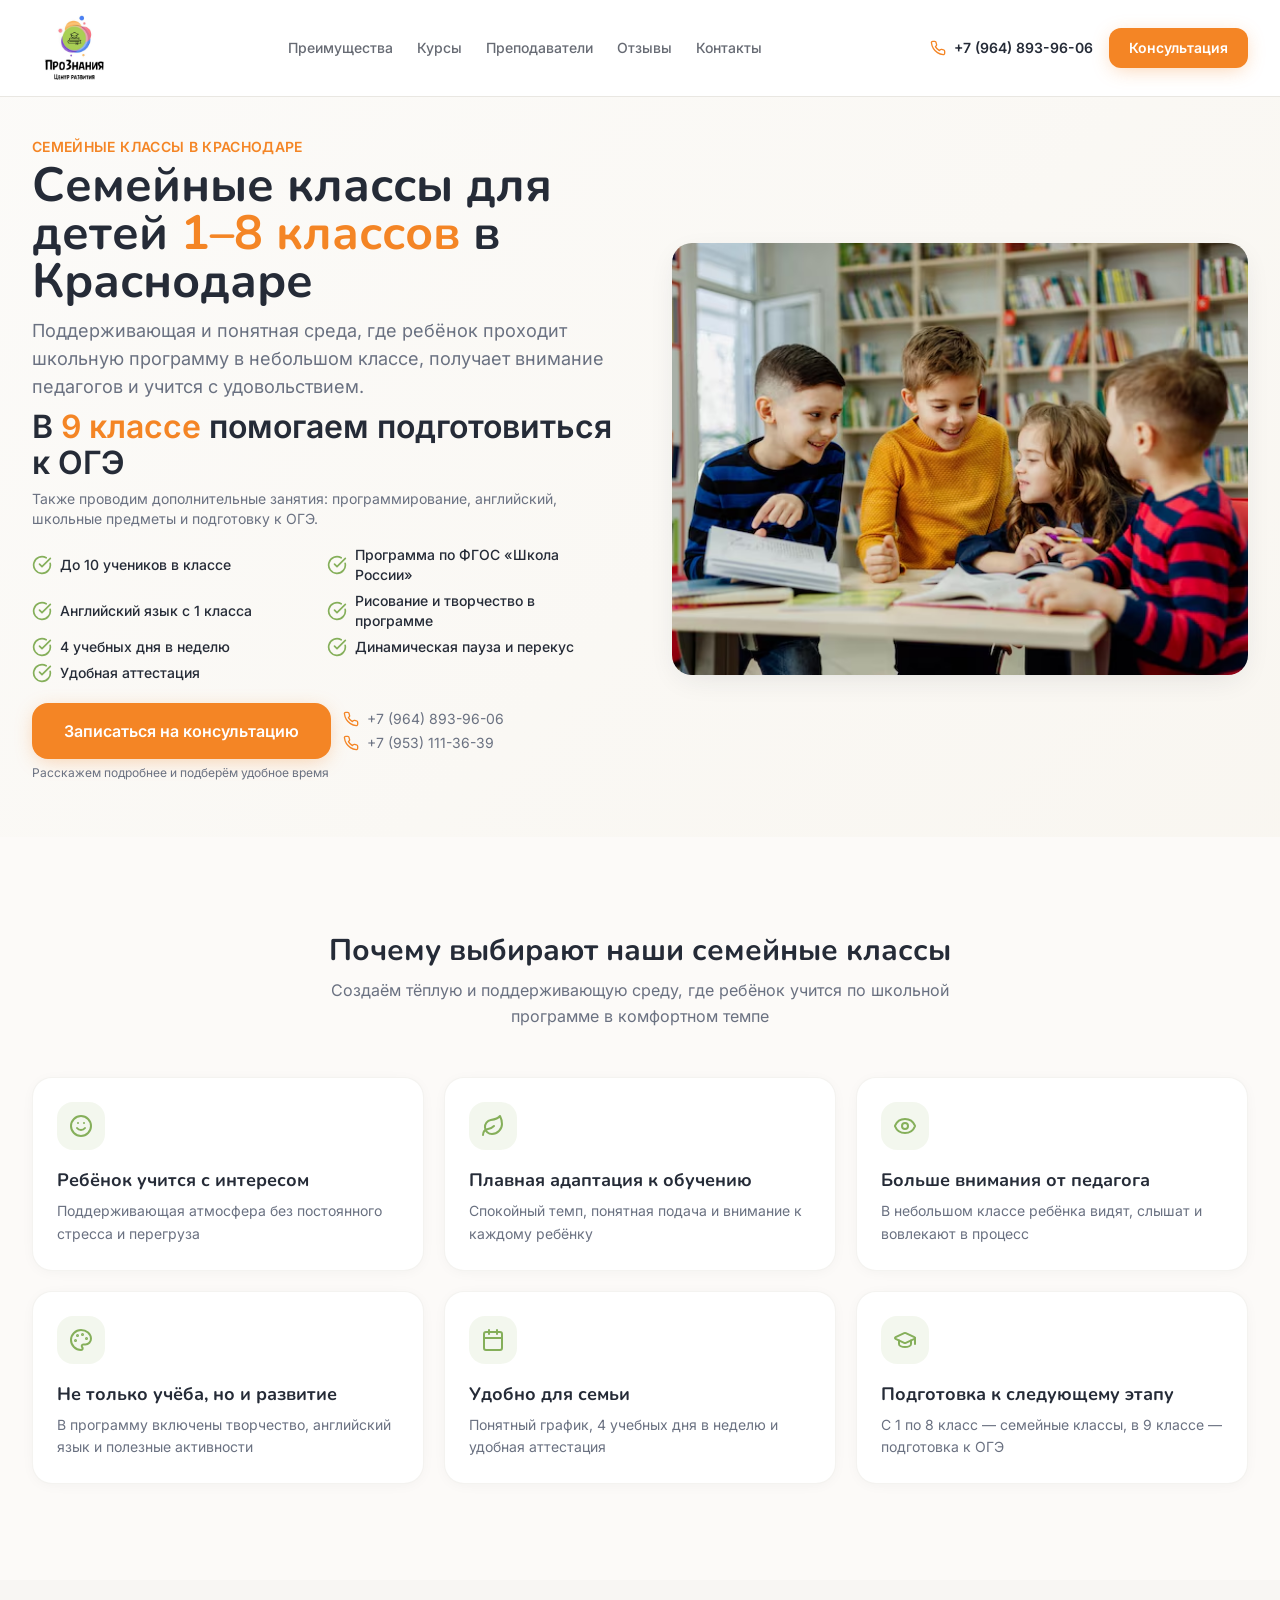
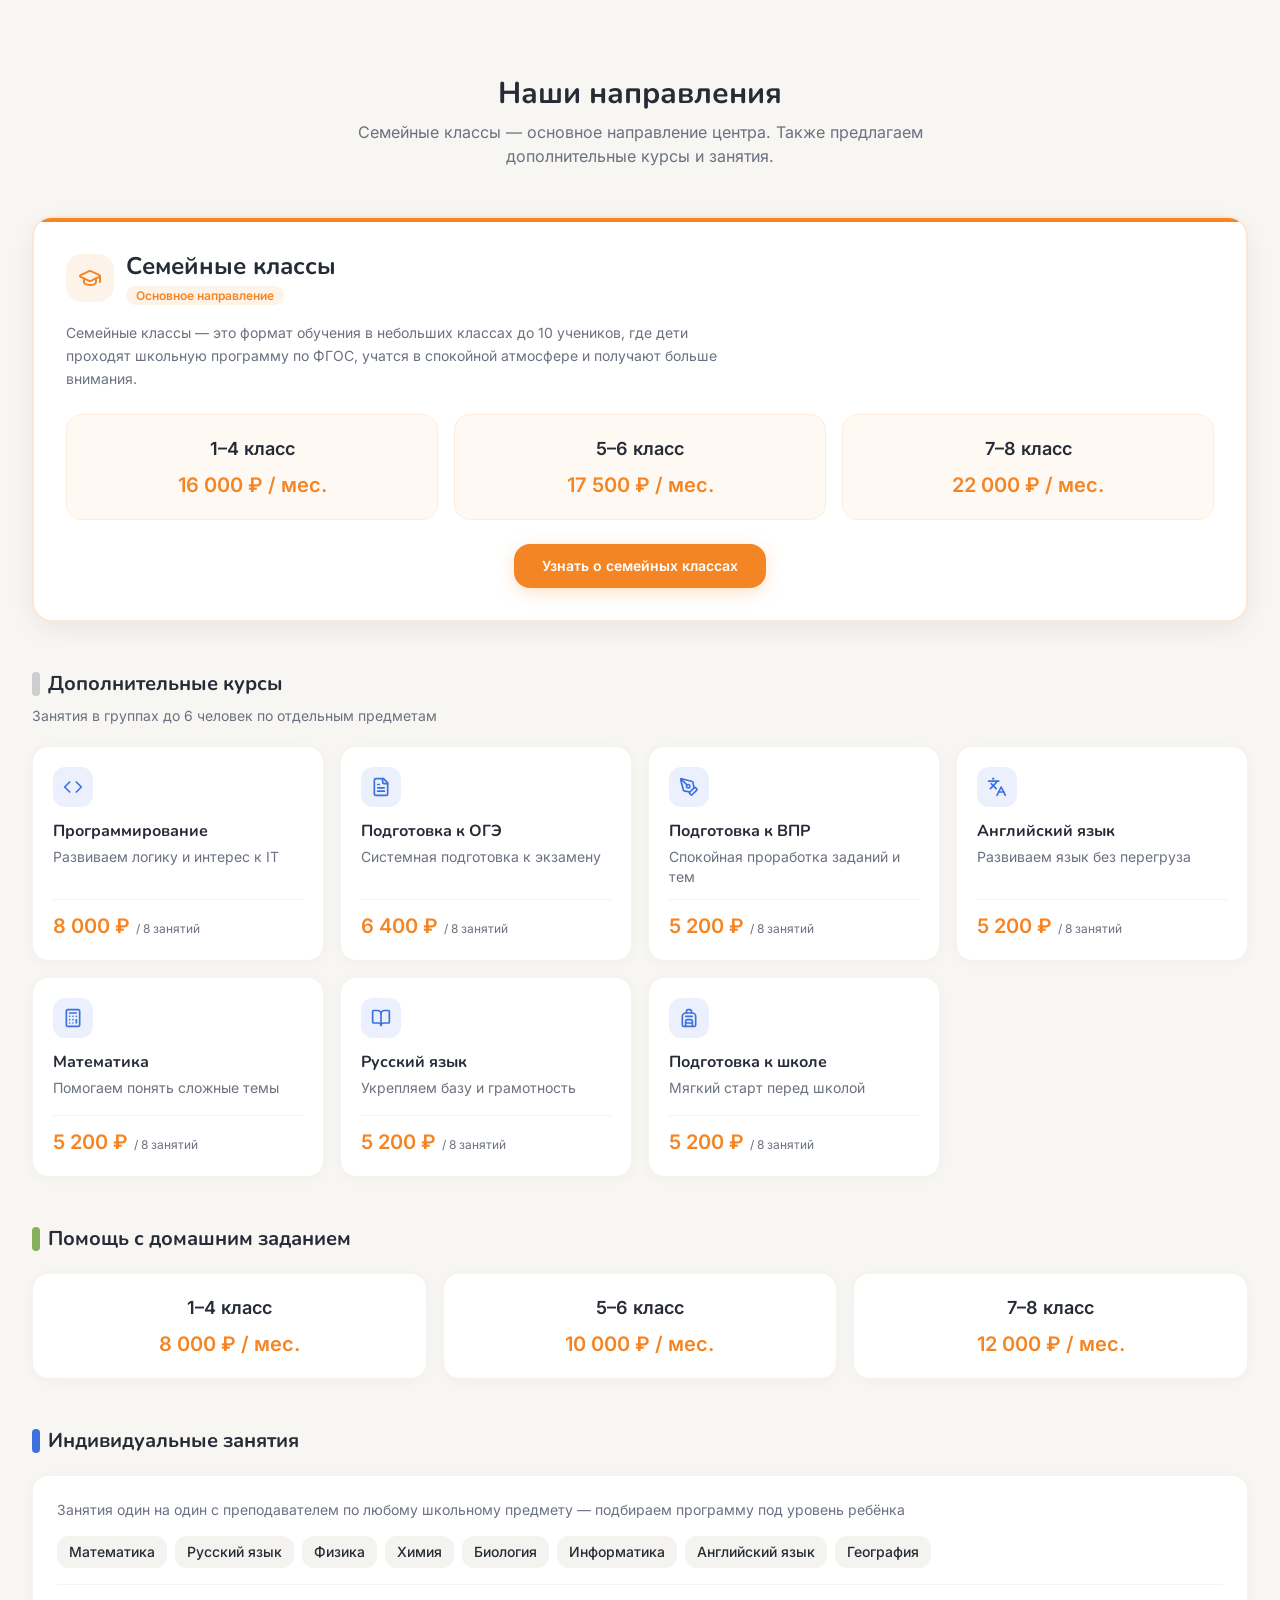
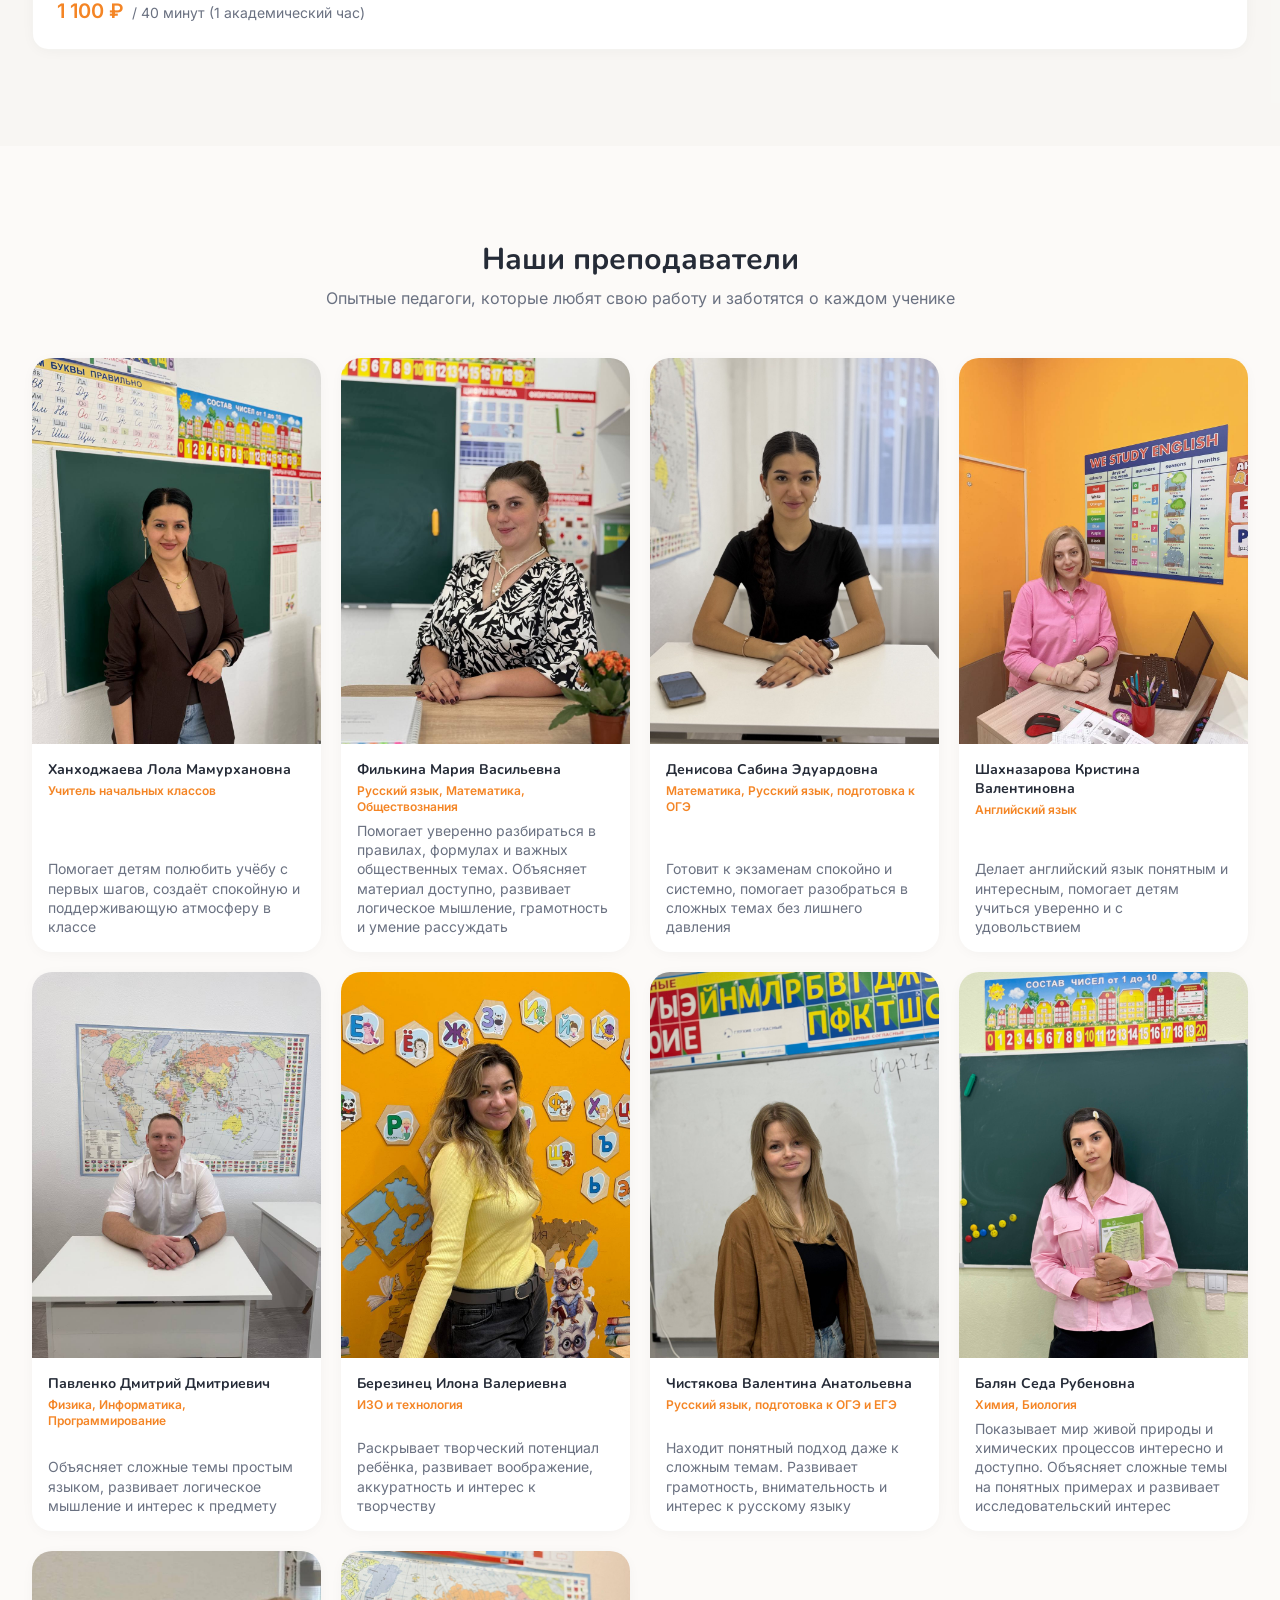
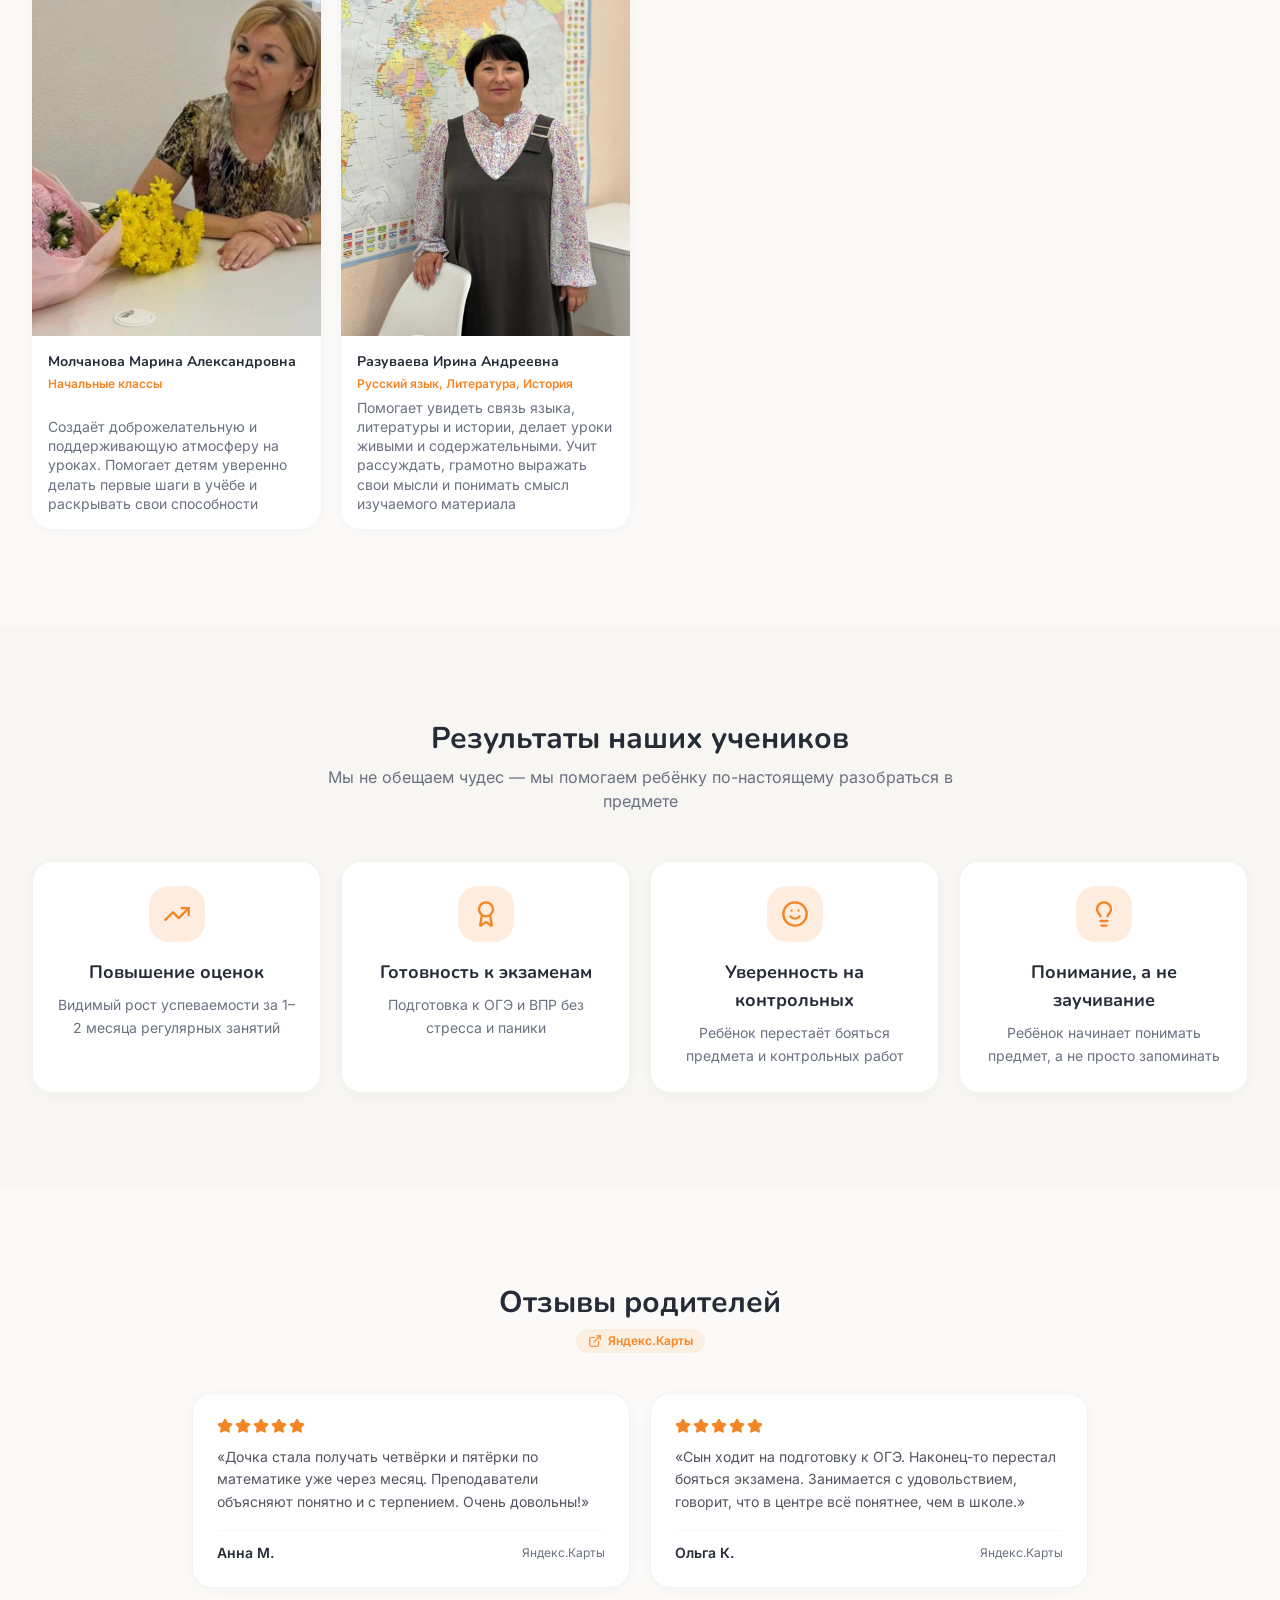
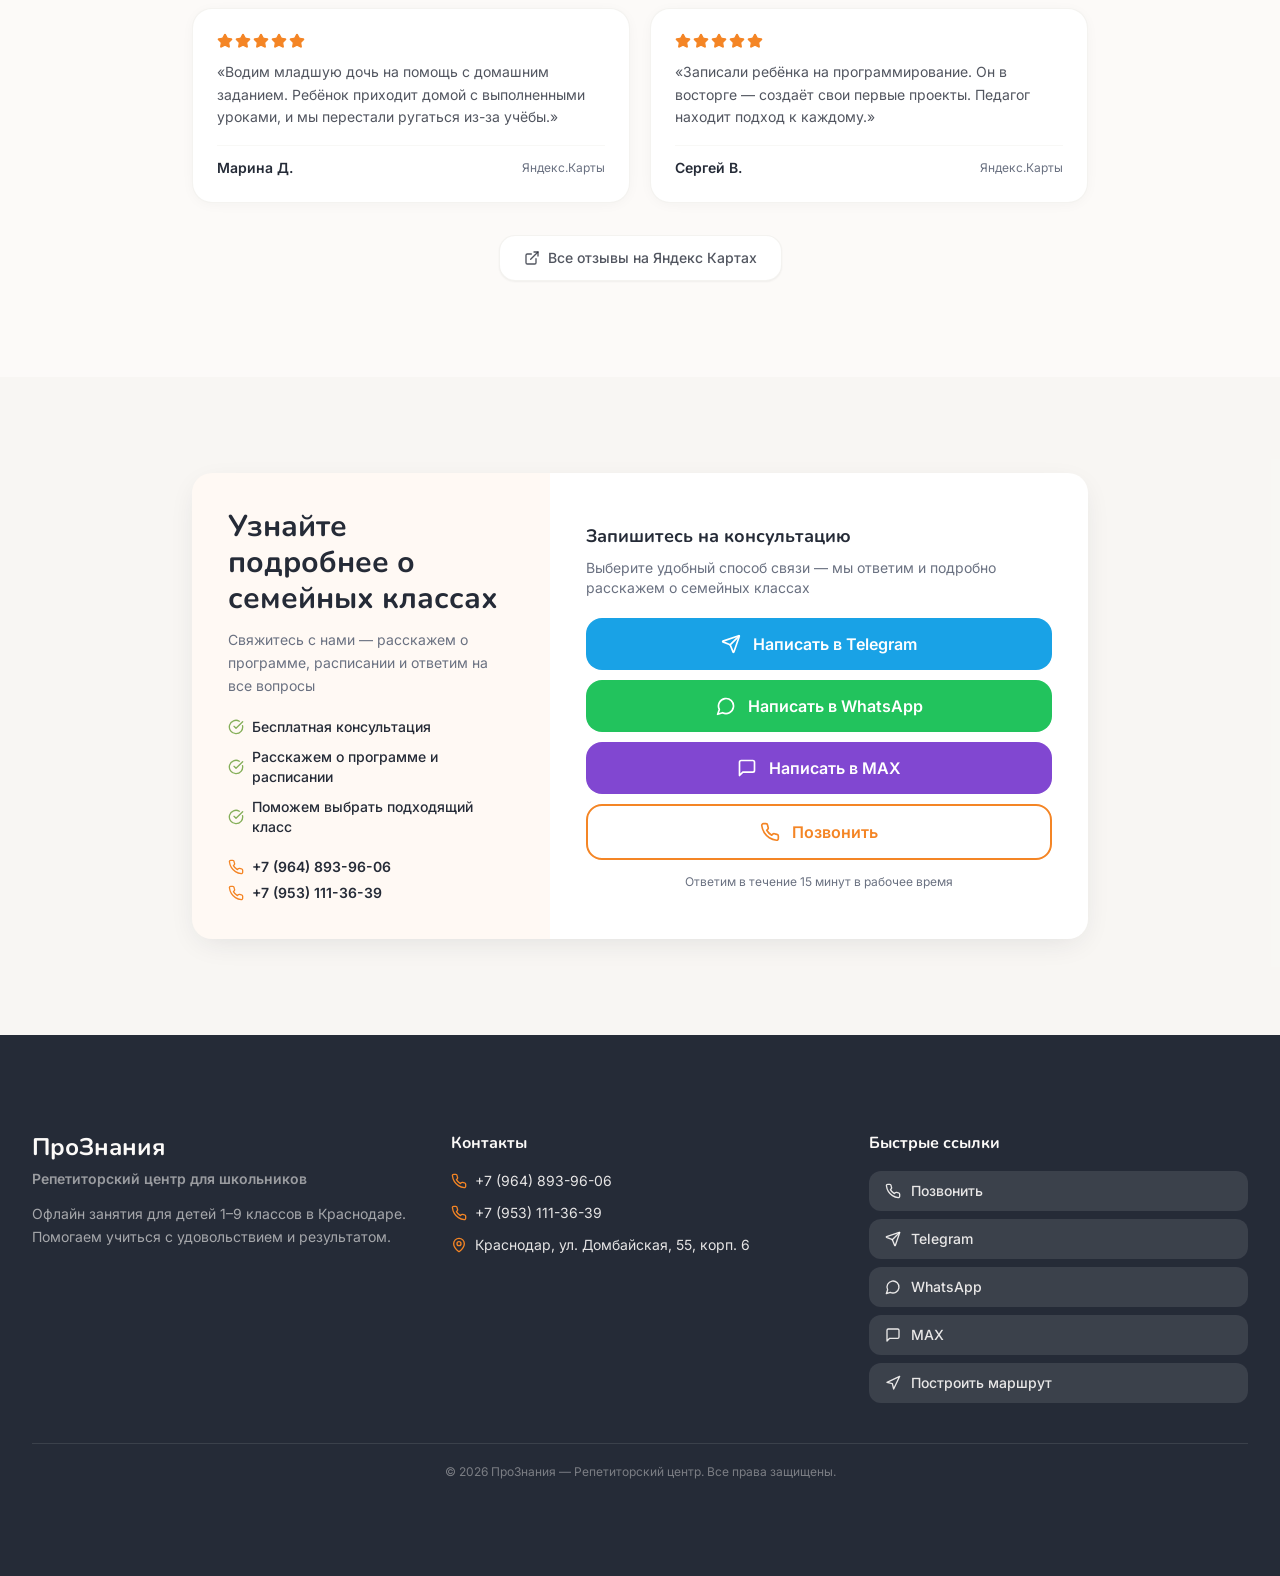
==== commit 5a86568f: "edit teachers" ====
--- a/index.html
+++ b/index.html
@@ -1207,11 +1207,12 @@
 									Филькина Мария Васильевна
 								</h4>
 								<p class="text-xs text-primary font-semibold mb-1.5">
-									Начальные классы, русский язык
+									Русский язык, Математика, Обществознания
 								</p>
 								<p class="text-sm text-muted-foreground leading-snug mt-auto">
-									Объясняет понятно и интересно, использует современные техники
-									и гибкость в подаче материала
+									Помогает уверенно разбираться в правилах, формулах и важных
+									общественных темах. Объясняет материал доступно, развивает
+									логическое мышление, грамотность и умение рассуждать
 								</p>
 							</div>
 						</div>
@@ -1229,7 +1230,7 @@
 									Денисова Сабина Эдуардовна
 								</h4>
 								<p class="text-xs text-primary font-semibold mb-1.5">
-									Математика, русский, подготовка к ОГЭ
+									Математика, Русский язык, подготовка к ОГЭ
 								</p>
 								<p class="text-sm text-muted-foreground leading-snug mt-auto">
 									Готовит к экзаменам спокойно и системно, помогает разобраться
@@ -1273,7 +1274,7 @@
 									Павленко Дмитрий Дмитриевич
 								</h4>
 								<p class="text-xs text-primary font-semibold mb-1.5">
-									Физика, информатика, программирование
+									Физика, Информатика, Программирование
 								</p>
 								<p class="text-sm text-muted-foreground leading-snug mt-auto">
 									Объясняет сложные темы простым языком, развивает логическое
@@ -1317,7 +1318,7 @@
 									Чистякова Валентина Анатольевна
 								</h4>
 								<p class="text-xs text-primary font-semibold mb-1.5">
-									Русский язык, Подготовка к ОГЭ и ЕГЭ
+									Русский язык, подготовка к ОГЭ и ЕГЭ
 								</p>
 								<p class="text-sm text-muted-foreground leading-snug mt-auto">
 									Находит понятный подход даже к сложным темам. Развивает
@@ -1368,6 +1369,29 @@
 									Создаёт доброжелательную и поддерживающую атмосферу на уроках.
 									Помогает детям уверенно делать первые шаги в учёбе и
 									раскрывать свои способности
+								</p>
+							</div>
+						</div>
+						<div
+							class="bg-card rounded-2xl shadow-card hover:shadow-card-hover transition-shadow overflow-hidden flex flex-col"
+						>
+							<img
+								src="assets/teacher-irina.jpg"
+								alt="Разуваева Ирина Андреевна"
+								class="w-full aspect-[3/4] object-cover object-top"
+								loading="lazy"
+							/>
+							<div class="p-4 flex flex-col flex-1">
+								<h4 class="font-bold text-sm leading-snug mb-1">
+									Разуваева Ирина Андреевна
+								</h4>
+								<p class="text-xs text-primary font-semibold mb-1.5">
+									Русский язык, Литература, История
+								</p>
+								<p class="text-sm text-muted-foreground leading-snug mt-auto">
+									Помогает увидеть связь языка, литературы и истории, делает
+									уроки живыми и содержательными. Учит рассуждать, грамотно
+									выражать свои мысли и понимать смысл изучаемого материала
 								</p>
 							</div>
 						</div>
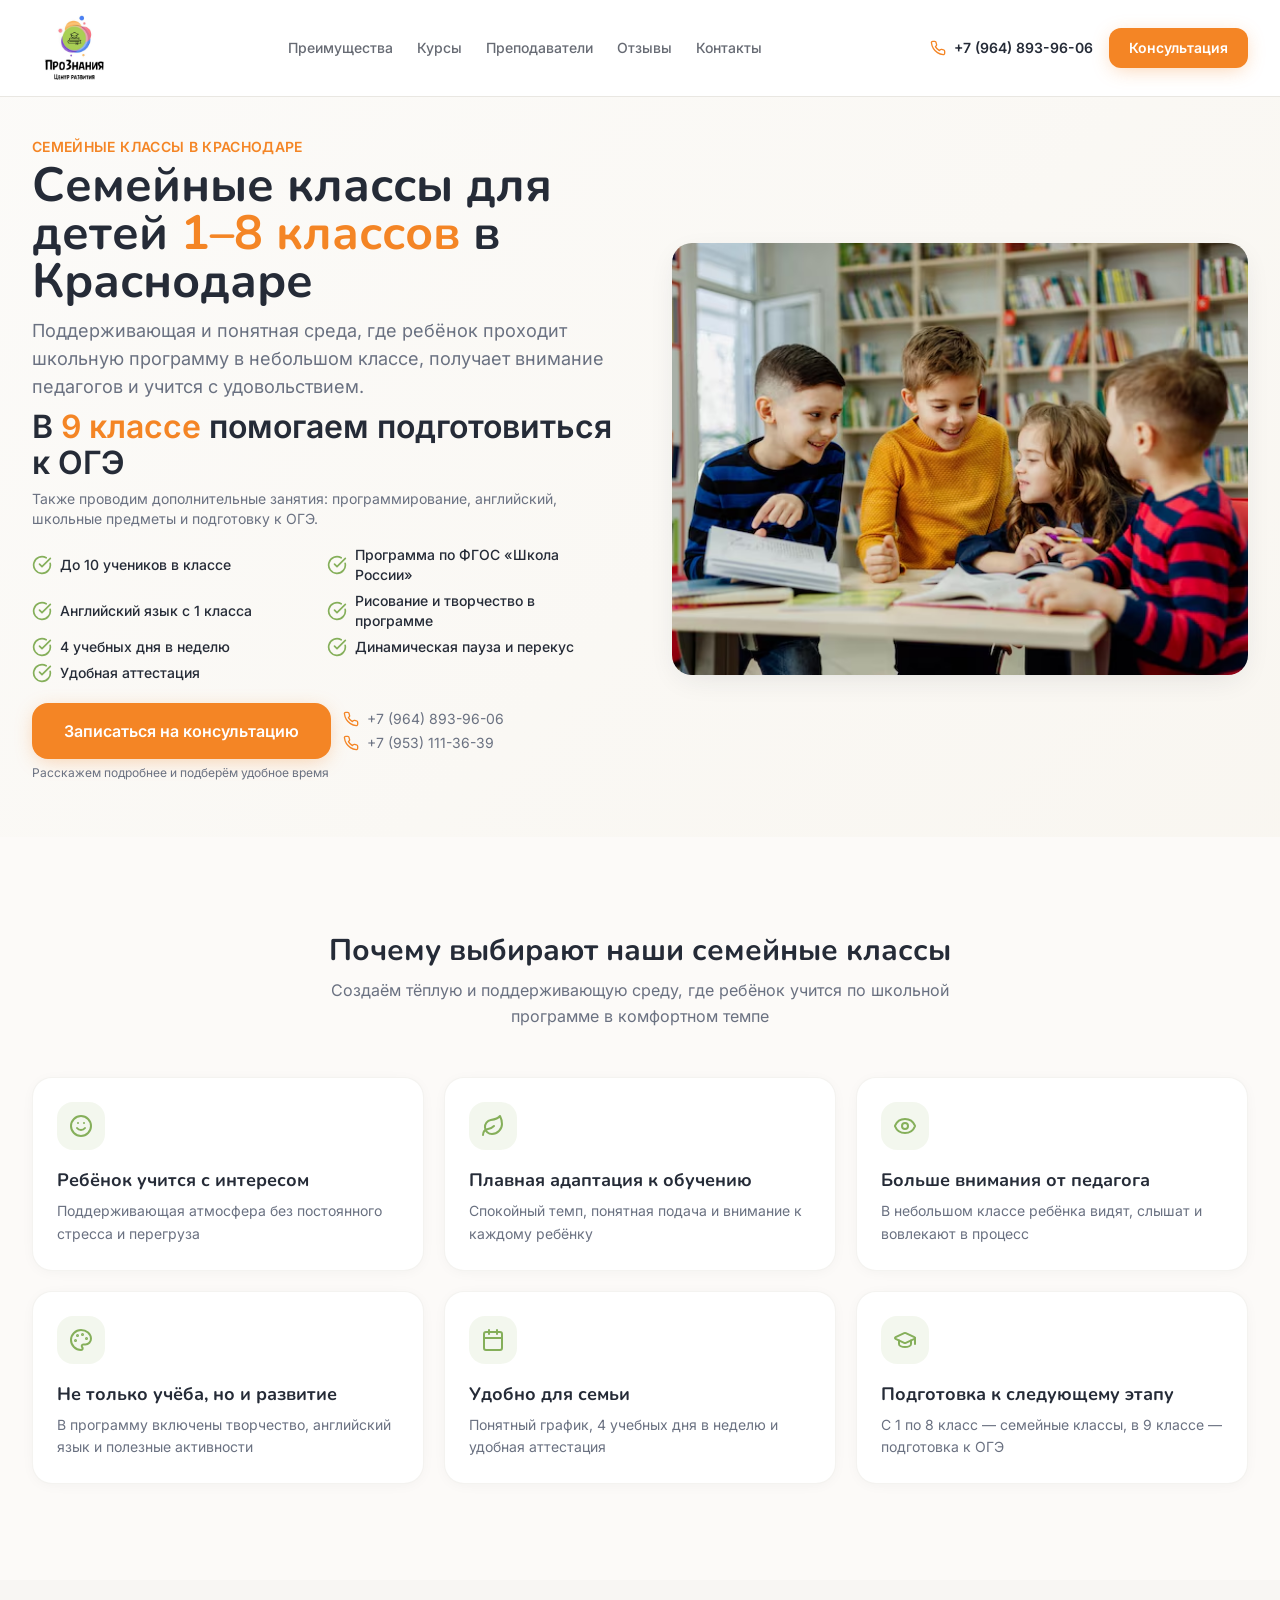
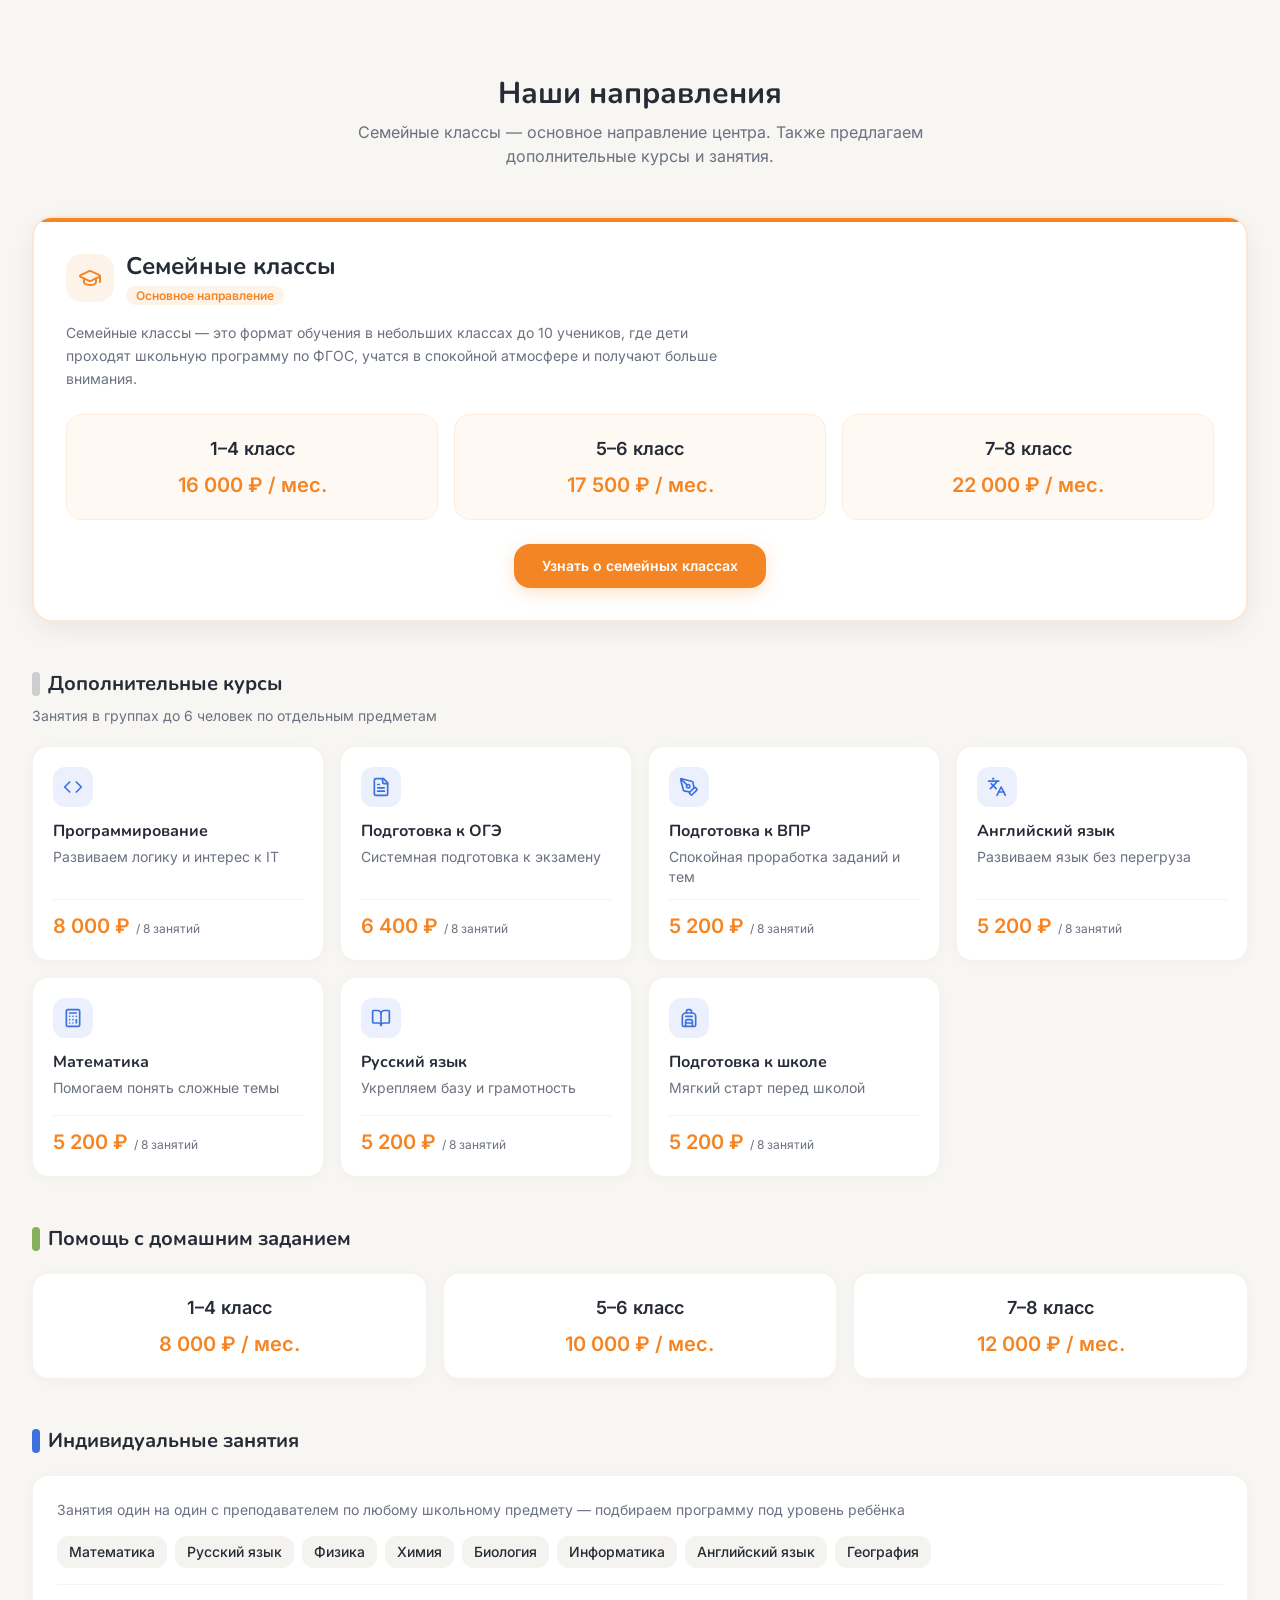
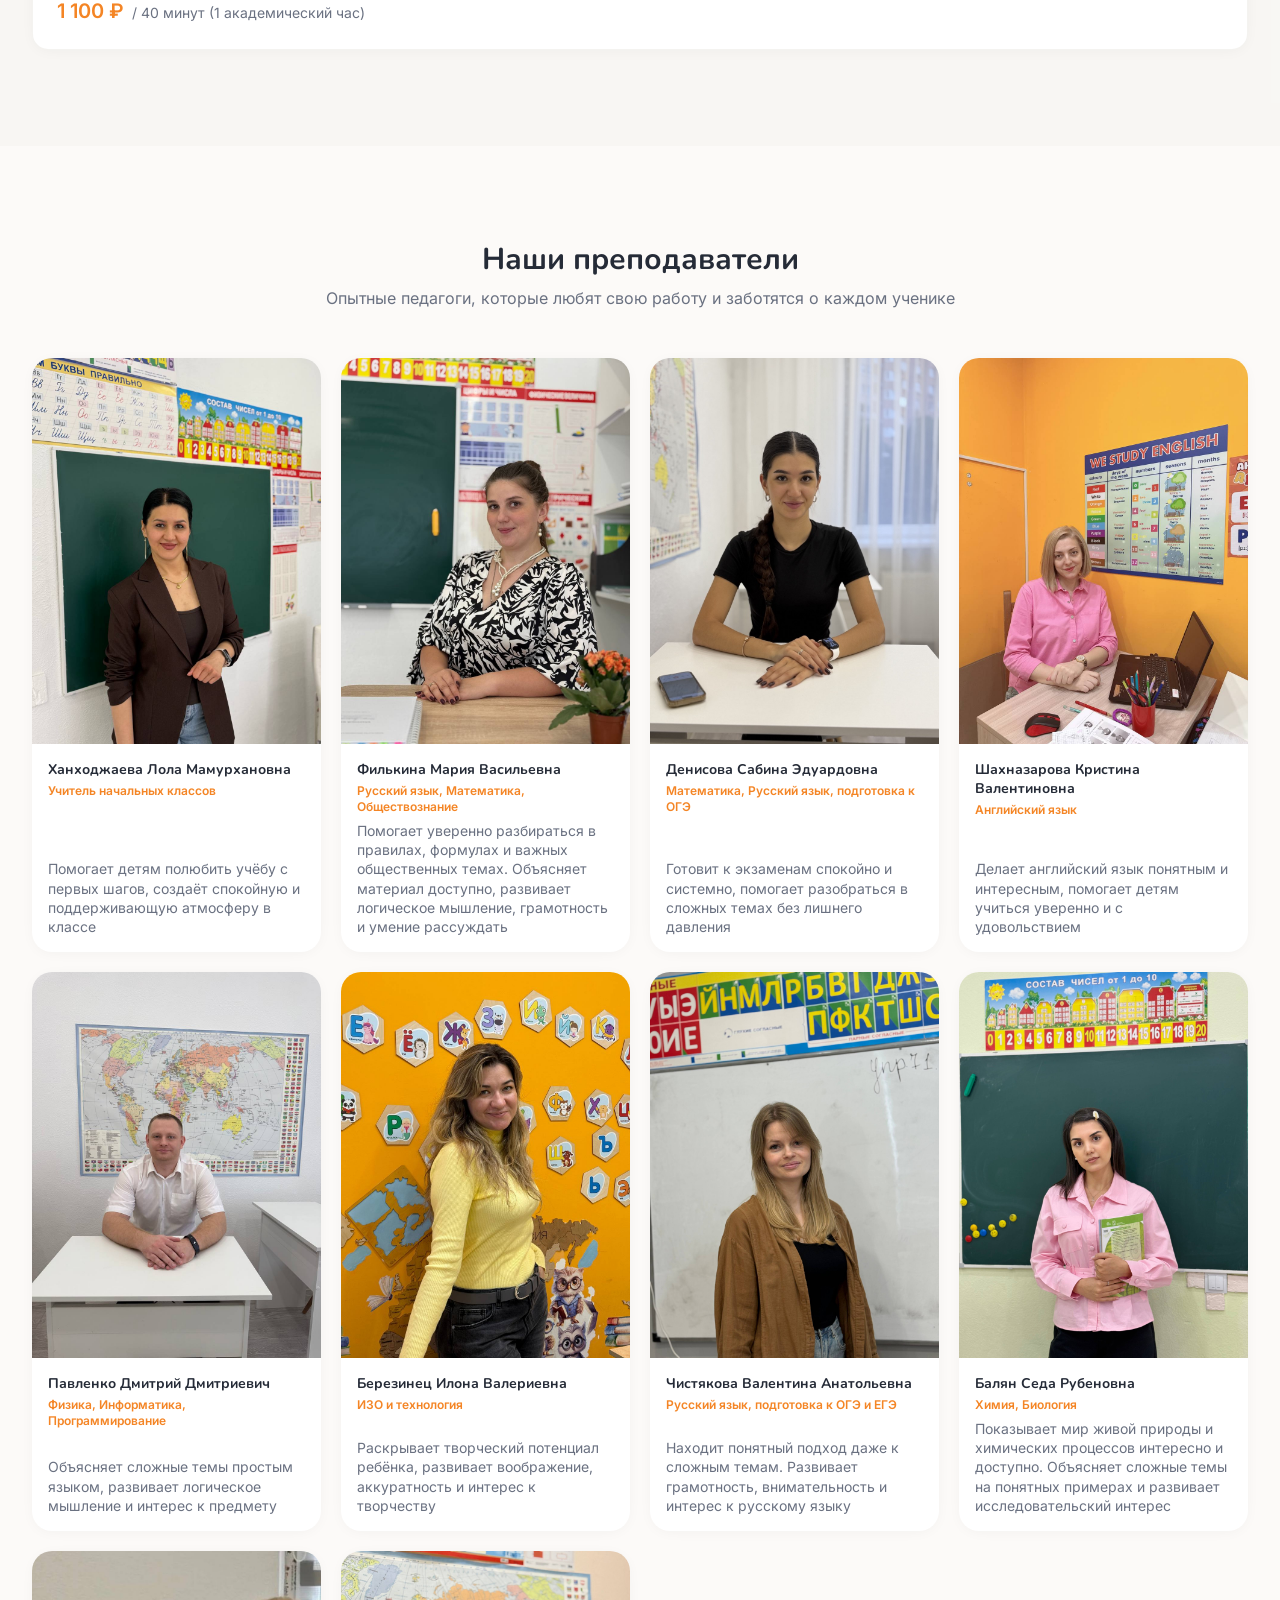
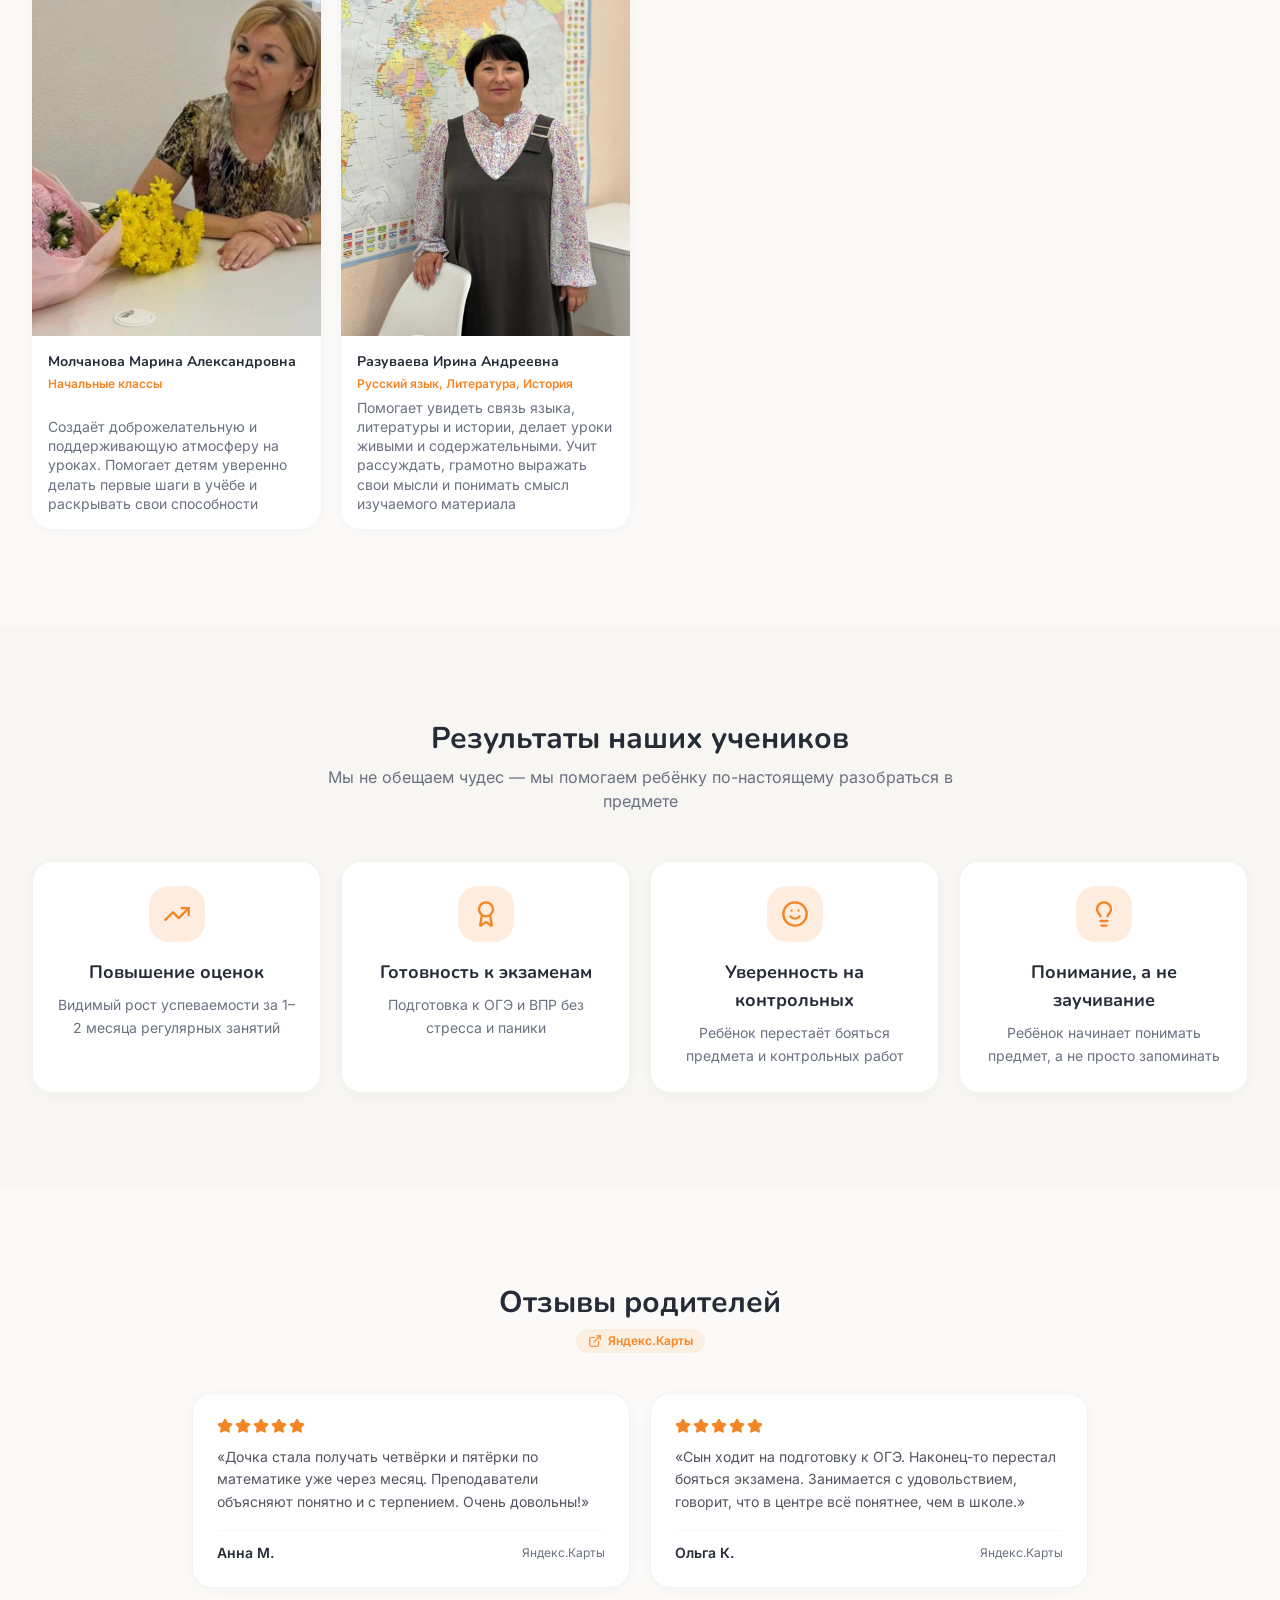
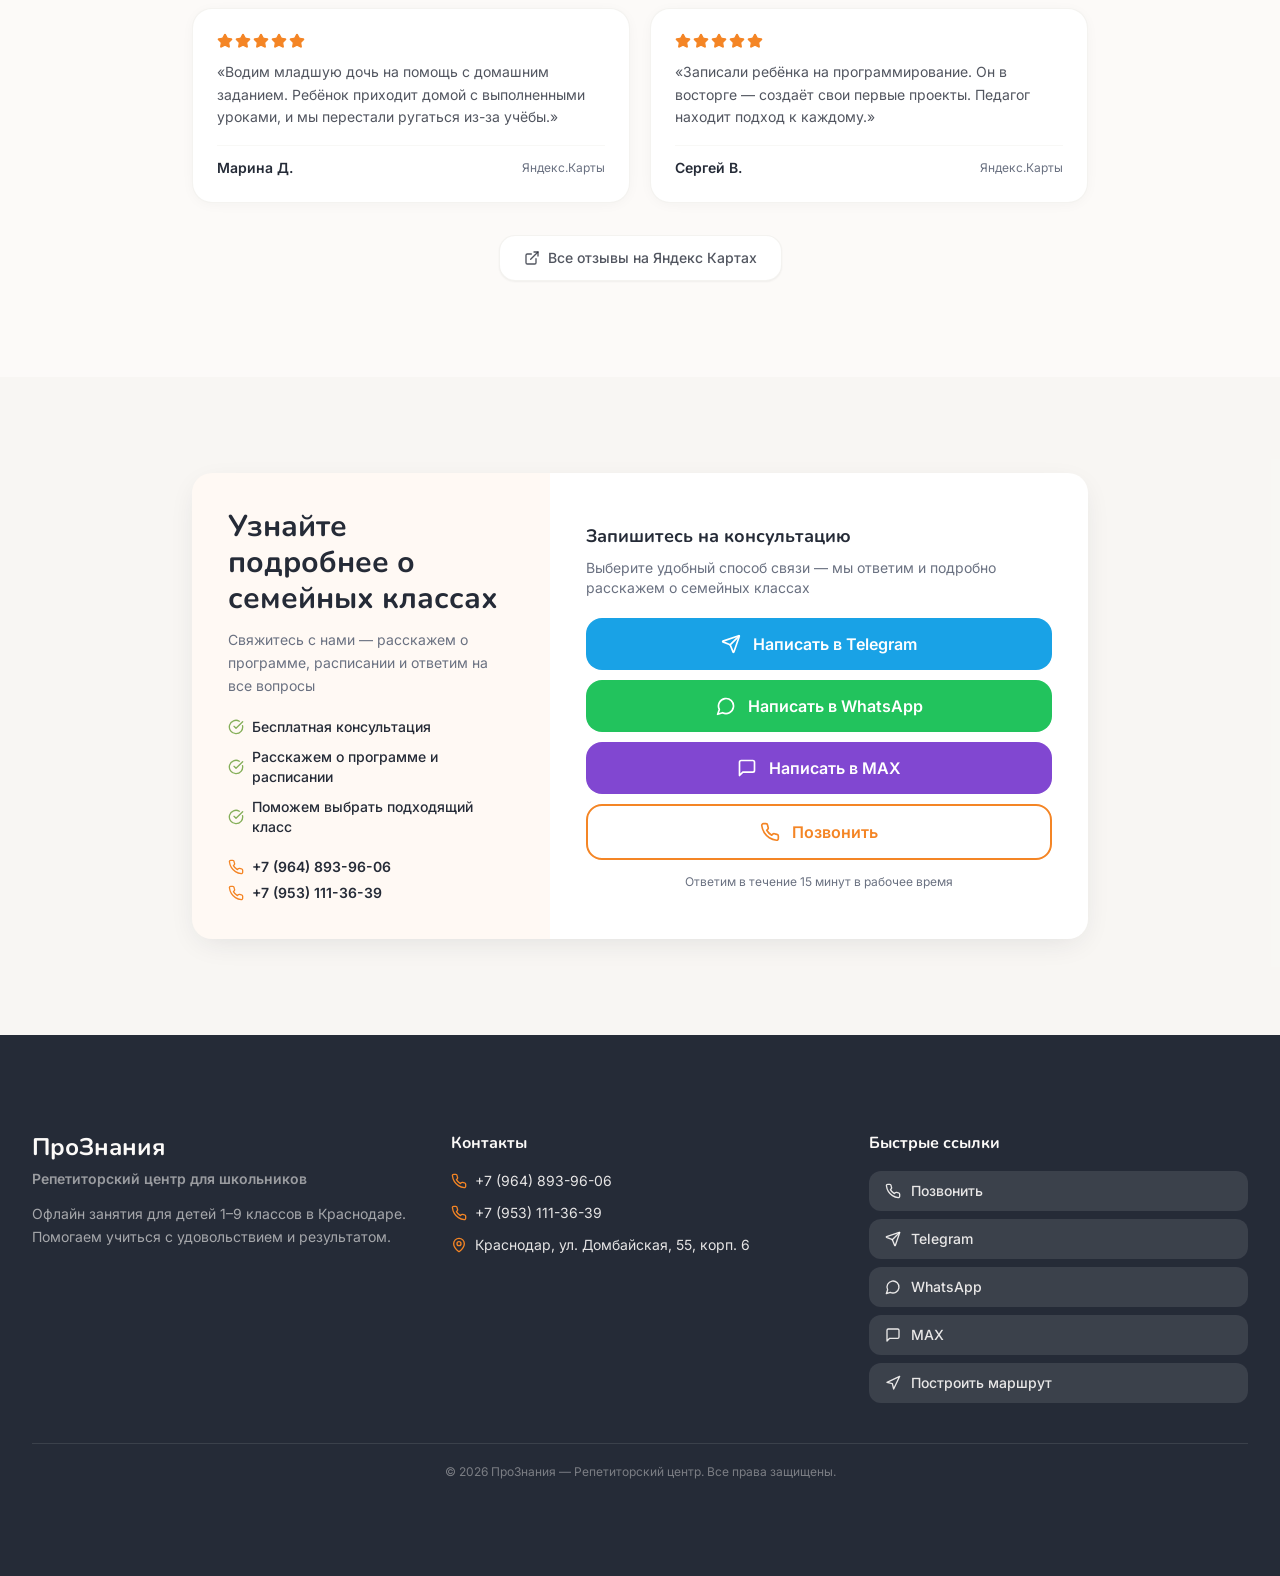
==== commit 88d7f573: "Edit Mariya" ====
--- a/index.html
+++ b/index.html
@@ -1207,7 +1207,7 @@
 									Филькина Мария Васильевна
 								</h4>
 								<p class="text-xs text-primary font-semibold mb-1.5">
-									Русский язык, Математика, Обществознания
+									Русский язык, Математика, Обществознание
 								</p>
 								<p class="text-sm text-muted-foreground leading-snug mt-auto">
 									Помогает уверенно разбираться в правилах, формулах и важных
